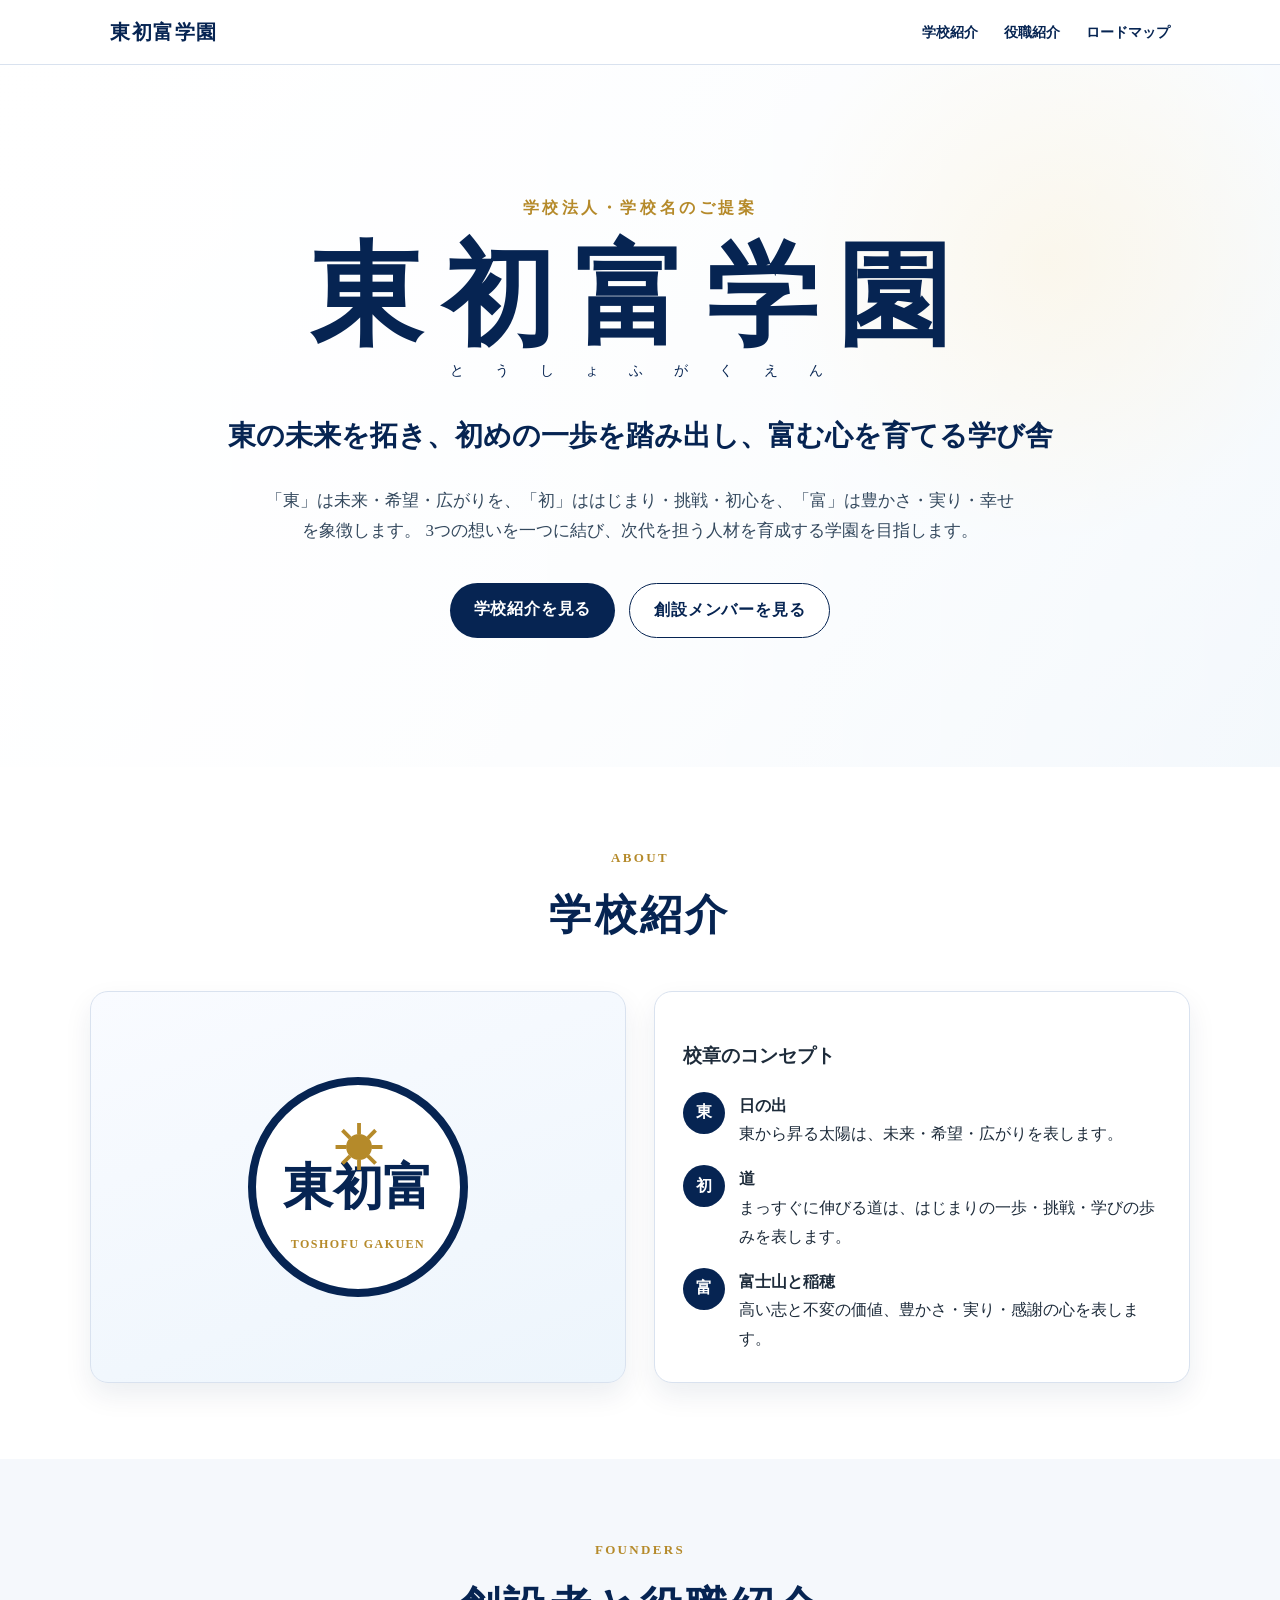
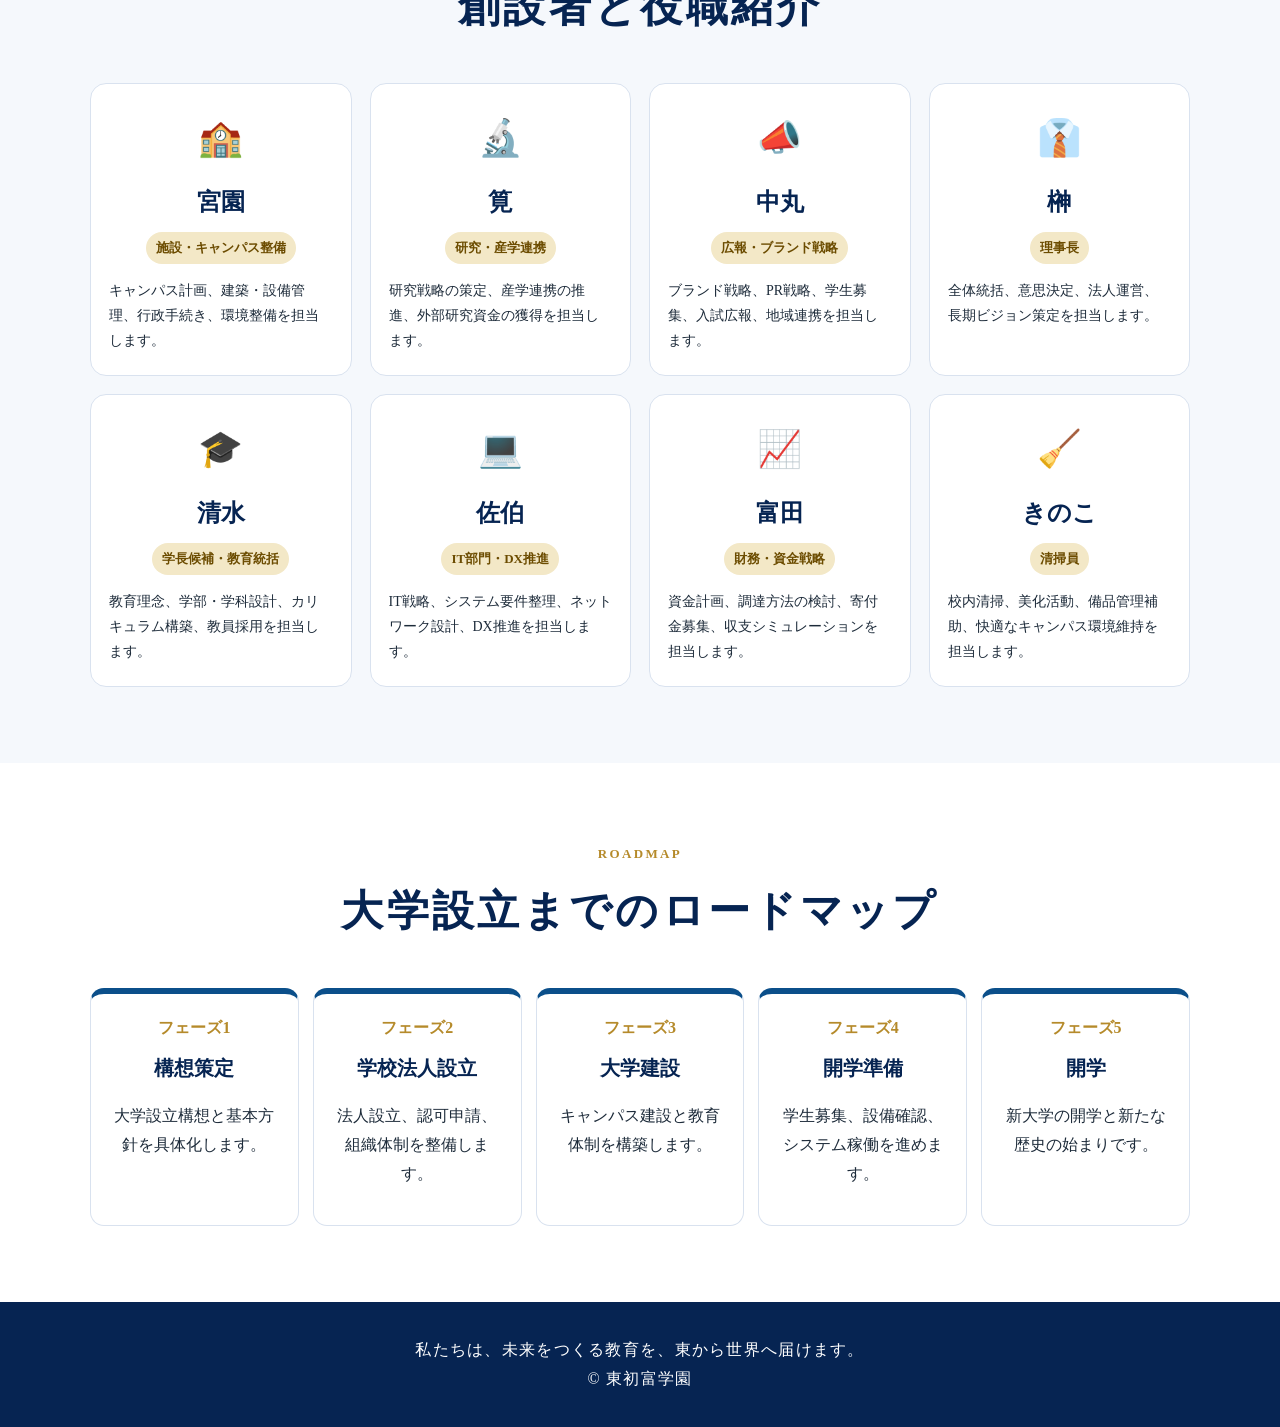
==== index.html @ 6422b6a1 "Add files via upload" ====
<!DOCTYPE html>
<html lang="ja">
<head>
  <meta charset="UTF-8" />
  <meta name="viewport" content="width=device-width, initial-scale=1.0" />
  <title>東初富学園｜公式ホームページ</title>
  <style>
    :root {
      --navy: #062452;
      --blue: #0b4f8a;
      --gold: #b58a2a;
      --light: #f5f8fc;
      --white: #ffffff;
      --text: #1d2b3a;
    }

    * { box-sizing: border-box; }

    body {
      margin: 0;
      font-family: "Hiragino Mincho ProN", "Yu Mincho", "Noto Serif JP", serif;
      color: var(--text);
      background: var(--white);
      line-height: 1.8;
    }

    header {
      position: sticky;
      top: 0;
      z-index: 10;
      background: rgba(255,255,255,.94);
      border-bottom: 1px solid #d9e2ef;
      backdrop-filter: blur(8px);
    }

    .nav {
      max-width: 1100px;
      margin: 0 auto;
      padding: 14px 20px;
      display: flex;
      justify-content: space-between;
      align-items: center;
    }

    .brand {
      font-weight: 700;
      color: var(--navy);
      letter-spacing: .08em;
      font-size: 20px;
    }

    .nav a {
      color: var(--navy);
      text-decoration: none;
      margin-left: 22px;
      font-size: 14px;
      font-weight: 700;
    }

    .hero {
      min-height: 78vh;
      display: grid;
      place-items: center;
      text-align: center;
      padding: 80px 20px;
      background:
        linear-gradient(90deg, rgba(255,255,255,.95), rgba(255,255,255,.68)),
        radial-gradient(circle at 82% 28%, rgba(245,190,67,.35), transparent 24%),
        linear-gradient(135deg, #ffffff 0%, #eef5fb 60%, #dceaf7 100%);
    }

    .hero-inner { max-width: 900px; }

    .eyebrow {
      color: var(--gold);
      font-weight: 700;
      letter-spacing: .22em;
      margin-bottom: 12px;
    }

    h1 {
      margin: 0;
      color: var(--navy);
      font-size: clamp(48px, 9vw, 112px);
      letter-spacing: .18em;
      line-height: 1.1;
    }

    .kana {
      color: var(--navy);
      letter-spacing: 2.2em;
      font-size: 14px;
      margin-left: 1.7em;
    }

    .catch {
      margin-top: 28px;
      color: var(--navy);
      font-size: clamp(18px, 3vw, 28px);
      font-weight: 700;
    }

    .lead {
      margin: 24px auto 0;
      max-width: 760px;
      font-size: 17px;
      color: #34495e;
    }

    .btns {
      margin-top: 36px;
      display: flex;
      gap: 14px;
      justify-content: center;
      flex-wrap: wrap;
    }

    .btn {
      display: inline-block;
      padding: 12px 24px;
      border-radius: 999px;
      text-decoration: none;
      font-weight: 700;
      letter-spacing: .05em;
    }

    .btn.primary { background: var(--navy); color: white; }
    .btn.secondary { border: 1px solid var(--navy); color: var(--navy); background: white; }

    section {
      padding: 76px 20px;
    }

    .container {
      max-width: 1100px;
      margin: 0 auto;
    }

    .section-title {
      text-align: center;
      color: var(--navy);
      margin-bottom: 38px;
    }

    .section-title span {
      color: var(--gold);
      letter-spacing: .18em;
      font-size: 13px;
      font-weight: 700;
    }

    h2 {
      margin: 6px 0 0;
      font-size: clamp(28px, 4vw, 42px);
      letter-spacing: .08em;
    }

    .about-grid {
      display: grid;
      grid-template-columns: 1fr 1fr;
      gap: 28px;
      align-items: stretch;
    }

    .card {
      background: var(--white);
      border: 1px solid #d9e2ef;
      border-radius: 18px;
      padding: 28px;
      box-shadow: 0 12px 28px rgba(6,36,82,.08);
    }

    .symbol {
      display: grid;
      place-items: center;
      min-height: 320px;
      background: linear-gradient(160deg, #f9fbff, #edf5fc);
    }

    .emblem {
      width: 220px;
      height: 220px;
      border: 8px solid var(--navy);
      border-radius: 50%;
      display: grid;
      place-items: center;
      color: var(--navy);
      font-size: 50px;
      font-weight: 700;
      position: relative;
      background: white;
    }

    .emblem::before {
      content: "☀";
      position: absolute;
      top: 22px;
      color: var(--gold);
      font-size: 48px;
    }

    .emblem small {
      position: absolute;
      bottom: 34px;
      font-size: 12px;
      letter-spacing: .12em;
      color: var(--gold);
    }

    .concept-list {
      display: grid;
      gap: 16px;
      margin-top: 18px;
    }

    .concept-item {
      display: flex;
      gap: 14px;
      align-items: flex-start;
    }

    .circle {
      flex: 0 0 42px;
      width: 42px;
      height: 42px;
      border-radius: 50%;
      display: grid;
      place-items: center;
      background: var(--navy);
      color: white;
      font-weight: 700;
    }

    .roles {
      background: var(--light);
    }

    .role-grid {
      display: grid;
      grid-template-columns: repeat(4, 1fr);
      gap: 18px;
    }

    .role-card {
      background: white;
      border: 1px solid #d9e2ef;
      border-radius: 16px;
      padding: 22px 18px;
      text-align: center;
      transition: transform .2s, box-shadow .2s;
    }

    .role-card:hover {
      transform: translateY(-4px);
      box-shadow: 0 12px 24px rgba(6,36,82,.12);
    }

    .icon {
      font-size: 36px;
      color: var(--gold);
      margin-bottom: 10px;
    }

    .name {
      font-size: 24px;
      color: var(--navy);
      font-weight: 700;
    }

    .position {
      display: inline-block;
      margin: 8px 0 14px;
      padding: 4px 10px;
      border-radius: 999px;
      background: #f3e8c7;
      color: #6c4c00;
      font-size: 13px;
      font-weight: 700;
    }

    .role-card p {
      margin: 0;
      text-align: left;
      font-size: 14px;
    }

    .roadmap-grid {
      display: grid;
      grid-template-columns: repeat(5, 1fr);
      gap: 14px;
    }

    .phase {
      background: white;
      border: 1px solid #d9e2ef;
      border-top: 6px solid var(--blue);
      border-radius: 14px;
      padding: 20px;
      text-align: center;
    }

    .phase strong {
      color: var(--navy);
      font-size: 20px;
    }

    .phase span {
      display: block;
      color: var(--gold);
      font-weight: 700;
      margin-bottom: 8px;
    }

    footer {
      background: var(--navy);
      color: white;
      text-align: center;
      padding: 34px 20px;
      letter-spacing: .08em;
    }

    @media (max-width: 900px) {
      .about-grid { grid-template-columns: 1fr; }
      .role-grid { grid-template-columns: repeat(2, 1fr); }
      .roadmap-grid { grid-template-columns: 1fr; }
      .nav { align-items: flex-start; }
      .nav-links { display: none; }
    }

    @media (max-width: 560px) {
      section { padding: 56px 16px; }
      .hero { min-height: 70vh; padding: 64px 16px; }
      .kana { letter-spacing: 1.1em; margin-left: 1em; }
      .role-grid { grid-template-columns: 1fr; }
      .card { padding: 22px; }
      .emblem { width: 180px; height: 180px; font-size: 40px; }
    }
  </style>
</head>
<body>
  <header>
    <div class="nav">
      <div class="brand">東初富学園</div>
      <nav class="nav-links">
        <a href="#about">学校紹介</a>
        <a href="#roles">役職紹介</a>
        <a href="#roadmap">ロードマップ</a>
      </nav>
    </div>
  </header>

  <main>
    <section class="hero">
      <div class="hero-inner">
        <div class="eyebrow">学校法人・学校名のご提案</div>
        <h1>東初富学園</h1>
        <div class="kana">とうしょふがくえん</div>
        <div class="catch">東の未来を拓き、初めの一歩を踏み出し、富む心を育てる学び舎</div>
        <p class="lead">
          「東」は未来・希望・広がりを、「初」ははじまり・挑戦・初心を、「富」は豊かさ・実り・幸せを象徴します。
          3つの想いを一つに結び、次代を担う人材を育成する学園を目指します。
        </p>
        <div class="btns">
          <a class="btn primary" href="#about">学校紹介を見る</a>
          <a class="btn secondary" href="#roles">創設メンバーを見る</a>
        </div>
      </div>
    </section>

    <section id="about">
      <div class="container">
        <div class="section-title">
          <span>ABOUT</span>
          <h2>学校紹介</h2>
        </div>
        <div class="about-grid">
          <div class="card symbol">
            <div class="emblem">東初富<small>TOSHOFU GAKUEN</small></div>
          </div>
          <div class="card">
            <h3>校章のコンセプト</h3>
            <div class="concept-list">
              <div class="concept-item"><div class="circle">東</div><div><strong>日の出</strong><br>東から昇る太陽は、未来・希望・広がりを表します。</div></div>
              <div class="concept-item"><div class="circle">初</div><div><strong>道</strong><br>まっすぐに伸びる道は、はじまりの一歩・挑戦・学びの歩みを表します。</div></div>
              <div class="concept-item"><div class="circle">富</div><div><strong>富士山と稲穂</strong><br>高い志と不変の価値、豊かさ・実り・感謝の心を表します。</div></div>
            </div>
          </div>
        </div>
      </div>
    </section>

    <section id="roles" class="roles">
      <div class="container">
        <div class="section-title">
          <span>FOUNDERS</span>
          <h2>創設者と役職紹介</h2>
        </div>
        <div class="role-grid">
          <div class="role-card"><div class="icon">🏫</div><div class="name">宮園</div><div class="position">施設・キャンパス整備</div><p>キャンパス計画、建築・設備管理、行政手続き、環境整備を担当します。</p></div>
          <div class="role-card"><div class="icon">🔬</div><div class="name">筧</div><div class="position">研究・産学連携</div><p>研究戦略の策定、産学連携の推進、外部研究資金の獲得を担当します。</p></div>
          <div class="role-card"><div class="icon">📣</div><div class="name">中丸</div><div class="position">広報・ブランド戦略</div><p>ブランド戦略、PR戦略、学生募集、入試広報、地域連携を担当します。</p></div>
          <div class="role-card"><div class="icon">👔</div><div class="name">榊</div><div class="position">理事長</div><p>全体統括、意思決定、法人運営、長期ビジョン策定を担当します。</p></div>
          <div class="role-card"><div class="icon">🎓</div><div class="name">清水</div><div class="position">学長候補・教育統括</div><p>教育理念、学部・学科設計、カリキュラム構築、教員採用を担当します。</p></div>
          <div class="role-card"><div class="icon">💻</div><div class="name">佐伯</div><div class="position">IT部門・DX推進</div><p>IT戦略、システム要件整理、ネットワーク設計、DX推進を担当します。</p></div>
          <div class="role-card"><div class="icon">📈</div><div class="name">富田</div><div class="position">財務・資金戦略</div><p>資金計画、調達方法の検討、寄付金募集、収支シミュレーションを担当します。</p></div>
          <div class="role-card"><div class="icon">🧹</div><div class="name">きのこ</div><div class="position">清掃員</div><p>校内清掃、美化活動、備品管理補助、快適なキャンパス環境維持を担当します。</p></div>
        </div>
      </div>
    </section>

    <section id="roadmap">
      <div class="container">
        <div class="section-title">
          <span>ROADMAP</span>
          <h2>大学設立までのロードマップ</h2>
        </div>
        <div class="roadmap-grid">
          <div class="phase"><span>フェーズ1</span><strong>構想策定</strong><p>大学設立構想と基本方針を具体化します。</p></div>
          <div class="phase"><span>フェーズ2</span><strong>学校法人設立</strong><p>法人設立、認可申請、組織体制を整備します。</p></div>
          <div class="phase"><span>フェーズ3</span><strong>大学建設</strong><p>キャンパス建設と教育体制を構築します。</p></div>
          <div class="phase"><span>フェーズ4</span><strong>開学準備</strong><p>学生募集、設備確認、システム稼働を進めます。</p></div>
          <div class="phase"><span>フェーズ5</span><strong>開学</strong><p>新大学の開学と新たな歴史の始まりです。</p></div>
        </div>
      </div>
    </section>
  </main>

  <footer>
    私たちは、未来をつくる教育を、東から世界へ届けます。<br>
    © 東初富学園
  </footer>
</body>
</html>
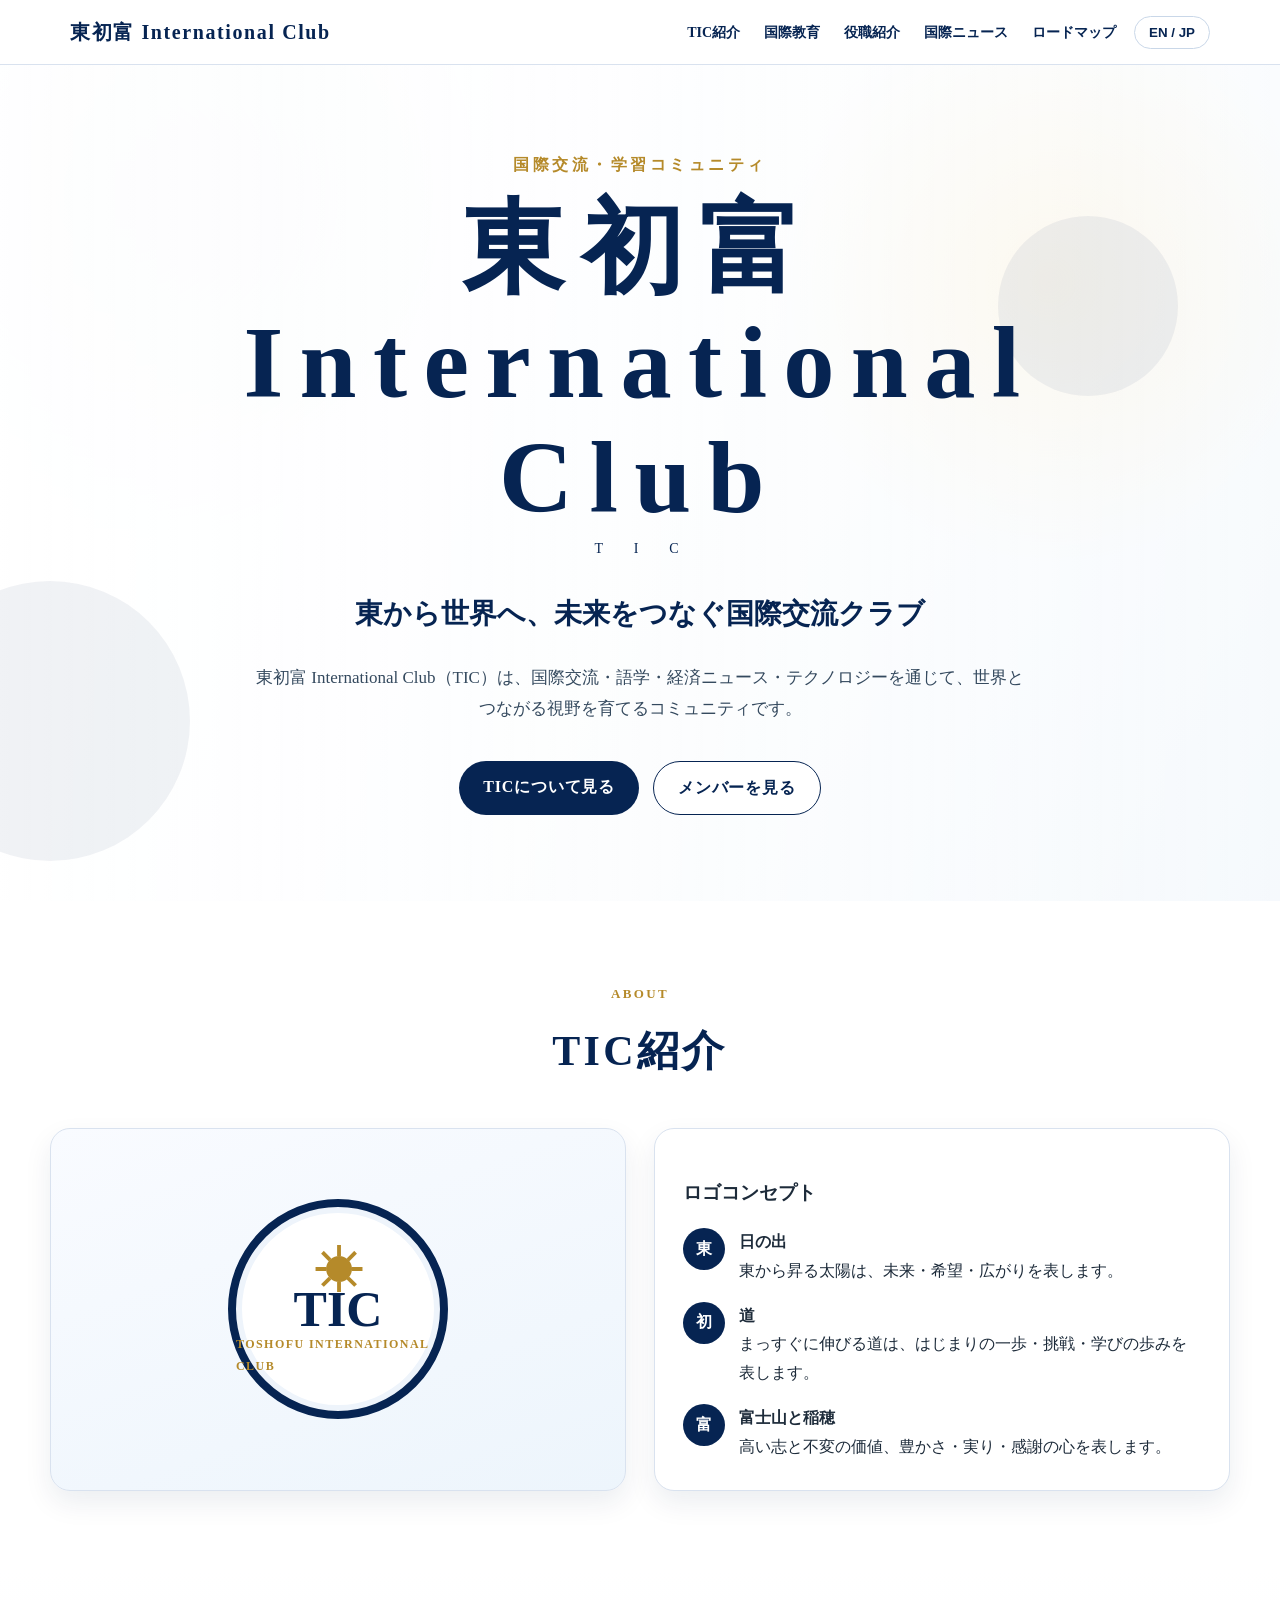
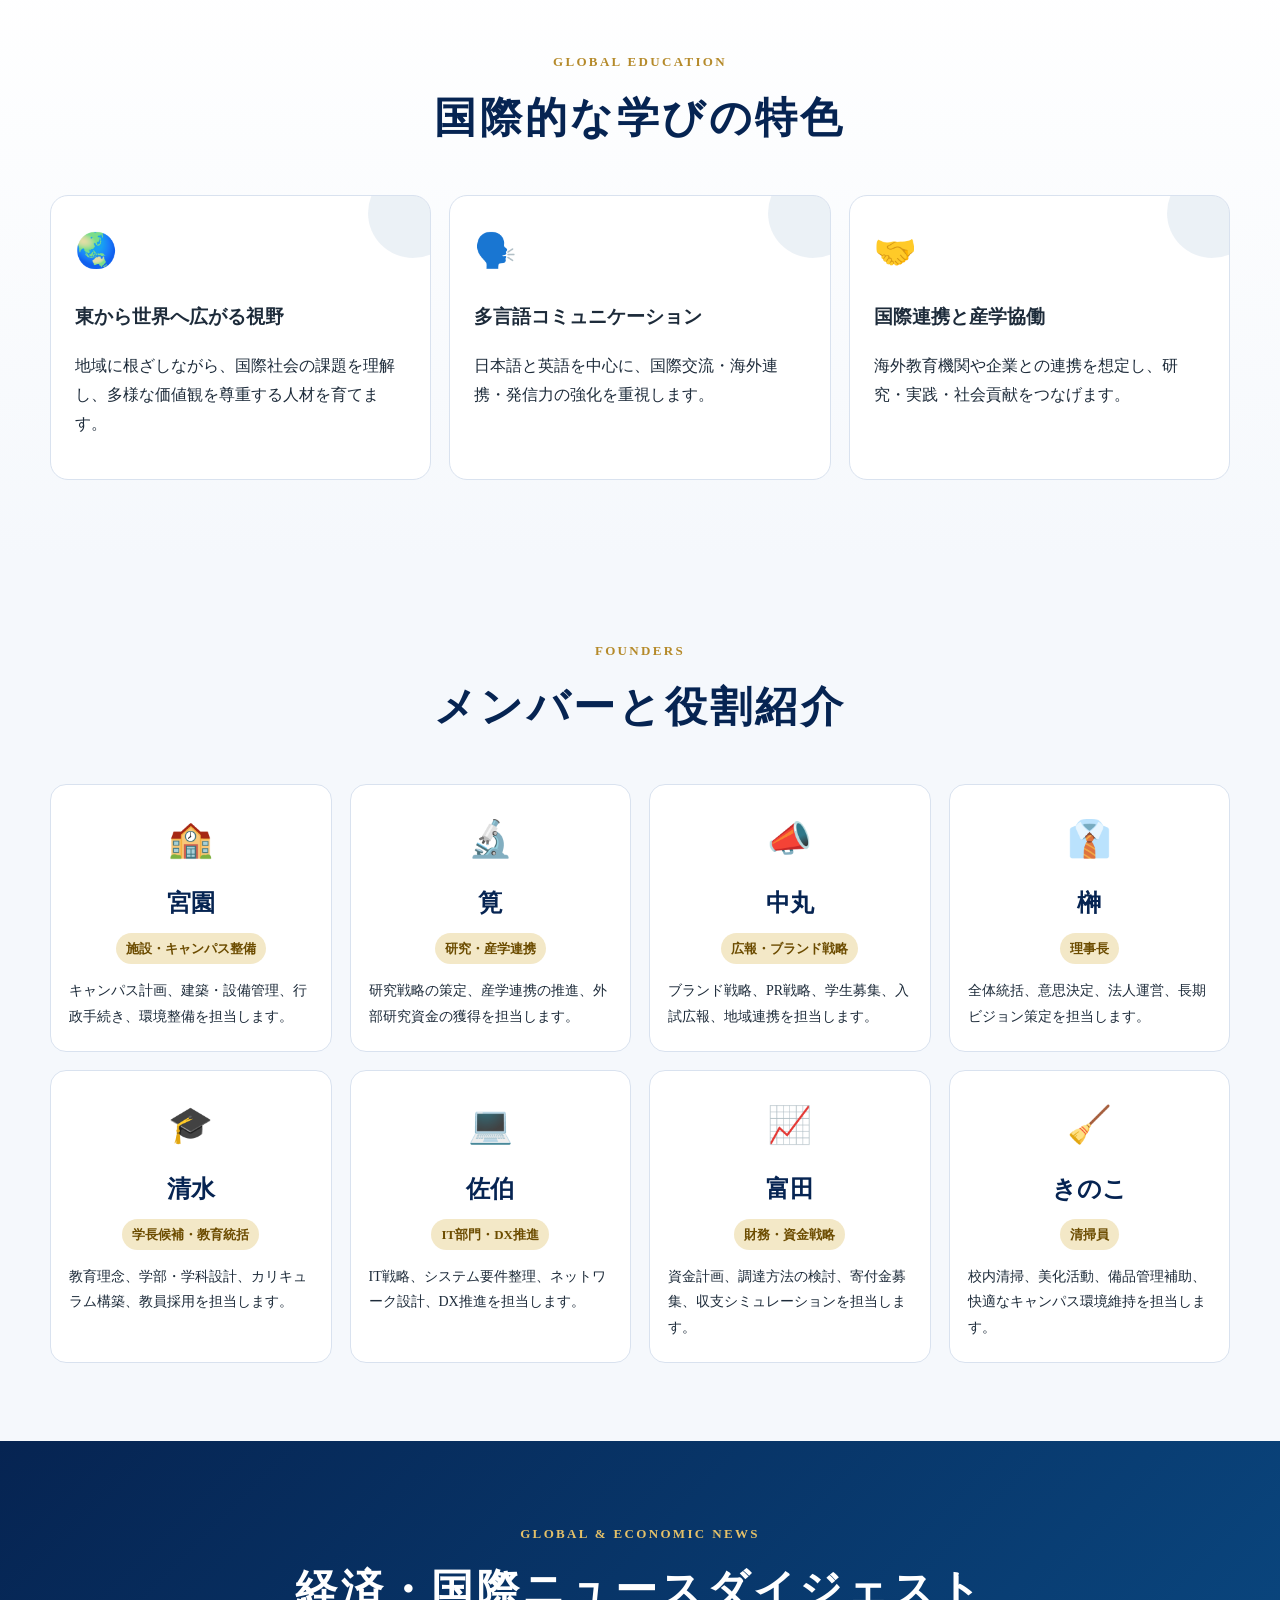
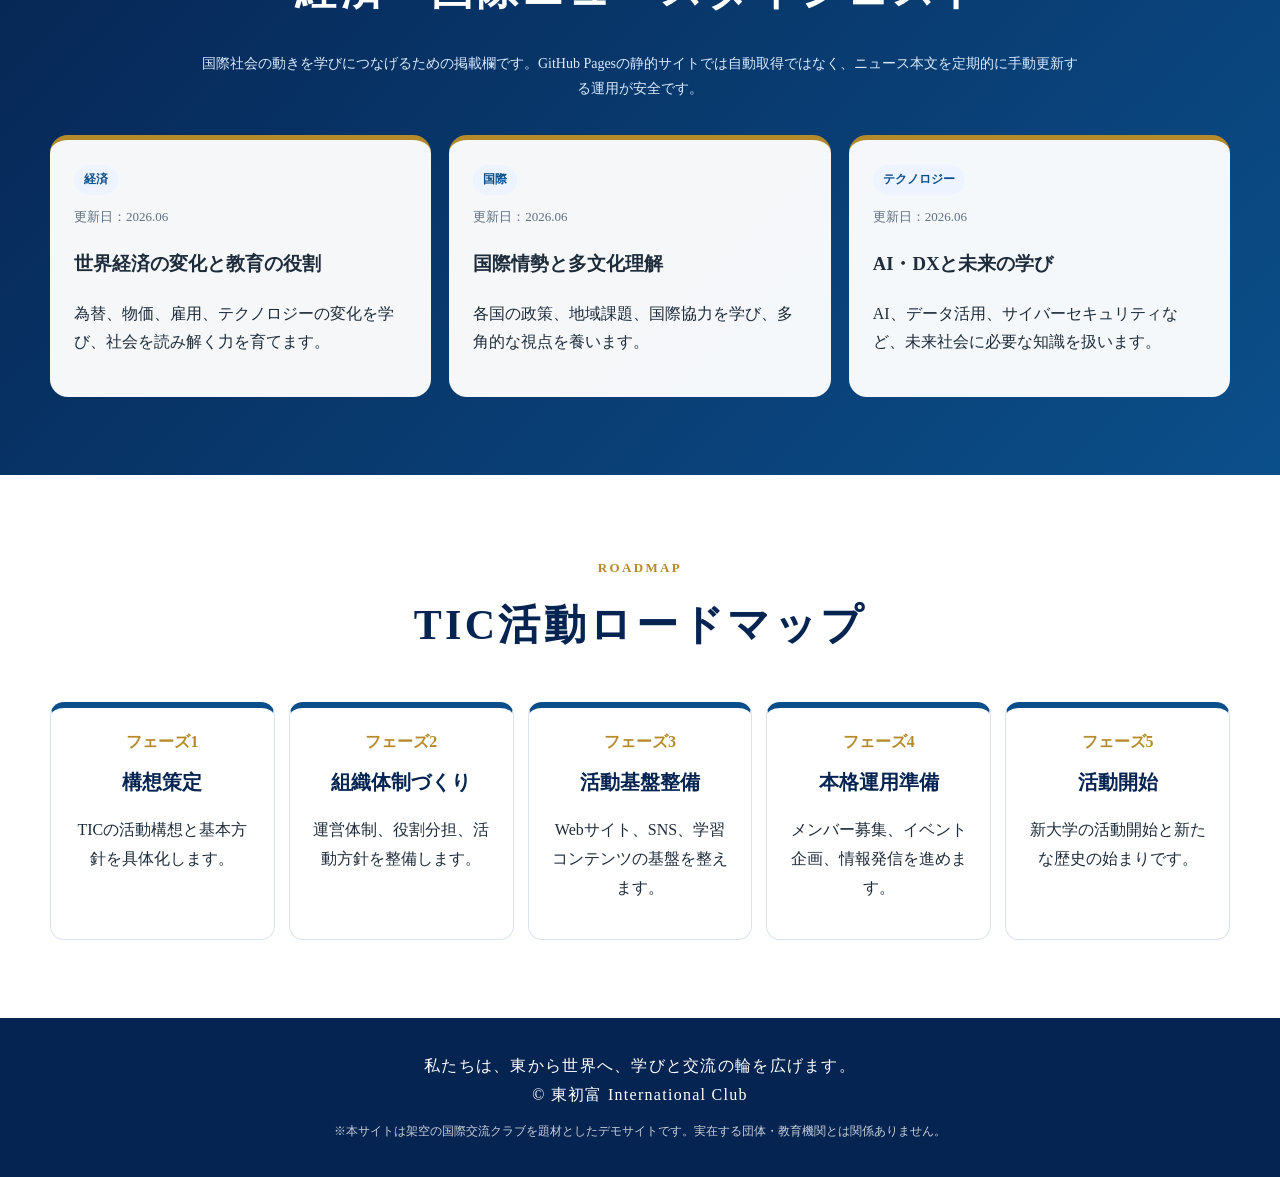
==== commit 08230894: "Update index.html" ====
--- a/index.html
+++ b/index.html
@@ -3,18 +3,22 @@
 <head>
   <meta charset="UTF-8" />
   <meta name="viewport" content="width=device-width, initial-scale=1.0" />
-  <title>東初富学園｜公式ホームページ</title>
+  <title>東初富 International Club（TIC）｜公式ホームページ</title>
   <style>
     :root {
       --navy: #062452;
       --blue: #0b4f8a;
+      --sky: #dcecff;
       --gold: #b58a2a;
       --light: #f5f8fc;
       --white: #ffffff;
       --text: #1d2b3a;
+      --muted: #5f7084;
     }
 
     * { box-sizing: border-box; }
+
+    html { scroll-behavior: smooth; }
 
     body {
       margin: 0;
@@ -22,24 +26,26 @@
       color: var(--text);
       background: var(--white);
       line-height: 1.8;
+      overflow-x: hidden;
     }
 
     header {
       position: sticky;
       top: 0;
       z-index: 10;
-      background: rgba(255,255,255,.94);
+      background: rgba(255,255,255,.92);
       border-bottom: 1px solid #d9e2ef;
-      backdrop-filter: blur(8px);
+      backdrop-filter: blur(10px);
     }
 
     .nav {
-      max-width: 1100px;
+      max-width: 1180px;
       margin: 0 auto;
       padding: 14px 20px;
       display: flex;
       justify-content: space-between;
       align-items: center;
+      gap: 16px;
     }
 
     .brand {
@@ -47,29 +53,107 @@
       color: var(--navy);
       letter-spacing: .08em;
       font-size: 20px;
+      white-space: nowrap;
+    }
+
+    .nav-right {
+      display: flex;
+      align-items: center;
+      gap: 18px;
     }
 
     .nav a {
       color: var(--navy);
       text-decoration: none;
-      margin-left: 22px;
+      margin-left: 20px;
       font-size: 14px;
       font-weight: 700;
+      position: relative;
+    }
+
+    .nav a::after {
+      content: "";
+      position: absolute;
+      left: 0;
+      bottom: -5px;
+      width: 0;
+      height: 2px;
+      background: var(--gold);
+      transition: width .25s ease;
+    }
+
+    .nav a:hover::after { width: 100%; }
+
+    .lang-switch {
+      border: 1px solid #c9d7e8;
+      background: white;
+      color: var(--navy);
+      border-radius: 999px;
+      padding: 8px 14px;
+      font-weight: 700;
+      cursor: pointer;
+      transition: transform .2s ease, box-shadow .2s ease;
+    }
+
+    .lang-switch:hover {
+      transform: translateY(-2px);
+      box-shadow: 0 8px 18px rgba(6,36,82,.12);
     }
 
     .hero {
-      min-height: 78vh;
+      min-height: 82vh;
       display: grid;
       place-items: center;
       text-align: center;
-      padding: 80px 20px;
+      padding: 86px 20px;
       background:
-        linear-gradient(90deg, rgba(255,255,255,.95), rgba(255,255,255,.68)),
-        radial-gradient(circle at 82% 28%, rgba(245,190,67,.35), transparent 24%),
-        linear-gradient(135deg, #ffffff 0%, #eef5fb 60%, #dceaf7 100%);
-    }
-
-    .hero-inner { max-width: 900px; }
+        linear-gradient(90deg, rgba(255,255,255,.97), rgba(255,255,255,.73)),
+        radial-gradient(circle at 82% 26%, rgba(245,190,67,.35), transparent 23%),
+        radial-gradient(circle at 10% 15%, rgba(11,79,138,.16), transparent 26%),
+        linear-gradient(135deg, #ffffff 0%, #eef5fb 58%, #dceaf7 100%);
+      position: relative;
+      overflow: hidden;
+    }
+
+    .hero::before, .hero::after {
+      content: "";
+      position: absolute;
+      border-radius: 50%;
+      background: rgba(6,36,82,.06);
+      animation: float 8s ease-in-out infinite;
+    }
+
+    .hero::before {
+      width: 280px;
+      height: 280px;
+      left: -90px;
+      bottom: 40px;
+    }
+
+    .hero::after {
+      width: 180px;
+      height: 180px;
+      right: 8%;
+      top: 18%;
+      animation-delay: 1.8s;
+    }
+
+    @keyframes float {
+      0%, 100% { transform: translateY(0); }
+      50% { transform: translateY(-18px); }
+    }
+
+    .hero-inner {
+      max-width: 950px;
+      position: relative;
+      z-index: 1;
+      animation: fadeUp .75s ease both;
+    }
+
+    @keyframes fadeUp {
+      from { opacity: 0; transform: translateY(24px); }
+      to { opacity: 1; transform: translateY(0); }
+    }
 
     .eyebrow {
       color: var(--gold);
@@ -81,9 +165,9 @@
     h1 {
       margin: 0;
       color: var(--navy);
-      font-size: clamp(48px, 9vw, 112px);
-      letter-spacing: .18em;
-      line-height: 1.1;
+      font-size: clamp(42px, 8vw, 104px);
+      letter-spacing: .16em;
+      line-height: 1.12;
     }
 
     .kana {
@@ -102,7 +186,7 @@
 
     .lead {
       margin: 24px auto 0;
-      max-width: 760px;
+      max-width: 780px;
       font-size: 17px;
       color: #34495e;
     }
@@ -122,17 +206,21 @@
       text-decoration: none;
       font-weight: 700;
       letter-spacing: .05em;
+      transition: transform .2s ease, box-shadow .2s ease;
+    }
+
+    .btn:hover {
+      transform: translateY(-3px);
+      box-shadow: 0 12px 26px rgba(6,36,82,.16);
     }
 
     .btn.primary { background: var(--navy); color: white; }
     .btn.secondary { border: 1px solid var(--navy); color: var(--navy); background: white; }
 
-    section {
-      padding: 76px 20px;
-    }
+    section { padding: 78px 20px; }
 
     .container {
-      max-width: 1100px;
+      max-width: 1180px;
       margin: 0 auto;
     }
 
@@ -165,7 +253,7 @@
     .card {
       background: var(--white);
       border: 1px solid #d9e2ef;
-      border-radius: 18px;
+      border-radius: 20px;
       padding: 28px;
       box-shadow: 0 12px 28px rgba(6,36,82,.08);
     }
@@ -189,6 +277,7 @@
       font-weight: 700;
       position: relative;
       background: white;
+      box-shadow: inset 0 0 0 6px #eef4fb;
     }
 
     .emblem::before {
@@ -231,9 +320,50 @@
       font-weight: 700;
     }
 
-    .roles {
-      background: var(--light);
-    }
+    .international {
+      background:
+        linear-gradient(180deg, #ffffff, #f5f8fc),
+        radial-gradient(circle at top right, rgba(181,138,42,.18), transparent 22%);
+    }
+
+    .global-grid {
+      display: grid;
+      grid-template-columns: repeat(3, 1fr);
+      gap: 18px;
+    }
+
+    .global-card {
+      background: white;
+      border: 1px solid #d9e2ef;
+      border-radius: 18px;
+      padding: 24px;
+      position: relative;
+      overflow: hidden;
+      transition: transform .22s ease, box-shadow .22s ease;
+    }
+
+    .global-card::before {
+      content: "";
+      position: absolute;
+      width: 90px;
+      height: 90px;
+      right: -28px;
+      top: -28px;
+      border-radius: 50%;
+      background: rgba(11,79,138,.08);
+    }
+
+    .global-card:hover {
+      transform: translateY(-5px);
+      box-shadow: 0 14px 28px rgba(6,36,82,.12);
+    }
+
+    .global-icon {
+      font-size: 34px;
+      color: var(--gold);
+    }
+
+    .roles { background: var(--light); }
 
     .role-grid {
       display: grid;
@@ -284,6 +414,60 @@
       font-size: 14px;
     }
 
+    .news {
+      background: linear-gradient(135deg, #062452, #0b4f8a);
+      color: white;
+    }
+
+    .news .section-title { color: white; }
+    .news .section-title span { color: #e4c169; }
+
+    .news-note {
+      max-width: 880px;
+      margin: -16px auto 34px;
+      color: #dcecff;
+      text-align: center;
+      font-size: 14px;
+    }
+
+    .news-grid {
+      display: grid;
+      grid-template-columns: repeat(3, 1fr);
+      gap: 18px;
+    }
+
+    .news-card {
+      background: rgba(255,255,255,.96);
+      color: var(--text);
+      border-radius: 18px;
+      padding: 24px;
+      min-height: 230px;
+      transition: transform .22s ease, box-shadow .22s ease;
+      border-top: 5px solid var(--gold);
+    }
+
+    .news-card:hover {
+      transform: translateY(-5px);
+      box-shadow: 0 18px 32px rgba(0,0,0,.22);
+    }
+
+    .news-tag {
+      display: inline-block;
+      padding: 4px 10px;
+      border-radius: 999px;
+      background: #edf4ff;
+      color: var(--blue);
+      font-size: 12px;
+      font-weight: 700;
+      margin-bottom: 10px;
+    }
+
+    .news-date {
+      color: var(--muted);
+      font-size: 13px;
+      margin-bottom: 8px;
+    }
+
     .roadmap-grid {
       display: grid;
       grid-template-columns: repeat(5, 1fr);
@@ -297,7 +481,10 @@
       border-radius: 14px;
       padding: 20px;
       text-align: center;
-    }
+      transition: transform .22s ease;
+    }
+
+    .phase:hover { transform: translateY(-5px); }
 
     .phase strong {
       color: var(--navy);
@@ -319,115 +506,216 @@
       letter-spacing: .08em;
     }
 
-    @media (max-width: 900px) {
+    .demo-note {
+      opacity: .78;
+      font-size: 12px;
+      margin-top: 12px;
+      letter-spacing: normal;
+    }
+
+    .reveal {
+      opacity: 0;
+      transform: translateY(18px);
+      transition: opacity .65s ease, transform .65s ease;
+    }
+
+    .reveal.is-visible {
+      opacity: 1;
+      transform: translateY(0);
+    }
+
+    @media (max-width: 980px) {
       .about-grid { grid-template-columns: 1fr; }
       .role-grid { grid-template-columns: repeat(2, 1fr); }
       .roadmap-grid { grid-template-columns: 1fr; }
-      .nav { align-items: flex-start; }
+      .global-grid { grid-template-columns: 1fr; }
+      .news-grid { grid-template-columns: 1fr; }
       .nav-links { display: none; }
     }
 
     @media (max-width: 560px) {
       section { padding: 56px 16px; }
-      .hero { min-height: 70vh; padding: 64px 16px; }
+      .hero { min-height: 72vh; padding: 64px 16px; }
       .kana { letter-spacing: 1.1em; margin-left: 1em; }
       .role-grid { grid-template-columns: 1fr; }
       .card { padding: 22px; }
       .emblem { width: 180px; height: 180px; font-size: 40px; }
+      .nav { padding: 12px 14px; }
+      .brand { font-size: 17px; }
     }
   </style>
 </head>
 <body>
   <header>
     <div class="nav">
-      <div class="brand">東初富学園</div>
-      <nav class="nav-links">
-        <a href="#about">学校紹介</a>
-        <a href="#roles">役職紹介</a>
-        <a href="#roadmap">ロードマップ</a>
-      </nav>
+      <div class="brand" data-ja="東初富 International Club" data-en="Toshofu International Club">東初富 International Club</div>
+      <div class="nav-right">
+        <nav class="nav-links">
+          <a href="#about" data-ja="TIC紹介" data-en="About">TIC紹介</a>
+          <a href="#international" data-ja="国際教育" data-en="Global">国際教育</a>
+          <a href="#roles" data-ja="役職紹介" data-en="Founders">役職紹介</a>
+          <a href="#news" data-ja="国際ニュース" data-en="Global News">国際ニュース</a>
+          <a href="#roadmap" data-ja="ロードマップ" data-en="Roadmap">ロードマップ</a>
+        </nav>
+        <button class="lang-switch" id="langToggle">EN / JP</button>
+      </div>
     </div>
   </header>
 
   <main>
     <section class="hero">
       <div class="hero-inner">
-        <div class="eyebrow">学校法人・学校名のご提案</div>
-        <h1>東初富学園</h1>
-        <div class="kana">とうしょふがくえん</div>
-        <div class="catch">東の未来を拓き、初めの一歩を踏み出し、富む心を育てる学び舎</div>
-        <p class="lead">
-          「東」は未来・希望・広がりを、「初」ははじまり・挑戦・初心を、「富」は豊かさ・実り・幸せを象徴します。
-          3つの想いを一つに結び、次代を担う人材を育成する学園を目指します。
-        </p>
+        <div class="eyebrow" data-ja="国際交流・学習コミュニティ" data-en="International Learning Community">国際交流・学習コミュニティ</div>
+        <h1 data-ja="東初富 International Club" data-en="TOSHOFU INTERNATIONAL CLUB">東初富 International Club</h1>
+        <div class="kana" data-ja="TIC" data-en="Toshofu International Club">TIC</div>
+        <div class="catch" data-ja="東から世界へ、未来をつなぐ国際交流クラブ" data-en="Connecting the future from the East to the world.">東から世界へ、未来をつなぐ国際交流クラブ</div>
+        <p class="lead" data-ja="東初富 International Club（TIC）は、国際交流・語学・経済ニュース・テクノロジーを通じて、世界とつながる視野を育てるコミュニティです。" data-en="Toshofu International Club brings together three values: the East as a symbol of hope, the first step as a spirit of challenge, and abundance as a sign of wisdom and well-being. We aim to develop people who can contribute to the next generation.">東初富 International Club（TIC）は、国際交流・語学・経済ニュース・テクノロジーを通じて、世界とつながる視野を育てるコミュニティです。</p>
         <div class="btns">
-          <a class="btn primary" href="#about">学校紹介を見る</a>
-          <a class="btn secondary" href="#roles">創設メンバーを見る</a>
+          <a class="btn primary" href="#about" data-ja="TICについて見る" data-en="About TIC">TICについて見る</a>
+          <a class="btn secondary" href="#roles" data-ja="メンバーを見る" data-en="View Members">メンバーを見る</a>
         </div>
       </div>
     </section>
 
-    <section id="about">
+    <section id="about" class="reveal">
       <div class="container">
         <div class="section-title">
           <span>ABOUT</span>
-          <h2>学校紹介</h2>
+          <h2 data-ja="TIC紹介" data-en="About TIC">TIC紹介</h2>
         </div>
         <div class="about-grid">
           <div class="card symbol">
-            <div class="emblem">東初富<small>TOSHOFU GAKUEN</small></div>
+            <div class="emblem">TIC<small>TOSHOFU INTERNATIONAL CLUB</small></div>
           </div>
           <div class="card">
-            <h3>校章のコンセプト</h3>
+            <h3 data-ja="ロゴコンセプト" data-en="Logo Concept">ロゴコンセプト</h3>
             <div class="concept-list">
-              <div class="concept-item"><div class="circle">東</div><div><strong>日の出</strong><br>東から昇る太陽は、未来・希望・広がりを表します。</div></div>
-              <div class="concept-item"><div class="circle">初</div><div><strong>道</strong><br>まっすぐに伸びる道は、はじまりの一歩・挑戦・学びの歩みを表します。</div></div>
-              <div class="concept-item"><div class="circle">富</div><div><strong>富士山と稲穂</strong><br>高い志と不変の価値、豊かさ・実り・感謝の心を表します。</div></div>
+              <div class="concept-item"><div class="circle">東</div><div><strong data-ja="日の出" data-en="Sunrise">日の出</strong><br><span data-ja="東から昇る太陽は、未来・希望・広がりを表します。" data-en="The rising sun represents the future, hope, and global expansion.">東から昇る太陽は、未来・希望・広がりを表します。</span></div></div>
+              <div class="concept-item"><div class="circle">初</div><div><strong data-ja="道" data-en="Path">道</strong><br><span data-ja="まっすぐに伸びる道は、はじまりの一歩・挑戦・学びの歩みを表します。" data-en="The straight path represents the first step, challenge, and lifelong learning.">まっすぐに伸びる道は、はじまりの一歩・挑戦・学びの歩みを表します。</span></div></div>
+              <div class="concept-item"><div class="circle">富</div><div><strong data-ja="富士山と稲穂" data-en="Mt. Fuji and Rice Ears">富士山と稲穂</strong><br><span data-ja="高い志と不変の価値、豊かさ・実り・感謝の心を表します。" data-en="Mt. Fuji and rice ears express high aspirations, stability, abundance, and gratitude.">高い志と不変の価値、豊かさ・実り・感謝の心を表します。</span></div></div>
             </div>
           </div>
         </div>
       </div>
     </section>
 
-    <section id="roles" class="roles">
+    <section id="international" class="international reveal">
+      <div class="container">
+        <div class="section-title">
+          <span>GLOBAL EDUCATION</span>
+          <h2 data-ja="国際的な学びの特色" data-en="Global Learning Features">国際的な学びの特色</h2>
+        </div>
+        <div class="global-grid">
+          <div class="global-card">
+            <div class="global-icon">🌏</div>
+            <h3 data-ja="東から世界へ広がる視野" data-en="Global Perspective from the East">東から世界へ広がる視野</h3>
+            <p data-ja="地域に根ざしながら、国際社会の課題を理解し、多様な価値観を尊重する人材を育てます。" data-en="We cultivate people who respect diverse values and understand global issues while staying rooted in their local community.">地域に根ざしながら、国際社会の課題を理解し、多様な価値観を尊重する人材を育てます。</p>
+          </div>
+          <div class="global-card">
+            <div class="global-icon">🗣️</div>
+            <h3 data-ja="多言語コミュニケーション" data-en="Multilingual Communication">多言語コミュニケーション</h3>
+            <p data-ja="日本語と英語を中心に、国際交流・海外連携・発信力の強化を重視します。" data-en="We emphasize Japanese and English communication, international exchange, overseas collaboration, and global presentation skills.">日本語と英語を中心に、国際交流・海外連携・発信力の強化を重視します。</p>
+          </div>
+          <div class="global-card">
+            <div class="global-icon">🤝</div>
+            <h3 data-ja="国際連携と産学協働" data-en="International Collaboration">国際連携と産学協働</h3>
+            <p data-ja="海外教育機関や企業との連携を想定し、研究・実践・社会貢献をつなげます。" data-en="We envision partnerships with overseas institutions and companies to connect research, practice, and social contribution.">海外教育機関や企業との連携を想定し、研究・実践・社会貢献をつなげます。</p>
+          </div>
+        </div>
+      </div>
+    </section>
+
+    <section id="roles" class="roles reveal">
       <div class="container">
         <div class="section-title">
           <span>FOUNDERS</span>
-          <h2>創設者と役職紹介</h2>
+          <h2 data-ja="メンバーと役割紹介" data-en="Members and Roles">メンバーと役割紹介</h2>
         </div>
         <div class="role-grid">
-          <div class="role-card"><div class="icon">🏫</div><div class="name">宮園</div><div class="position">施設・キャンパス整備</div><p>キャンパス計画、建築・設備管理、行政手続き、環境整備を担当します。</p></div>
-          <div class="role-card"><div class="icon">🔬</div><div class="name">筧</div><div class="position">研究・産学連携</div><p>研究戦略の策定、産学連携の推進、外部研究資金の獲得を担当します。</p></div>
-          <div class="role-card"><div class="icon">📣</div><div class="name">中丸</div><div class="position">広報・ブランド戦略</div><p>ブランド戦略、PR戦略、学生募集、入試広報、地域連携を担当します。</p></div>
-          <div class="role-card"><div class="icon">👔</div><div class="name">榊</div><div class="position">理事長</div><p>全体統括、意思決定、法人運営、長期ビジョン策定を担当します。</p></div>
-          <div class="role-card"><div class="icon">🎓</div><div class="name">清水</div><div class="position">学長候補・教育統括</div><p>教育理念、学部・学科設計、カリキュラム構築、教員採用を担当します。</p></div>
-          <div class="role-card"><div class="icon">💻</div><div class="name">佐伯</div><div class="position">IT部門・DX推進</div><p>IT戦略、システム要件整理、ネットワーク設計、DX推進を担当します。</p></div>
-          <div class="role-card"><div class="icon">📈</div><div class="name">富田</div><div class="position">財務・資金戦略</div><p>資金計画、調達方法の検討、寄付金募集、収支シミュレーションを担当します。</p></div>
-          <div class="role-card"><div class="icon">🧹</div><div class="name">きのこ</div><div class="position">清掃員</div><p>校内清掃、美化活動、備品管理補助、快適なキャンパス環境維持を担当します。</p></div>
+          <div class="role-card"><div class="icon">🏫</div><div class="name">宮園</div><div class="position" data-ja="施設・キャンパス整備" data-en="Facilities & Campus">施設・キャンパス整備</div><p data-ja="キャンパス計画、建築・設備管理、行政手続き、環境整備を担当します。" data-en="Responsible for campus planning, facilities, administrative procedures, and environmental development.">キャンパス計画、建築・設備管理、行政手続き、環境整備を担当します。</p></div>
+          <div class="role-card"><div class="icon">🔬</div><div class="name">筧</div><div class="position" data-ja="研究・産学連携" data-en="Research & Industry">研究・産学連携</div><p data-ja="研究戦略の策定、産学連携の推進、外部研究資金の獲得を担当します。" data-en="Responsible for research strategy, industry collaboration, and external research funding.">研究戦略の策定、産学連携の推進、外部研究資金の獲得を担当します。</p></div>
+          <div class="role-card"><div class="icon">📣</div><div class="name">中丸</div><div class="position" data-ja="広報・ブランド戦略" data-en="PR & Branding">広報・ブランド戦略</div><p data-ja="ブランド戦略、PR戦略、学生募集、入試広報、地域連携を担当します。" data-en="Responsible for branding, PR, student recruitment, admissions communication, and regional relations.">ブランド戦略、PR戦略、学生募集、入試広報、地域連携を担当します。</p></div>
+          <div class="role-card"><div class="icon">👔</div><div class="name">榊</div><div class="position" data-ja="理事長" data-en="Chairperson">理事長</div><p data-ja="全体統括、意思決定、法人運営、長期ビジョン策定を担当します。" data-en="Leads overall governance, decision-making, institutional management, and long-term vision.">全体統括、意思決定、法人運営、長期ビジョン策定を担当します。</p></div>
+          <div class="role-card"><div class="icon">🎓</div><div class="name">清水</div><div class="position" data-ja="学長候補・教育統括" data-en="President Candidate">学長候補・教育統括</div><p data-ja="教育理念、学部・学科設計、カリキュラム構築、教員採用を担当します。" data-en="Responsible for educational philosophy, faculty planning, curriculum design, and faculty recruitment.">教育理念、学部・学科設計、カリキュラム構築、教員採用を担当します。</p></div>
+          <div class="role-card"><div class="icon">💻</div><div class="name">佐伯</div><div class="position" data-ja="IT部門・DX推進" data-en="IT & DX">IT部門・DX推進</div><p data-ja="IT戦略、システム要件整理、ネットワーク設計、DX推進を担当します。" data-en="Responsible for IT strategy, system requirements, network design, and digital transformation.">IT戦略、システム要件整理、ネットワーク設計、DX推進を担当します。</p></div>
+          <div class="role-card"><div class="icon">📈</div><div class="name">富田</div><div class="position" data-ja="財務・資金戦略" data-en="Finance">財務・資金戦略</div><p data-ja="資金計画、調達方法の検討、寄付金募集、収支シミュレーションを担当します。" data-en="Responsible for financial planning, fundraising strategy, donations, and budget simulation.">資金計画、調達方法の検討、寄付金募集、収支シミュレーションを担当します。</p></div>
+          <div class="role-card"><div class="icon">🧹</div><div class="name">きのこ</div><div class="position" data-ja="清掃員" data-en="Campus Care">清掃員</div><p data-ja="校内清掃、美化活動、備品管理補助、快適なキャンパス環境維持を担当します。" data-en="Supports campus cleaning, beautification, equipment management, and comfortable learning environments.">校内清掃、美化活動、備品管理補助、快適なキャンパス環境維持を担当します。</p></div>
         </div>
       </div>
     </section>
 
-    <section id="roadmap">
+    <section id="news" class="news reveal">
+      <div class="container">
+        <div class="section-title">
+          <span>GLOBAL & ECONOMIC NEWS</span>
+          <h2 data-ja="経済・国際ニュースダイジェスト" data-en="Economic & Global News Digest">経済・国際ニュースダイジェスト</h2>
+        </div>
+        <p class="news-note" data-ja="国際社会の動きを学びにつなげるための掲載欄です。GitHub Pagesの静的サイトでは自動取得ではなく、ニュース本文を定期的に手動更新する運用が安全です。" data-en="This section connects global events with learning. On a static GitHub Pages site, manually updating the news text is the safest and simplest approach.">国際社会の動きを学びにつなげるための掲載欄です。GitHub Pagesの静的サイトでは自動取得ではなく、ニュース本文を定期的に手動更新する運用が安全です。</p>
+        <div class="news-grid">
+          <article class="news-card">
+            <div class="news-tag" data-ja="経済" data-en="Economy">経済</div>
+            <div class="news-date" data-ja="更新日：2026.06" data-en="Updated: 2026.06">更新日：2026.06</div>
+            <h3 data-ja="世界経済の変化と教育の役割" data-en="Global Economic Change and Education">世界経済の変化と教育の役割</h3>
+            <p data-ja="為替、物価、雇用、テクノロジーの変化を学び、社会を読み解く力を育てます。" data-en="Students learn about exchange rates, prices, employment, and technology to understand society.">為替、物価、雇用、テクノロジーの変化を学び、社会を読み解く力を育てます。</p>
+          </article>
+          <article class="news-card">
+            <div class="news-tag" data-ja="国際" data-en="Global">国際</div>
+            <div class="news-date" data-ja="更新日：2026.06" data-en="Updated: 2026.06">更新日：2026.06</div>
+            <h3 data-ja="国際情勢と多文化理解" data-en="Global Affairs and Cultural Understanding">国際情勢と多文化理解</h3>
+            <p data-ja="各国の政策、地域課題、国際協力を学び、多角的な視点を養います。" data-en="Students explore policies, regional issues, and international cooperation from multiple perspectives.">各国の政策、地域課題、国際協力を学び、多角的な視点を養います。</p>
+          </article>
+          <article class="news-card">
+            <div class="news-tag" data-ja="テクノロジー" data-en="Technology">テクノロジー</div>
+            <div class="news-date" data-ja="更新日：2026.06" data-en="Updated: 2026.06">更新日：2026.06</div>
+            <h3 data-ja="AI・DXと未来の学び" data-en="AI, DX, and Future Learning">AI・DXと未来の学び</h3>
+            <p data-ja="AI、データ活用、サイバーセキュリティなど、未来社会に必要な知識を扱います。" data-en="The curriculum covers AI, data use, cybersecurity, and the knowledge needed for the future.">AI、データ活用、サイバーセキュリティなど、未来社会に必要な知識を扱います。</p>
+          </article>
+        </div>
+      </div>
+    </section>
+
+    <section id="roadmap" class="reveal">
       <div class="container">
         <div class="section-title">
           <span>ROADMAP</span>
-          <h2>大学設立までのロードマップ</h2>
+          <h2 data-ja="TIC活動ロードマップ" data-en="TIC Activity Roadmap">TIC活動ロードマップ</h2>
         </div>
         <div class="roadmap-grid">
-          <div class="phase"><span>フェーズ1</span><strong>構想策定</strong><p>大学設立構想と基本方針を具体化します。</p></div>
-          <div class="phase"><span>フェーズ2</span><strong>学校法人設立</strong><p>法人設立、認可申請、組織体制を整備します。</p></div>
-          <div class="phase"><span>フェーズ3</span><strong>大学建設</strong><p>キャンパス建設と教育体制を構築します。</p></div>
-          <div class="phase"><span>フェーズ4</span><strong>開学準備</strong><p>学生募集、設備確認、システム稼働を進めます。</p></div>
-          <div class="phase"><span>フェーズ5</span><strong>開学</strong><p>新大学の開学と新たな歴史の始まりです。</p></div>
+          <div class="phase"><span data-ja="フェーズ1" data-en="Phase 1">フェーズ1</span><strong data-ja="構想策定" data-en="Concept">構想策定</strong><p data-ja="TICの活動構想と基本方針を具体化します。" data-en="Clarify TIC’s concept and activity policy.">TICの活動構想と基本方針を具体化します。</p></div>
+          <div class="phase"><span data-ja="フェーズ2" data-en="Phase 2">フェーズ2</span><strong data-ja="組織体制づくり" data-en="Foundation">組織体制づくり</strong><p data-ja="運営体制、役割分担、活動方針を整備します。" data-en="Prepare the management structure, roles, and activity policy.">運営体制、役割分担、活動方針を整備します。</p></div>
+          <div class="phase"><span data-ja="フェーズ3" data-en="Phase 3">フェーズ3</span><strong data-ja="活動基盤整備" data-en="Campus">活動基盤整備</strong><p data-ja="Webサイト、SNS、学習コンテンツの基盤を整えます。" data-en="Prepare the website, SNS, and learning content foundation.">Webサイト、SNS、学習コンテンツの基盤を整えます。</p></div>
+          <div class="phase"><span data-ja="フェーズ4" data-en="Phase 4">フェーズ4</span><strong data-ja="本格運用準備" data-en="Preparation">本格運用準備</strong><p data-ja="メンバー募集、イベント企画、情報発信を進めます。" data-en="Prepare member recruitment, events, and communications.">メンバー募集、イベント企画、情報発信を進めます。</p></div>
+          <div class="phase"><span data-ja="フェーズ5" data-en="Phase 5">フェーズ5</span><strong data-ja="活動開始" data-en="Opening">活動開始</strong><p data-ja="新大学の活動開始と新たな歴史の始まりです。" data-en="Launch TIC’s international exchange and learning activities.">新大学の活動開始と新たな歴史の始まりです。</p></div>
         </div>
       </div>
     </section>
   </main>
 
   <footer>
-    私たちは、未来をつくる教育を、東から世界へ届けます。<br>
-    © 東初富学園
+    <span data-ja="私たちは、東から世界へ、学びと交流の輪を広げます。" data-en="We expand learning and exchange from the East to the world.">私たちは、東から世界へ、学びと交流の輪を広げます。</span><br>
+    © 東初富 International Club
+    <div class="demo-note" data-ja="※本サイトは架空の国際交流クラブを題材としたデモサイトです。実在する団体・教育機関とは関係ありません。" data-en="This is a demo website for a fictional international club and is not affiliated with any real organization or educational institution.">※本サイトは架空の国際交流クラブを題材としたデモサイトです。実在する団体・教育機関とは関係ありません。</div>
   </footer>
+
+  <script>
+    const toggle = document.getElementById("langToggle");
+    let currentLang = "ja";
+
+    toggle.addEventListener("click", () => {
+      currentLang = currentLang === "ja" ? "en" : "ja";
+      document.documentElement.lang = currentLang;
+      document.querySelectorAll("[data-ja][data-en]").forEach(el => {
+        el.textContent = el.dataset[currentLang];
+      });
+    });
+
+    const observer = new IntersectionObserver((entries) => {
+      entries.forEach(entry => {
+        if (entry.isIntersecting) entry.target.classList.add("is-visible");
+      });
+    }, { threshold: 0.14 });
+
+    document.querySelectorAll(".reveal").forEach(el => observer.observe(el));
+  </script>
 </body>
 </html>
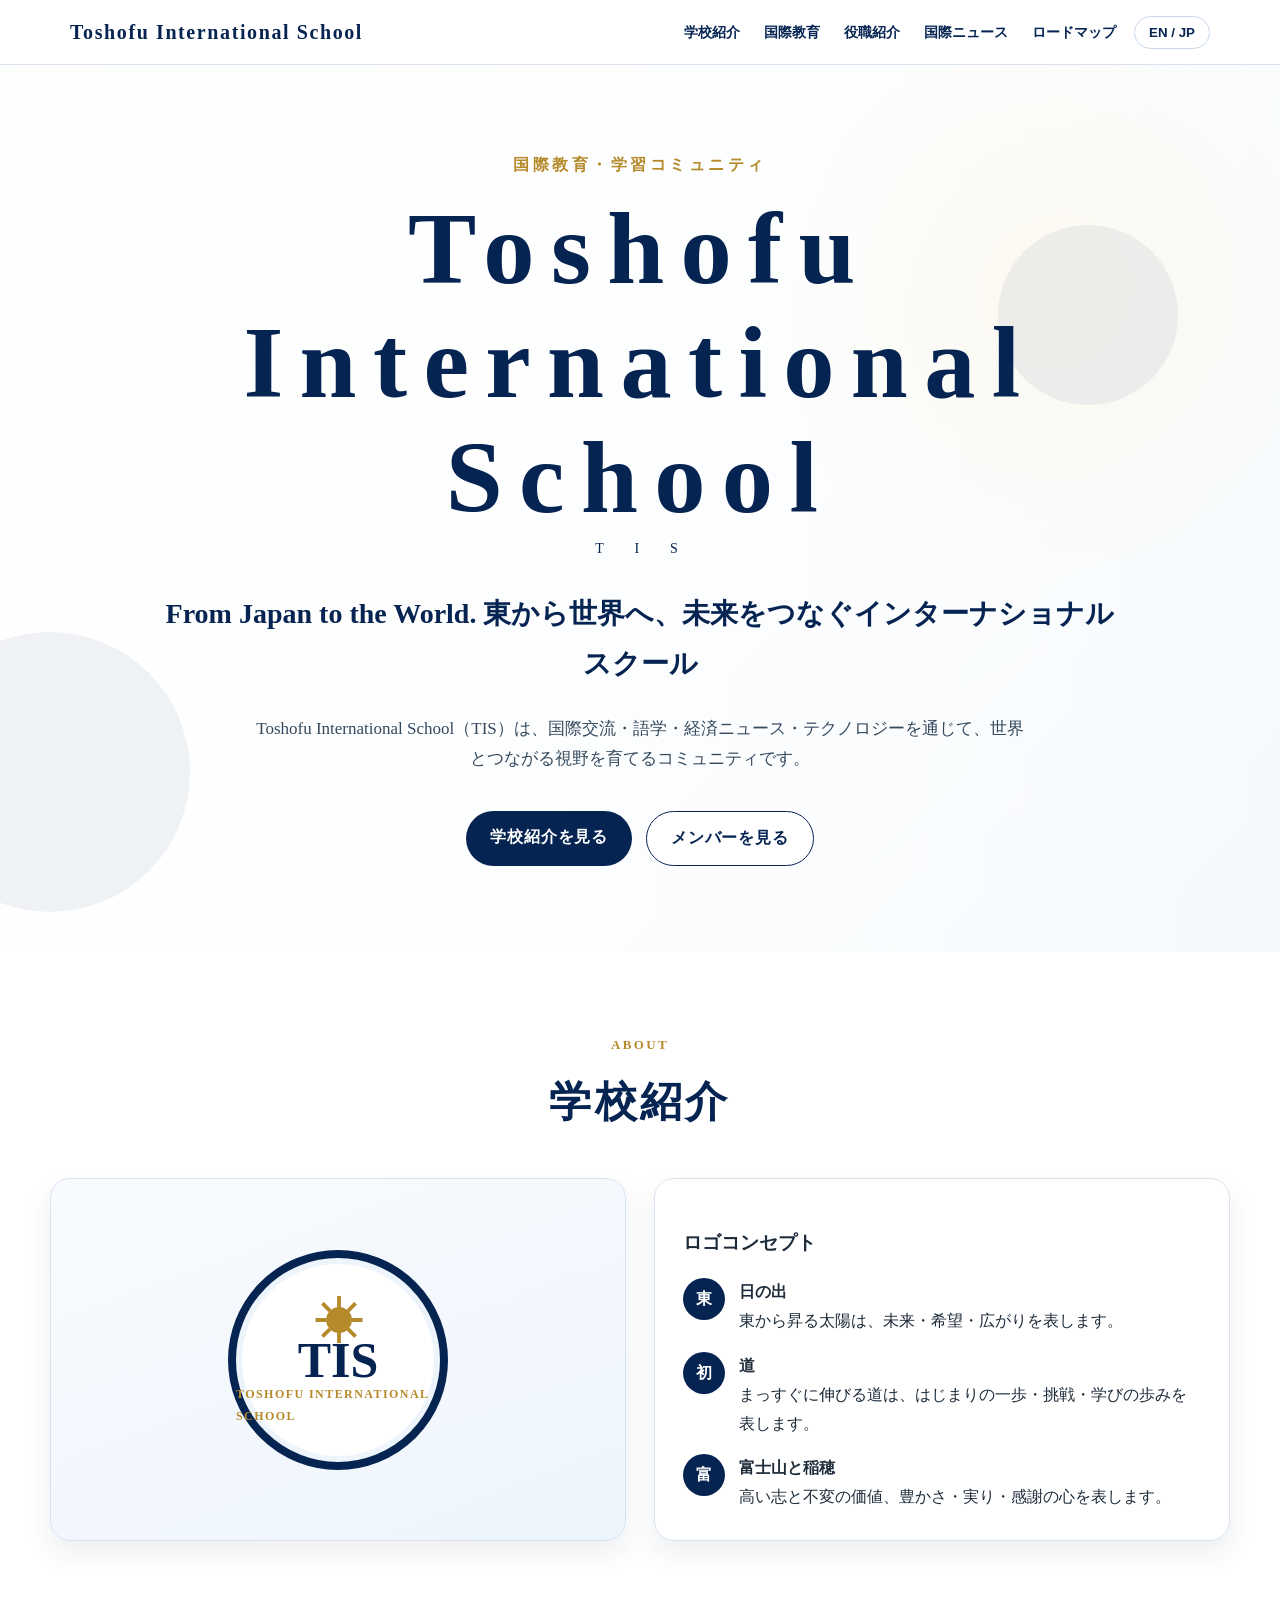
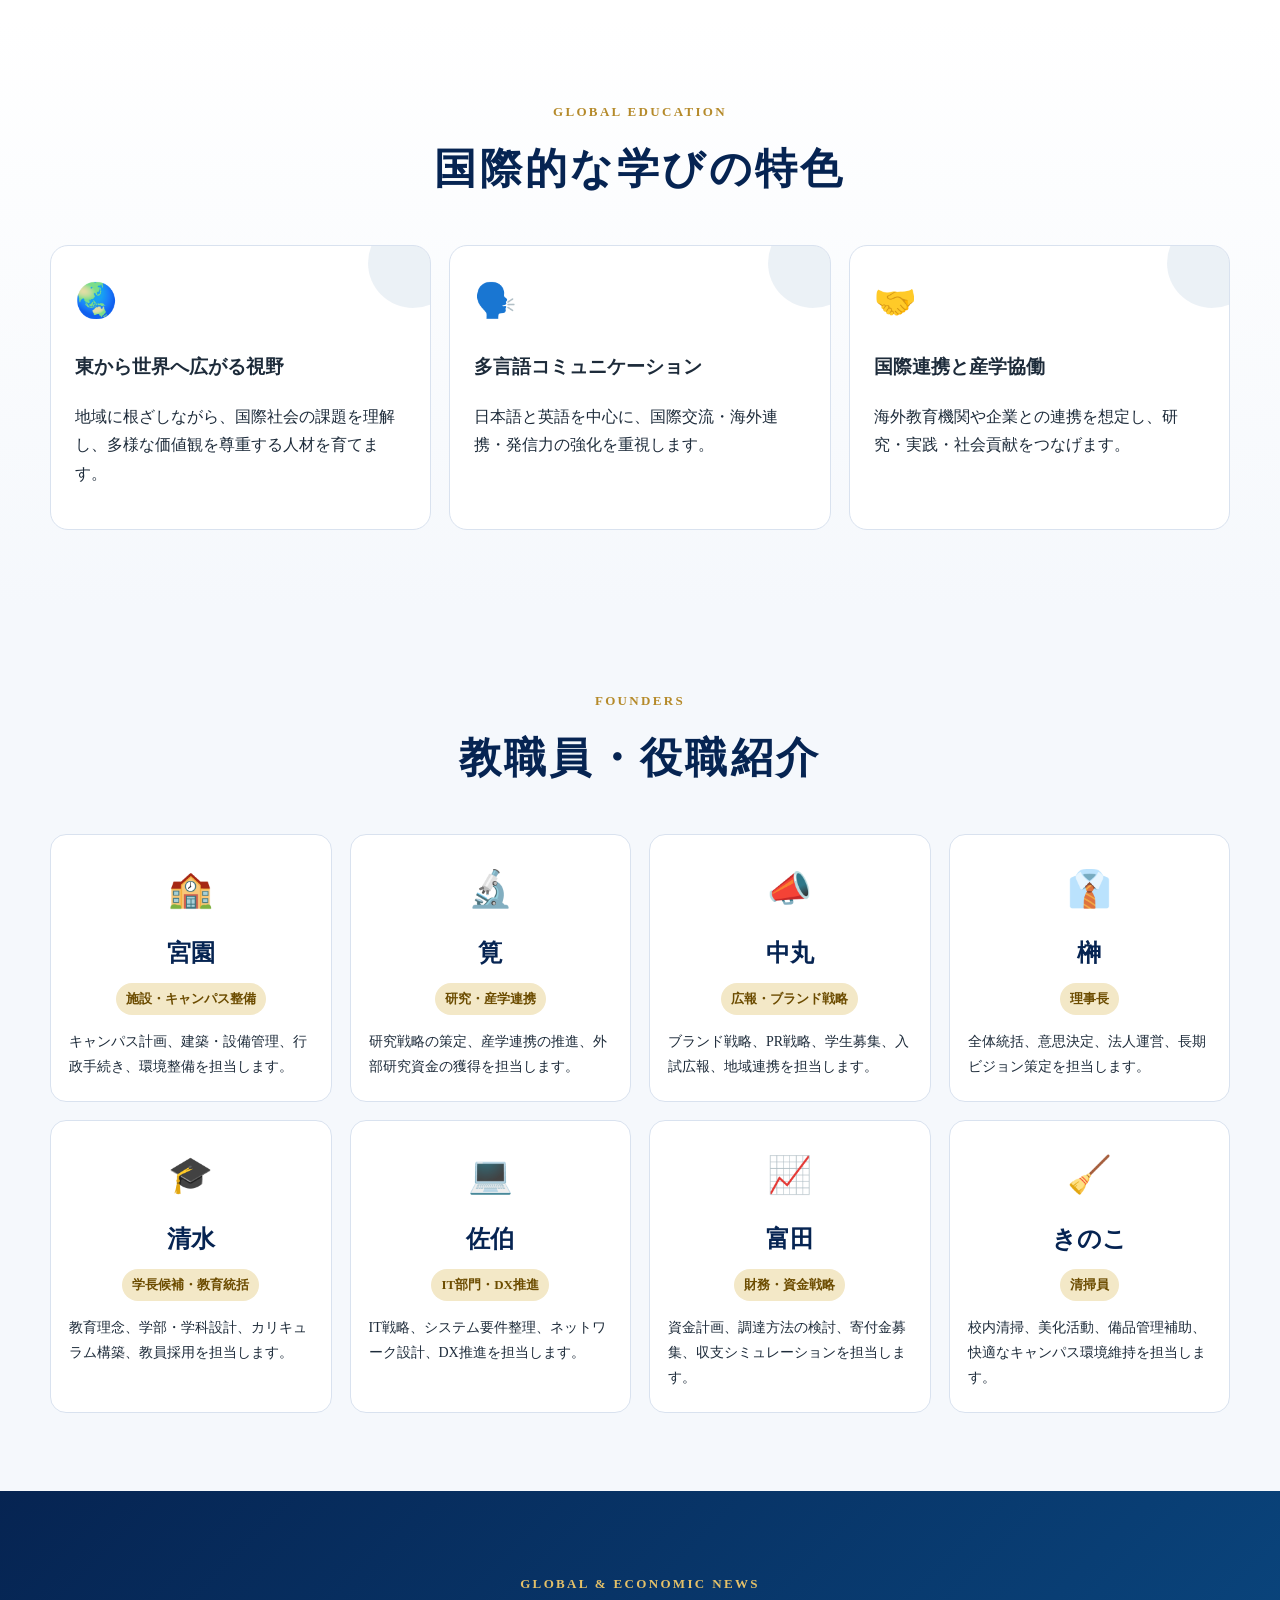
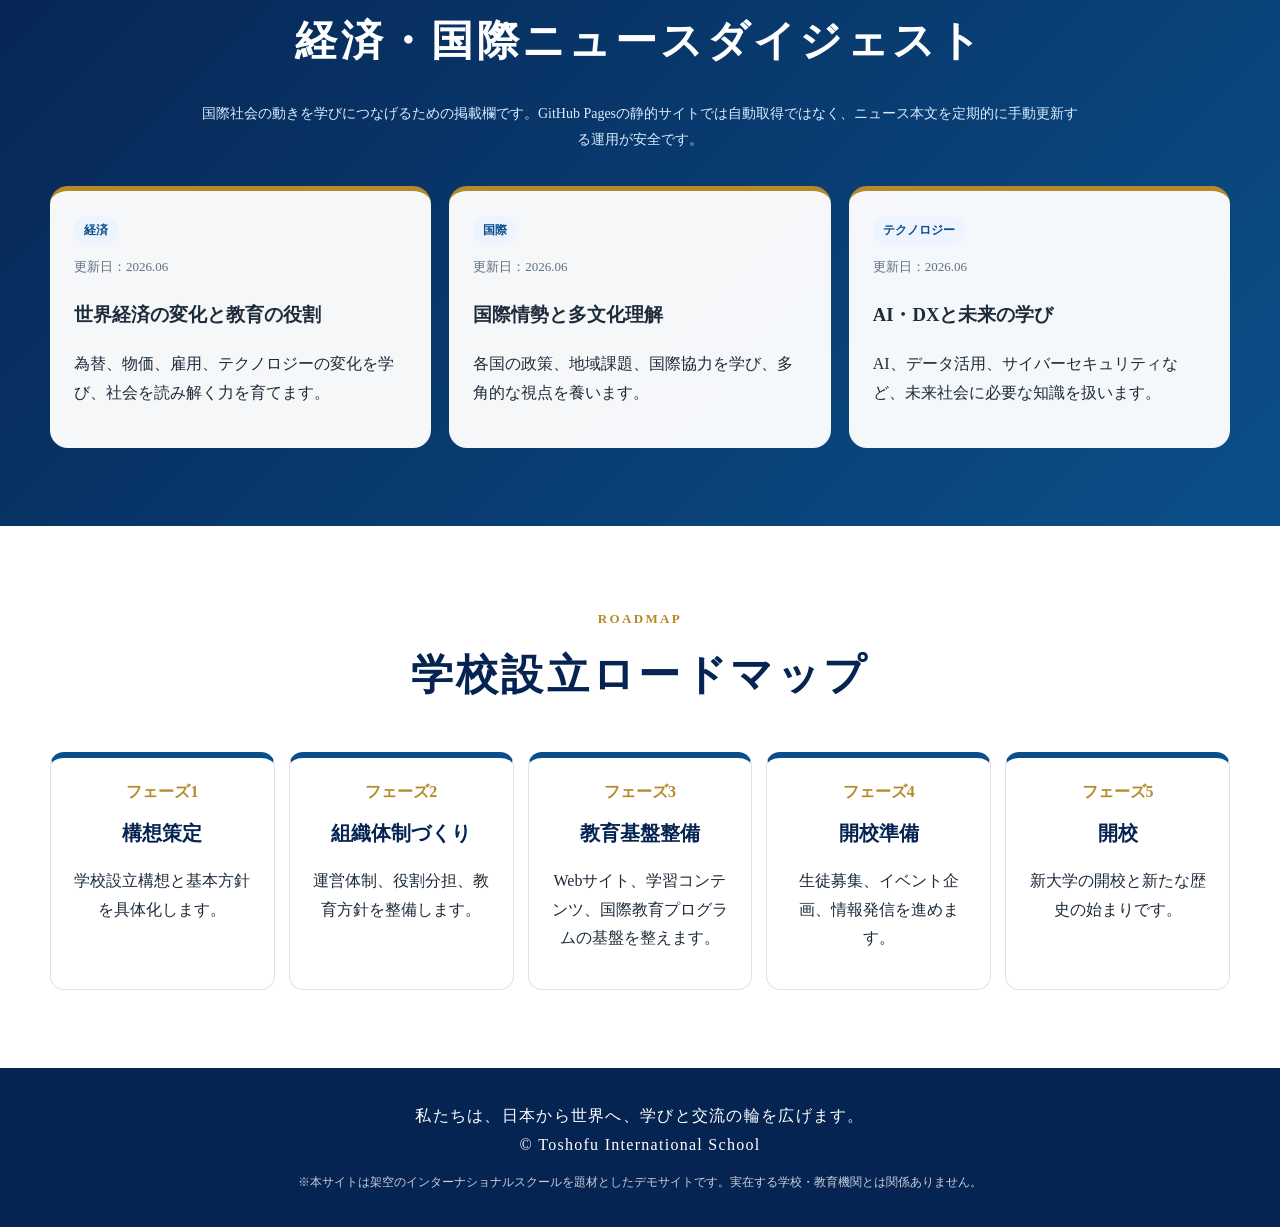
==== commit 2cd86b15: "Update index.html" ====
--- a/index.html
+++ b/index.html
@@ -3,7 +3,7 @@
 <head>
   <meta charset="UTF-8" />
   <meta name="viewport" content="width=device-width, initial-scale=1.0" />
-  <title>東初富 International Club（TIC）｜公式ホームページ</title>
+  <title>Toshofu International School｜Official Website</title>
   <style>
     :root {
       --navy: #062452;
@@ -548,10 +548,10 @@
 <body>
   <header>
     <div class="nav">
-      <div class="brand" data-ja="東初富 International Club" data-en="Toshofu International Club">東初富 International Club</div>
+      <div class="brand" data-ja="Toshofu International School" data-en="Toshofu International School">Toshofu International School</div>
       <div class="nav-right">
         <nav class="nav-links">
-          <a href="#about" data-ja="TIC紹介" data-en="About">TIC紹介</a>
+          <a href="#about" data-ja="学校紹介" data-en="About">学校紹介</a>
           <a href="#international" data-ja="国際教育" data-en="Global">国際教育</a>
           <a href="#roles" data-ja="役職紹介" data-en="Founders">役職紹介</a>
           <a href="#news" data-ja="国際ニュース" data-en="Global News">国際ニュース</a>
@@ -565,13 +565,13 @@
   <main>
     <section class="hero">
       <div class="hero-inner">
-        <div class="eyebrow" data-ja="国際交流・学習コミュニティ" data-en="International Learning Community">国際交流・学習コミュニティ</div>
-        <h1 data-ja="東初富 International Club" data-en="TOSHOFU INTERNATIONAL CLUB">東初富 International Club</h1>
-        <div class="kana" data-ja="TIC" data-en="Toshofu International Club">TIC</div>
-        <div class="catch" data-ja="東から世界へ、未来をつなぐ国際交流クラブ" data-en="Connecting the future from the East to the world.">東から世界へ、未来をつなぐ国際交流クラブ</div>
-        <p class="lead" data-ja="東初富 International Club（TIC）は、国際交流・語学・経済ニュース・テクノロジーを通じて、世界とつながる視野を育てるコミュニティです。" data-en="Toshofu International Club brings together three values: the East as a symbol of hope, the first step as a spirit of challenge, and abundance as a sign of wisdom and well-being. We aim to develop people who can contribute to the next generation.">東初富 International Club（TIC）は、国際交流・語学・経済ニュース・テクノロジーを通じて、世界とつながる視野を育てるコミュニティです。</p>
+        <div class="eyebrow" data-ja="国際教育・学習コミュニティ" data-en="International School Community">国際教育・学習コミュニティ</div>
+        <h1 data-ja="Toshofu International School" data-en="TOSHOFU INTERNATIONAL SCHOOL">Toshofu International School</h1>
+        <div class="kana" data-ja="TIS" data-en="Toshofu International School">TIS</div>
+        <div class="catch" data-ja="From Japan to the World. 東から世界へ、未来をつなぐインターナショナルスクール" data-en="Connecting learning from Japan to the world.">From Japan to the World. 東から世界へ、未来をつなぐインターナショナルスクール</div>
+        <p class="lead" data-ja="Toshofu International School（TIS）は、国際交流・語学・経済ニュース・テクノロジーを通じて、世界とつながる視野を育てるコミュニティです。" data-en="Toshofu International School brings together three values: the East as a symbol of hope, the first step as a spirit of challenge, and abundance as a sign of wisdom and well-being. We aim to develop people who can contribute to the next generation.">Toshofu International School（TIS）は、国際交流・語学・経済ニュース・テクノロジーを通じて、世界とつながる視野を育てるコミュニティです。</p>
         <div class="btns">
-          <a class="btn primary" href="#about" data-ja="TICについて見る" data-en="About TIC">TICについて見る</a>
+          <a class="btn primary" href="#about" data-ja="学校紹介を見る" data-en="About School">学校紹介を見る</a>
           <a class="btn secondary" href="#roles" data-ja="メンバーを見る" data-en="View Members">メンバーを見る</a>
         </div>
       </div>
@@ -581,11 +581,11 @@
       <div class="container">
         <div class="section-title">
           <span>ABOUT</span>
-          <h2 data-ja="TIC紹介" data-en="About TIC">TIC紹介</h2>
+          <h2 data-ja="学校紹介" data-en="About School">学校紹介</h2>
         </div>
         <div class="about-grid">
           <div class="card symbol">
-            <div class="emblem">TIC<small>TOSHOFU INTERNATIONAL CLUB</small></div>
+            <div class="emblem">TIS<small>TOSHOFU INTERNATIONAL SCHOOL</small></div>
           </div>
           <div class="card">
             <h3 data-ja="ロゴコンセプト" data-en="Logo Concept">ロゴコンセプト</h3>
@@ -629,7 +629,7 @@
       <div class="container">
         <div class="section-title">
           <span>FOUNDERS</span>
-          <h2 data-ja="メンバーと役割紹介" data-en="Members and Roles">メンバーと役割紹介</h2>
+          <h2 data-ja="教職員・役職紹介" data-en="Faculty and Roles">教職員・役職紹介</h2>
         </div>
         <div class="role-grid">
           <div class="role-card"><div class="icon">🏫</div><div class="name">宮園</div><div class="position" data-ja="施設・キャンパス整備" data-en="Facilities & Campus">施設・キャンパス整備</div><p data-ja="キャンパス計画、建築・設備管理、行政手続き、環境整備を担当します。" data-en="Responsible for campus planning, facilities, administrative procedures, and environmental development.">キャンパス計画、建築・設備管理、行政手続き、環境整備を担当します。</p></div>
@@ -678,23 +678,23 @@
       <div class="container">
         <div class="section-title">
           <span>ROADMAP</span>
-          <h2 data-ja="TIC活動ロードマップ" data-en="TIC Activity Roadmap">TIC活動ロードマップ</h2>
+          <h2 data-ja="学校設立ロードマップ" data-en="School Roadmap">学校設立ロードマップ</h2>
         </div>
         <div class="roadmap-grid">
-          <div class="phase"><span data-ja="フェーズ1" data-en="Phase 1">フェーズ1</span><strong data-ja="構想策定" data-en="Concept">構想策定</strong><p data-ja="TICの活動構想と基本方針を具体化します。" data-en="Clarify TIC’s concept and activity policy.">TICの活動構想と基本方針を具体化します。</p></div>
-          <div class="phase"><span data-ja="フェーズ2" data-en="Phase 2">フェーズ2</span><strong data-ja="組織体制づくり" data-en="Foundation">組織体制づくり</strong><p data-ja="運営体制、役割分担、活動方針を整備します。" data-en="Prepare the management structure, roles, and activity policy.">運営体制、役割分担、活動方針を整備します。</p></div>
-          <div class="phase"><span data-ja="フェーズ3" data-en="Phase 3">フェーズ3</span><strong data-ja="活動基盤整備" data-en="Campus">活動基盤整備</strong><p data-ja="Webサイト、SNS、学習コンテンツの基盤を整えます。" data-en="Prepare the website, SNS, and learning content foundation.">Webサイト、SNS、学習コンテンツの基盤を整えます。</p></div>
-          <div class="phase"><span data-ja="フェーズ4" data-en="Phase 4">フェーズ4</span><strong data-ja="本格運用準備" data-en="Preparation">本格運用準備</strong><p data-ja="メンバー募集、イベント企画、情報発信を進めます。" data-en="Prepare member recruitment, events, and communications.">メンバー募集、イベント企画、情報発信を進めます。</p></div>
-          <div class="phase"><span data-ja="フェーズ5" data-en="Phase 5">フェーズ5</span><strong data-ja="活動開始" data-en="Opening">活動開始</strong><p data-ja="新大学の活動開始と新たな歴史の始まりです。" data-en="Launch TIC’s international exchange and learning activities.">新大学の活動開始と新たな歴史の始まりです。</p></div>
+          <div class="phase"><span data-ja="フェーズ1" data-en="Phase 1">フェーズ1</span><strong data-ja="構想策定" data-en="Concept">構想策定</strong><p data-ja="学校設立構想と基本方針を具体化します。" data-en="Clarify the school concept and basic policy.">学校設立構想と基本方針を具体化します。</p></div>
+          <div class="phase"><span data-ja="フェーズ2" data-en="Phase 2">フェーズ2</span><strong data-ja="組織体制づくり" data-en="Foundation">組織体制づくり</strong><p data-ja="運営体制、役割分担、教育方針を整備します。" data-en="Prepare the management structure, roles, and educational policy.">運営体制、役割分担、教育方針を整備します。</p></div>
+          <div class="phase"><span data-ja="フェーズ3" data-en="Phase 3">フェーズ3</span><strong data-ja="教育基盤整備" data-en="Campus">教育基盤整備</strong><p data-ja="Webサイト、学習コンテンツ、国際教育プログラムの基盤を整えます。" data-en="Prepare the website, learning content, and global education programs.">Webサイト、学習コンテンツ、国際教育プログラムの基盤を整えます。</p></div>
+          <div class="phase"><span data-ja="フェーズ4" data-en="Phase 4">フェーズ4</span><strong data-ja="開校準備" data-en="Preparation">開校準備</strong><p data-ja="生徒募集、イベント企画、情報発信を進めます。" data-en="Prepare student recruitment, events, and communications.">生徒募集、イベント企画、情報発信を進めます。</p></div>
+          <div class="phase"><span data-ja="フェーズ5" data-en="Phase 5">フェーズ5</span><strong data-ja="開校" data-en="Opening">開校</strong><p data-ja="新大学の開校と新たな歴史の始まりです。" data-en="Launch international education as Toshofu International School.">新大学の開校と新たな歴史の始まりです。</p></div>
         </div>
       </div>
     </section>
   </main>
 
   <footer>
-    <span data-ja="私たちは、東から世界へ、学びと交流の輪を広げます。" data-en="We expand learning and exchange from the East to the world.">私たちは、東から世界へ、学びと交流の輪を広げます。</span><br>
-    © 東初富 International Club
-    <div class="demo-note" data-ja="※本サイトは架空の国際交流クラブを題材としたデモサイトです。実在する団体・教育機関とは関係ありません。" data-en="This is a demo website for a fictional international club and is not affiliated with any real organization or educational institution.">※本サイトは架空の国際交流クラブを題材としたデモサイトです。実在する団体・教育機関とは関係ありません。</div>
+    <span data-ja="私たちは、日本から世界へ、学びと交流の輪を広げます。" data-en="We expand learning and exchange from the East to the world.">私たちは、日本から世界へ、学びと交流の輪を広げます。</span><br>
+    © Toshofu International School
+    <div class="demo-note" data-ja="※本サイトは架空のインターナショナルスクールを題材としたデモサイトです。実在する学校・教育機関とは関係ありません。" data-en="This is a demo website for a fictional international school and is not affiliated with any real school or educational institution.">※本サイトは架空のインターナショナルスクールを題材としたデモサイトです。実在する学校・教育機関とは関係ありません。</div>
   </footer>
 
   <script>
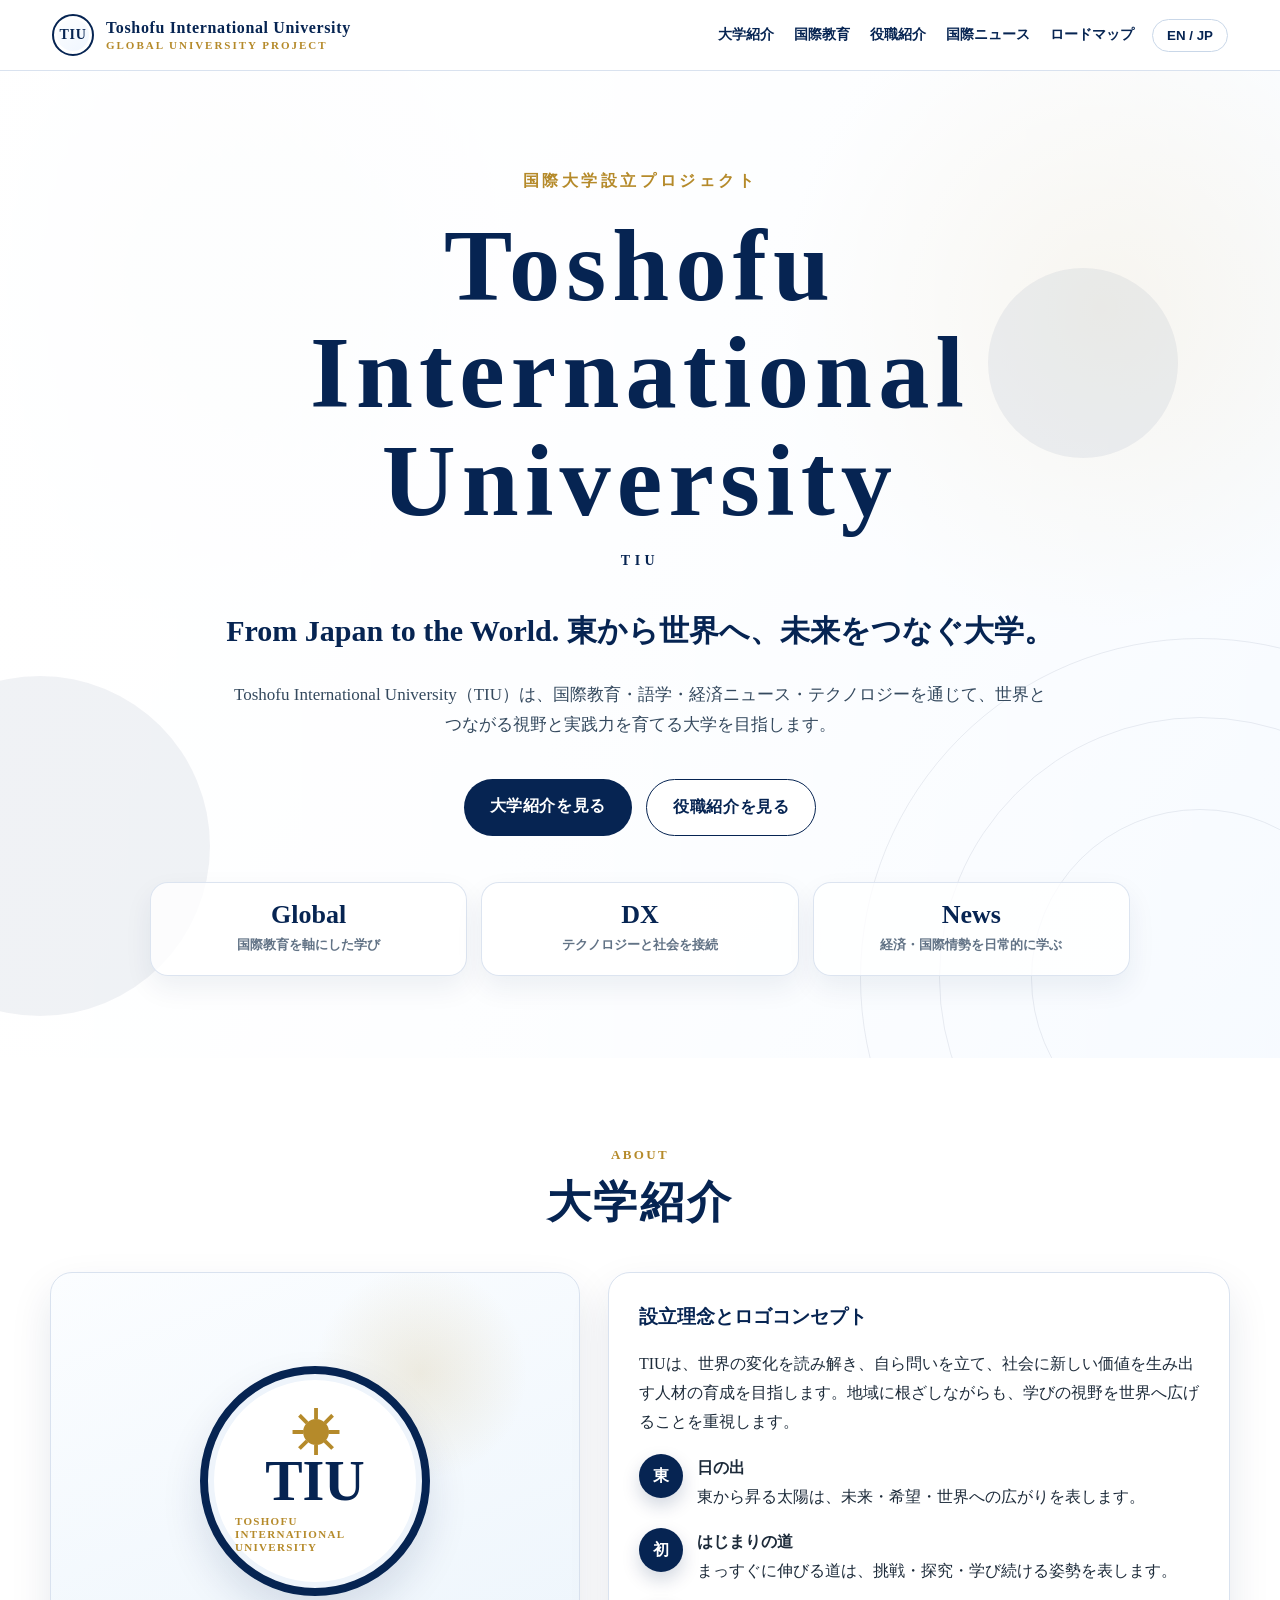
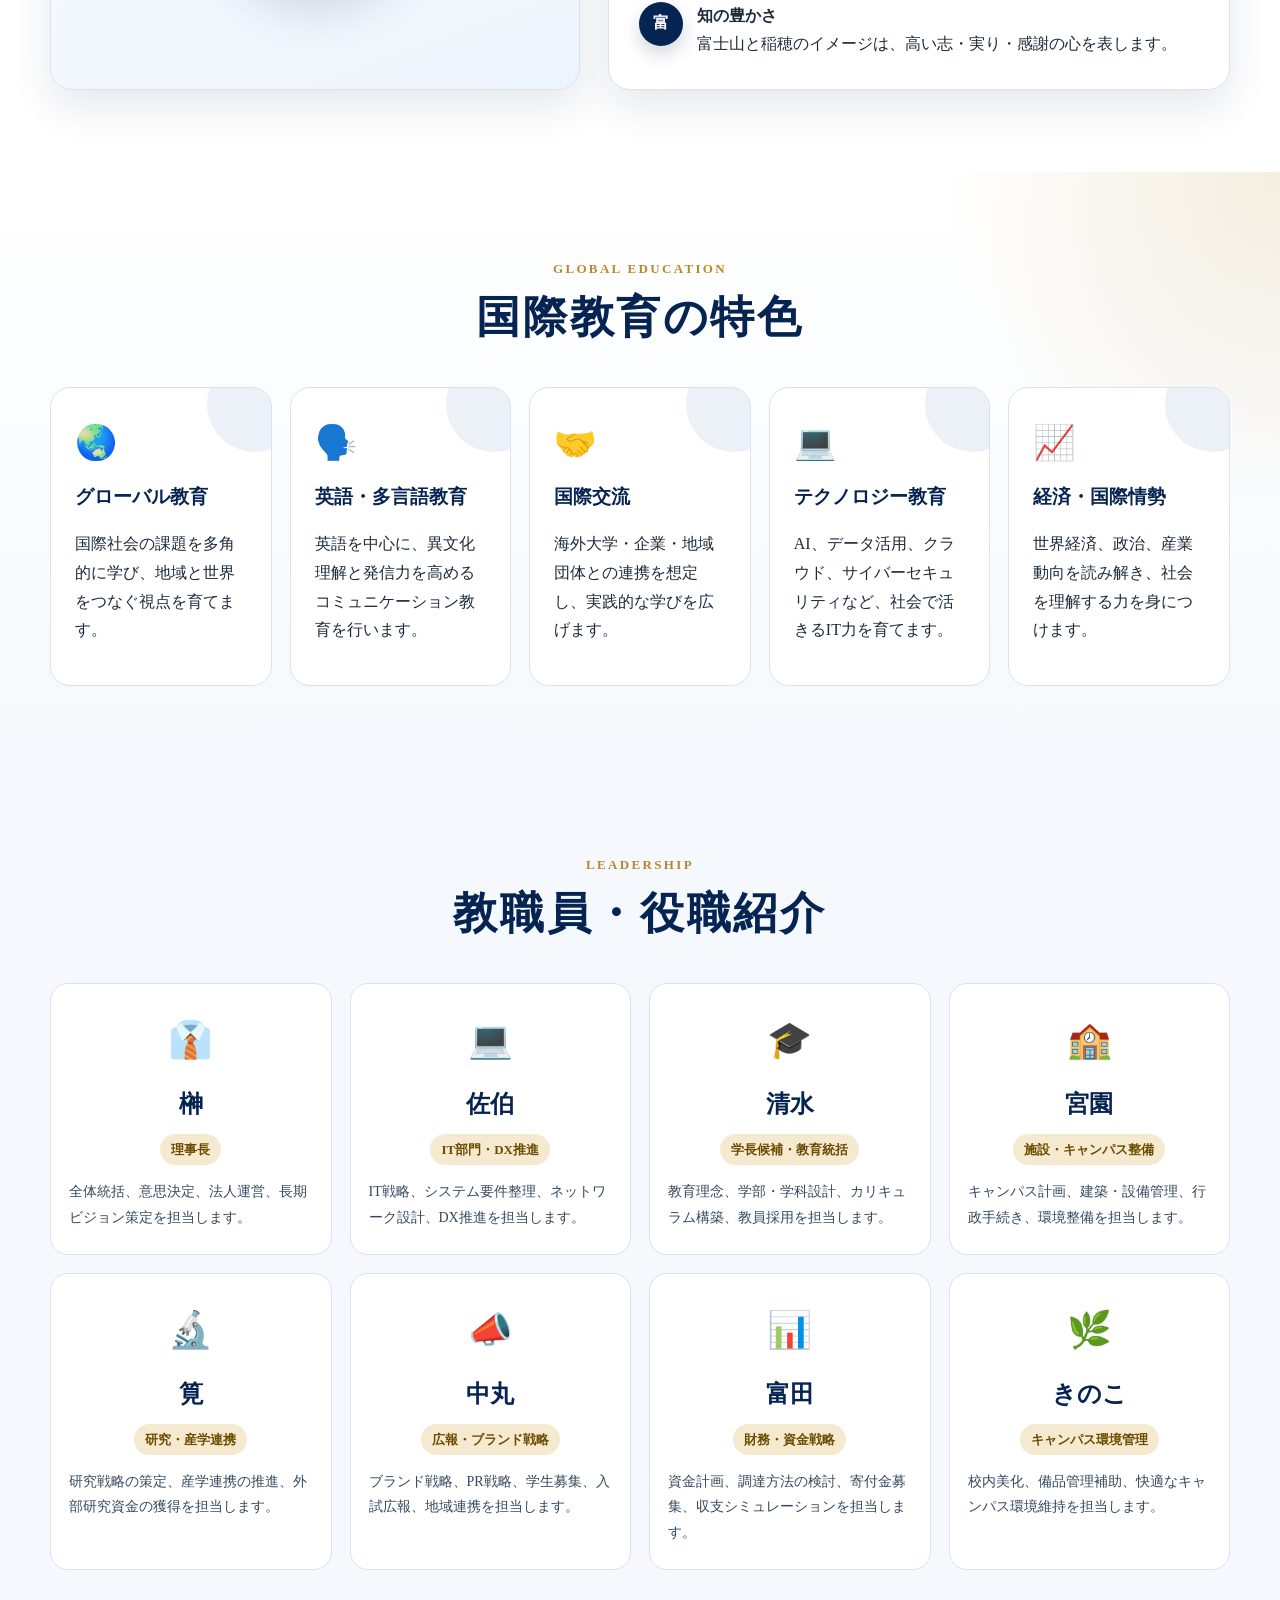
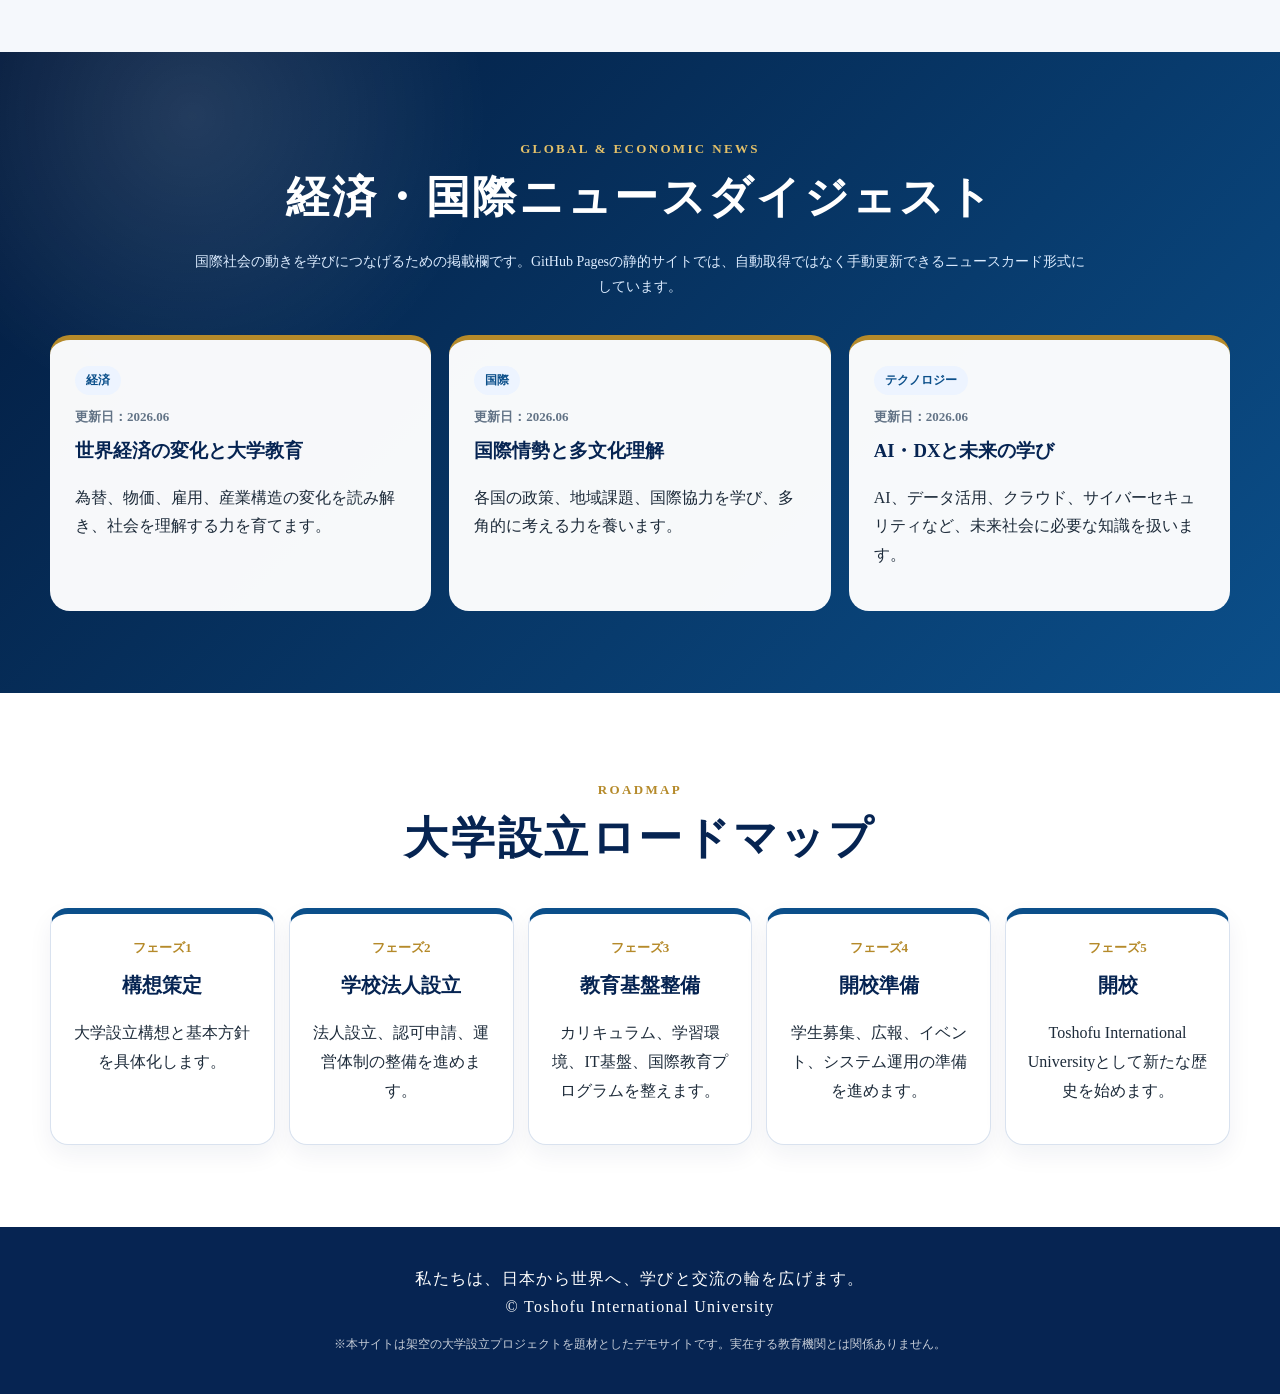
==== commit 970a5ab9: "Update index.html" ====
--- a/index.html
+++ b/index.html
@@ -3,17 +3,22 @@
 <head>
   <meta charset="UTF-8" />
   <meta name="viewport" content="width=device-width, initial-scale=1.0" />
-  <title>Toshofu International School｜Official Website</title>
+  <title>Toshofu International University｜Official Website</title>
+  <meta name="description" content="Toshofu International University（TIU）の公式デモサイト。国際教育、テクノロジー、経済・国際情勢を学び、世界とつながる力を育てる大学。" />
   <style>
     :root {
       --navy: #062452;
       --blue: #0b4f8a;
-      --sky: #dcecff;
+      --deep-blue: #031a3d;
+      --sky: #e7f1ff;
       --gold: #b58a2a;
+      --light-gold: #f5ead0;
       --light: #f5f8fc;
       --white: #ffffff;
       --text: #1d2b3a;
-      --muted: #5f7084;
+      --muted: #627386;
+      --border: #d9e2ef;
+      --shadow: 0 18px 42px rgba(6, 36, 82, .10);
     }
 
     * { box-sizing: border-box; }
@@ -22,38 +27,65 @@
 
     body {
       margin: 0;
-      font-family: "Hiragino Mincho ProN", "Yu Mincho", "Noto Serif JP", serif;
       color: var(--text);
       background: var(--white);
+      font-family: "Hiragino Mincho ProN", "Yu Mincho", "Noto Serif JP", Georgia, serif;
       line-height: 1.8;
       overflow-x: hidden;
     }
+
+    a { color: inherit; }
 
     header {
       position: sticky;
       top: 0;
-      z-index: 10;
-      background: rgba(255,255,255,.92);
-      border-bottom: 1px solid #d9e2ef;
-      backdrop-filter: blur(10px);
+      z-index: 50;
+      background: rgba(255, 255, 255, .92);
+      border-bottom: 1px solid var(--border);
+      backdrop-filter: blur(12px);
     }
 
     .nav {
-      max-width: 1180px;
+      max-width: 1220px;
       margin: 0 auto;
-      padding: 14px 20px;
+      padding: 14px 22px;
       display: flex;
+      align-items: center;
       justify-content: space-between;
+      gap: 18px;
+    }
+
+    .brand {
+      display: flex;
       align-items: center;
-      gap: 16px;
-    }
-
-    .brand {
-      font-weight: 700;
-      color: var(--navy);
-      letter-spacing: .08em;
-      font-size: 20px;
+      gap: 12px;
+      color: var(--navy);
+      font-weight: 800;
+      letter-spacing: .04em;
+      line-height: 1.2;
       white-space: nowrap;
+    }
+
+    .brand-mark {
+      width: 42px;
+      height: 42px;
+      border: 2px solid var(--navy);
+      border-radius: 50%;
+      display: grid;
+      place-items: center;
+      color: var(--navy);
+      background: linear-gradient(145deg, #fff, #eef5ff);
+      font-size: 14px;
+      font-weight: 900;
+      box-shadow: inset 0 0 0 3px #fff;
+    }
+
+    .brand small {
+      display: block;
+      color: var(--gold);
+      font-size: 11px;
+      letter-spacing: .18em;
+      margin-top: 2px;
     }
 
     .nav-right {
@@ -62,60 +94,67 @@
       gap: 18px;
     }
 
-    .nav a {
-      color: var(--navy);
+    .nav-links {
+      display: flex;
+      align-items: center;
+      gap: 20px;
+    }
+
+    .nav-links a {
       text-decoration: none;
-      margin-left: 20px;
+      color: var(--navy);
       font-size: 14px;
-      font-weight: 700;
+      font-weight: 800;
       position: relative;
     }
 
-    .nav a::after {
+    .nav-links a::after {
       content: "";
       position: absolute;
       left: 0;
-      bottom: -5px;
+      bottom: -7px;
       width: 0;
       height: 2px;
       background: var(--gold);
       transition: width .25s ease;
     }
 
-    .nav a:hover::after { width: 100%; }
+    .nav-links a:hover::after { width: 100%; }
 
     .lang-switch {
       border: 1px solid #c9d7e8;
-      background: white;
+      background: var(--white);
       color: var(--navy);
       border-radius: 999px;
       padding: 8px 14px;
-      font-weight: 700;
+      font-weight: 800;
       cursor: pointer;
-      transition: transform .2s ease, box-shadow .2s ease;
+      transition: transform .22s ease, box-shadow .22s ease;
+      white-space: nowrap;
     }
 
     .lang-switch:hover {
       transform: translateY(-2px);
-      box-shadow: 0 8px 18px rgba(6,36,82,.12);
+      box-shadow: 0 10px 22px rgba(6, 36, 82, .13);
     }
 
     .hero {
-      min-height: 82vh;
+      min-height: 88vh;
+      position: relative;
       display: grid;
       place-items: center;
+      padding: 96px 22px 82px;
       text-align: center;
-      padding: 86px 20px;
+      overflow: hidden;
       background:
-        linear-gradient(90deg, rgba(255,255,255,.97), rgba(255,255,255,.73)),
-        radial-gradient(circle at 82% 26%, rgba(245,190,67,.35), transparent 23%),
-        radial-gradient(circle at 10% 15%, rgba(11,79,138,.16), transparent 26%),
-        linear-gradient(135deg, #ffffff 0%, #eef5fb 58%, #dceaf7 100%);
-      position: relative;
-      overflow: hidden;
-    }
-
-    .hero::before, .hero::after {
+        linear-gradient(90deg, rgba(255,255,255,.98), rgba(255,255,255,.76)),
+        radial-gradient(circle at 86% 24%, rgba(181,138,42,.34), transparent 24%),
+        radial-gradient(circle at 12% 20%, rgba(11,79,138,.15), transparent 26%),
+        linear-gradient(135deg, #ffffff 0%, #eef6ff 54%, #dcecff 100%);
+    }
+
+    .hero::before,
+    .hero::after {
       content: "";
       position: absolute;
       border-radius: 50%;
@@ -124,19 +163,40 @@
     }
 
     .hero::before {
-      width: 280px;
-      height: 280px;
-      left: -90px;
-      bottom: 40px;
+      width: 340px;
+      height: 340px;
+      left: -130px;
+      bottom: 42px;
     }
 
     .hero::after {
-      width: 180px;
-      height: 180px;
+      width: 190px;
+      height: 190px;
       right: 8%;
-      top: 18%;
+      top: 20%;
       animation-delay: 1.8s;
     }
+
+    .globe-line {
+      position: absolute;
+      width: 680px;
+      height: 680px;
+      border: 1px solid rgba(6,36,82,.08);
+      border-radius: 50%;
+      right: -260px;
+      bottom: -260px;
+    }
+
+    .globe-line::before,
+    .globe-line::after {
+      content: "";
+      position: absolute;
+      inset: 78px;
+      border: 1px solid rgba(6,36,82,.08);
+      border-radius: 50%;
+    }
+
+    .globe-line::after { inset: 170px; }
 
     @keyframes float {
       0%, 100% { transform: translateY(0); }
@@ -144,80 +204,105 @@
     }
 
     .hero-inner {
-      max-width: 950px;
+      max-width: 1040px;
       position: relative;
       z-index: 1;
       animation: fadeUp .75s ease both;
     }
 
-    @keyframes fadeUp {
-      from { opacity: 0; transform: translateY(24px); }
-      to { opacity: 1; transform: translateY(0); }
-    }
-
     .eyebrow {
       color: var(--gold);
-      font-weight: 700;
+      font-weight: 900;
       letter-spacing: .22em;
-      margin-bottom: 12px;
+      margin-bottom: 16px;
     }
 
     h1 {
       margin: 0;
       color: var(--navy);
-      font-size: clamp(42px, 8vw, 104px);
-      letter-spacing: .16em;
-      line-height: 1.12;
-    }
-
-    .kana {
-      color: var(--navy);
-      letter-spacing: 2.2em;
+      font-size: clamp(44px, 8vw, 104px);
+      letter-spacing: .06em;
+      line-height: 1.05;
+    }
+
+    .abbr {
+      margin-top: 14px;
+      color: var(--navy);
+      font-weight: 900;
+      letter-spacing: .32em;
       font-size: 14px;
-      margin-left: 1.7em;
     }
 
     .catch {
-      margin-top: 28px;
-      color: var(--navy);
-      font-size: clamp(18px, 3vw, 28px);
-      font-weight: 700;
+      margin-top: 30px;
+      color: var(--navy);
+      font-size: clamp(19px, 3vw, 30px);
+      font-weight: 900;
     }
 
     .lead {
-      margin: 24px auto 0;
-      max-width: 780px;
+      max-width: 820px;
+      margin: 22px auto 0;
+      color: #34495e;
       font-size: 17px;
-      color: #34495e;
     }
 
     .btns {
-      margin-top: 36px;
       display: flex;
-      gap: 14px;
       justify-content: center;
       flex-wrap: wrap;
+      gap: 14px;
+      margin-top: 38px;
     }
 
     .btn {
       display: inline-block;
-      padding: 12px 24px;
+      padding: 13px 26px;
       border-radius: 999px;
       text-decoration: none;
-      font-weight: 700;
-      letter-spacing: .05em;
-      transition: transform .2s ease, box-shadow .2s ease;
+      font-weight: 900;
+      letter-spacing: .04em;
+      transition: transform .22s ease, box-shadow .22s ease;
     }
 
     .btn:hover {
       transform: translateY(-3px);
-      box-shadow: 0 12px 26px rgba(6,36,82,.16);
+      box-shadow: 0 14px 30px rgba(6,36,82,.16);
     }
 
     .btn.primary { background: var(--navy); color: white; }
     .btn.secondary { border: 1px solid var(--navy); color: var(--navy); background: white; }
 
-    section { padding: 78px 20px; }
+    .stats {
+      max-width: 980px;
+      margin: 46px auto 0;
+      display: grid;
+      grid-template-columns: repeat(3, 1fr);
+      gap: 14px;
+    }
+
+    .stat {
+      background: rgba(255,255,255,.78);
+      border: 1px solid rgba(217,226,239,.9);
+      border-radius: 18px;
+      padding: 16px;
+      box-shadow: 0 12px 28px rgba(6,36,82,.07);
+    }
+
+    .stat strong {
+      display: block;
+      color: var(--navy);
+      font-size: 26px;
+      line-height: 1.2;
+    }
+
+    .stat span {
+      color: var(--muted);
+      font-size: 13px;
+      font-weight: 700;
+    }
+
+    section { padding: 82px 22px; }
 
     .container {
       max-width: 1180px;
@@ -227,63 +312,72 @@
     .section-title {
       text-align: center;
       color: var(--navy);
-      margin-bottom: 38px;
+      margin-bottom: 42px;
     }
 
     .section-title span {
       color: var(--gold);
       letter-spacing: .18em;
       font-size: 13px;
-      font-weight: 700;
+      font-weight: 900;
     }
 
     h2 {
-      margin: 6px 0 0;
-      font-size: clamp(28px, 4vw, 42px);
-      letter-spacing: .08em;
+      margin: 7px 0 0;
+      font-size: clamp(29px, 4vw, 44px);
+      letter-spacing: .06em;
+      line-height: 1.25;
+    }
+
+    h3 {
+      color: var(--navy);
+      margin-top: 0;
+      line-height: 1.5;
     }
 
     .about-grid {
       display: grid;
-      grid-template-columns: 1fr 1fr;
+      grid-template-columns: .92fr 1.08fr;
       gap: 28px;
       align-items: stretch;
     }
 
     .card {
       background: var(--white);
-      border: 1px solid #d9e2ef;
-      border-radius: 20px;
-      padding: 28px;
-      box-shadow: 0 12px 28px rgba(6,36,82,.08);
+      border: 1px solid var(--border);
+      border-radius: 22px;
+      padding: 30px;
+      box-shadow: var(--shadow);
     }
 
     .symbol {
       display: grid;
       place-items: center;
-      min-height: 320px;
-      background: linear-gradient(160deg, #f9fbff, #edf5fc);
+      min-height: 360px;
+      background:
+        radial-gradient(circle at 70% 24%, rgba(181,138,42,.14), transparent 22%),
+        linear-gradient(160deg, #fbfdff, #edf5fc);
     }
 
     .emblem {
-      width: 220px;
-      height: 220px;
+      width: 230px;
+      height: 230px;
       border: 8px solid var(--navy);
       border-radius: 50%;
       display: grid;
       place-items: center;
       color: var(--navy);
-      font-size: 50px;
-      font-weight: 700;
+      font-size: 56px;
+      font-weight: 900;
       position: relative;
       background: white;
-      box-shadow: inset 0 0 0 6px #eef4fb;
+      box-shadow: inset 0 0 0 6px #eef4fb, 0 20px 40px rgba(6,36,82,.12);
     }
 
     .emblem::before {
       content: "☀";
       position: absolute;
-      top: 22px;
+      top: 18px;
       color: var(--gold);
       font-size: 48px;
     }
@@ -291,7 +385,9 @@
     .emblem small {
       position: absolute;
       bottom: 34px;
-      font-size: 12px;
+      max-width: 160px;
+      line-height: 1.2;
+      font-size: 11px;
       letter-spacing: .12em;
       color: var(--gold);
     }
@@ -309,58 +405,61 @@
     }
 
     .circle {
-      flex: 0 0 42px;
-      width: 42px;
-      height: 42px;
+      flex: 0 0 44px;
+      width: 44px;
+      height: 44px;
       border-radius: 50%;
       display: grid;
       place-items: center;
       background: var(--navy);
       color: white;
-      font-weight: 700;
+      font-weight: 900;
+      box-shadow: 0 8px 18px rgba(6,36,82,.18);
     }
 
     .international {
       background:
-        linear-gradient(180deg, #ffffff, #f5f8fc),
-        radial-gradient(circle at top right, rgba(181,138,42,.18), transparent 22%);
+        radial-gradient(circle at top right, rgba(181,138,42,.14), transparent 24%),
+        linear-gradient(180deg, #ffffff, #f5f8fc);
     }
 
     .global-grid {
       display: grid;
-      grid-template-columns: repeat(3, 1fr);
+      grid-template-columns: repeat(5, 1fr);
       gap: 18px;
     }
 
     .global-card {
       background: white;
-      border: 1px solid #d9e2ef;
-      border-radius: 18px;
+      border: 1px solid var(--border);
+      border-radius: 20px;
       padding: 24px;
       position: relative;
       overflow: hidden;
-      transition: transform .22s ease, box-shadow .22s ease;
+      transition: transform .24s ease, box-shadow .24s ease;
+      min-height: 280px;
     }
 
     .global-card::before {
       content: "";
       position: absolute;
-      width: 90px;
-      height: 90px;
-      right: -28px;
-      top: -28px;
+      width: 96px;
+      height: 96px;
+      right: -32px;
+      top: -32px;
       border-radius: 50%;
       background: rgba(11,79,138,.08);
     }
 
     .global-card:hover {
-      transform: translateY(-5px);
-      box-shadow: 0 14px 28px rgba(6,36,82,.12);
+      transform: translateY(-6px);
+      box-shadow: var(--shadow);
     }
 
     .global-icon {
       font-size: 34px;
       color: var(--gold);
+      margin-bottom: 10px;
     }
 
     .roles { background: var(--light); }
@@ -373,49 +472,51 @@
 
     .role-card {
       background: white;
-      border: 1px solid #d9e2ef;
-      border-radius: 16px;
-      padding: 22px 18px;
+      border: 1px solid var(--border);
+      border-radius: 18px;
+      padding: 24px 18px;
       text-align: center;
-      transition: transform .2s, box-shadow .2s;
+      transition: transform .22s ease, box-shadow .22s ease;
     }
 
     .role-card:hover {
-      transform: translateY(-4px);
-      box-shadow: 0 12px 24px rgba(6,36,82,.12);
+      transform: translateY(-5px);
+      box-shadow: var(--shadow);
     }
 
     .icon {
       font-size: 36px;
-      color: var(--gold);
       margin-bottom: 10px;
     }
 
     .name {
       font-size: 24px;
       color: var(--navy);
-      font-weight: 700;
+      font-weight: 900;
     }
 
     .position {
       display: inline-block;
       margin: 8px 0 14px;
-      padding: 4px 10px;
+      padding: 4px 11px;
       border-radius: 999px;
-      background: #f3e8c7;
+      background: var(--light-gold);
       color: #6c4c00;
       font-size: 13px;
-      font-weight: 700;
+      font-weight: 900;
     }
 
     .role-card p {
       margin: 0;
       text-align: left;
       font-size: 14px;
+      color: #34495e;
     }
 
     .news {
-      background: linear-gradient(135deg, #062452, #0b4f8a);
+      background:
+        radial-gradient(circle at 15% 10%, rgba(255,255,255,.12), transparent 24%),
+        linear-gradient(135deg, var(--deep-blue), var(--blue));
       color: white;
     }
 
@@ -423,8 +524,8 @@
     .news .section-title span { color: #e4c169; }
 
     .news-note {
-      max-width: 880px;
-      margin: -16px auto 34px;
+      max-width: 900px;
+      margin: -18px auto 36px;
       color: #dcecff;
       text-align: center;
       font-size: 14px;
@@ -437,28 +538,28 @@
     }
 
     .news-card {
-      background: rgba(255,255,255,.96);
+      background: rgba(255,255,255,.97);
       color: var(--text);
-      border-radius: 18px;
-      padding: 24px;
-      min-height: 230px;
-      transition: transform .22s ease, box-shadow .22s ease;
+      border-radius: 20px;
+      padding: 25px;
+      min-height: 250px;
+      transition: transform .24s ease, box-shadow .24s ease;
       border-top: 5px solid var(--gold);
     }
 
     .news-card:hover {
-      transform: translateY(-5px);
-      box-shadow: 0 18px 32px rgba(0,0,0,.22);
+      transform: translateY(-6px);
+      box-shadow: 0 18px 34px rgba(0,0,0,.25);
     }
 
     .news-tag {
       display: inline-block;
-      padding: 4px 10px;
+      padding: 4px 11px;
       border-radius: 999px;
       background: #edf4ff;
       color: var(--blue);
       font-size: 12px;
-      font-weight: 700;
+      font-weight: 900;
       margin-bottom: 10px;
     }
 
@@ -466,43 +567,51 @@
       color: var(--muted);
       font-size: 13px;
       margin-bottom: 8px;
+      font-weight: 700;
     }
 
     .roadmap-grid {
       display: grid;
       grid-template-columns: repeat(5, 1fr);
       gap: 14px;
+      position: relative;
     }
 
     .phase {
       background: white;
-      border: 1px solid #d9e2ef;
+      border: 1px solid var(--border);
       border-top: 6px solid var(--blue);
-      border-radius: 14px;
-      padding: 20px;
+      border-radius: 18px;
+      padding: 22px 18px;
       text-align: center;
-      transition: transform .22s ease;
-    }
-
-    .phase:hover { transform: translateY(-5px); }
-
-    .phase strong {
-      color: var(--navy);
-      font-size: 20px;
+      transition: transform .22s ease, box-shadow .22s ease;
+      box-shadow: 0 10px 24px rgba(6,36,82,.06);
+    }
+
+    .phase:hover {
+      transform: translateY(-5px);
+      box-shadow: var(--shadow);
     }
 
     .phase span {
       display: block;
       color: var(--gold);
-      font-weight: 700;
+      font-weight: 900;
       margin-bottom: 8px;
+      font-size: 13px;
+    }
+
+    .phase strong {
+      display: block;
+      color: var(--navy);
+      font-size: 20px;
     }
 
     footer {
       background: var(--navy);
       color: white;
       text-align: center;
-      padding: 34px 20px;
+      padding: 38px 20px;
       letter-spacing: .08em;
     }
 
@@ -515,8 +624,8 @@
 
     .reveal {
       opacity: 0;
-      transform: translateY(18px);
-      transition: opacity .65s ease, transform .65s ease;
+      transform: translateY(20px);
+      transition: opacity .7s ease, transform .7s ease;
     }
 
     .reveal.is-visible {
@@ -524,55 +633,88 @@
       transform: translateY(0);
     }
 
-    @media (max-width: 980px) {
-      .about-grid { grid-template-columns: 1fr; }
+    @media (prefers-reduced-motion: reduce) {
+      * {
+        animation: none !important;
+        transition: none !important;
+        scroll-behavior: auto !important;
+      }
+      .reveal { opacity: 1; transform: none; }
+    }
+
+    @media (max-width: 1100px) {
+      .global-grid { grid-template-columns: repeat(2, 1fr); }
       .role-grid { grid-template-columns: repeat(2, 1fr); }
       .roadmap-grid { grid-template-columns: 1fr; }
-      .global-grid { grid-template-columns: 1fr; }
+    }
+
+    @media (max-width: 920px) {
+      .about-grid { grid-template-columns: 1fr; }
       .news-grid { grid-template-columns: 1fr; }
       .nav-links { display: none; }
-    }
-
-    @media (max-width: 560px) {
-      section { padding: 56px 16px; }
-      .hero { min-height: 72vh; padding: 64px 16px; }
-      .kana { letter-spacing: 1.1em; margin-left: 1em; }
+      .stats { grid-template-columns: 1fr; }
+    }
+
+    @media (max-width: 600px) {
+      .nav { padding: 12px 14px; }
+      .brand { font-size: 14px; }
+      .brand-mark { width: 36px; height: 36px; font-size: 12px; }
+      .lang-switch { padding: 7px 11px; font-size: 12px; }
+      .hero { min-height: 78vh; padding: 70px 16px 62px; }
+      h1 { letter-spacing: .02em; }
+      .abbr { letter-spacing: .18em; }
+      section { padding: 58px 16px; }
+      .card { padding: 22px; }
+      .global-grid { grid-template-columns: 1fr; }
       .role-grid { grid-template-columns: 1fr; }
-      .card { padding: 22px; }
-      .emblem { width: 180px; height: 180px; font-size: 40px; }
-      .nav { padding: 12px 14px; }
-      .brand { font-size: 17px; }
+      .emblem { width: 184px; height: 184px; font-size: 44px; }
+      .emblem small { bottom: 26px; font-size: 9px; }
+      .emblem::before { top: 14px; font-size: 38px; }
     }
   </style>
 </head>
 <body>
   <header>
     <div class="nav">
-      <div class="brand" data-ja="Toshofu International School" data-en="Toshofu International School">Toshofu International School</div>
+      <div class="brand">
+        <div class="brand-mark">TIU</div>
+        <div>
+          <span data-ja="Toshofu International University" data-en="Toshofu International University">Toshofu International University</span>
+          <small data-ja="GLOBAL UNIVERSITY PROJECT" data-en="GLOBAL UNIVERSITY PROJECT">GLOBAL UNIVERSITY PROJECT</small>
+        </div>
+      </div>
+
       <div class="nav-right">
-        <nav class="nav-links">
-          <a href="#about" data-ja="学校紹介" data-en="About">学校紹介</a>
-          <a href="#international" data-ja="国際教育" data-en="Global">国際教育</a>
-          <a href="#roles" data-ja="役職紹介" data-en="Founders">役職紹介</a>
+        <nav class="nav-links" aria-label="Main navigation">
+          <a href="#about" data-ja="大学紹介" data-en="About">大学紹介</a>
+          <a href="#international" data-ja="国際教育" data-en="Global Education">国際教育</a>
+          <a href="#roles" data-ja="役職紹介" data-en="Leadership">役職紹介</a>
           <a href="#news" data-ja="国際ニュース" data-en="Global News">国際ニュース</a>
           <a href="#roadmap" data-ja="ロードマップ" data-en="Roadmap">ロードマップ</a>
         </nav>
-        <button class="lang-switch" id="langToggle">EN / JP</button>
+        <button class="lang-switch" id="langToggle" type="button" aria-label="Switch language">EN / JP</button>
       </div>
     </div>
   </header>
 
   <main>
     <section class="hero">
+      <div class="globe-line" aria-hidden="true"></div>
       <div class="hero-inner">
-        <div class="eyebrow" data-ja="国際教育・学習コミュニティ" data-en="International School Community">国際教育・学習コミュニティ</div>
-        <h1 data-ja="Toshofu International School" data-en="TOSHOFU INTERNATIONAL SCHOOL">Toshofu International School</h1>
-        <div class="kana" data-ja="TIS" data-en="Toshofu International School">TIS</div>
-        <div class="catch" data-ja="From Japan to the World. 東から世界へ、未来をつなぐインターナショナルスクール" data-en="Connecting learning from Japan to the world.">From Japan to the World. 東から世界へ、未来をつなぐインターナショナルスクール</div>
-        <p class="lead" data-ja="Toshofu International School（TIS）は、国際交流・語学・経済ニュース・テクノロジーを通じて、世界とつながる視野を育てるコミュニティです。" data-en="Toshofu International School brings together three values: the East as a symbol of hope, the first step as a spirit of challenge, and abundance as a sign of wisdom and well-being. We aim to develop people who can contribute to the next generation.">Toshofu International School（TIS）は、国際交流・語学・経済ニュース・テクノロジーを通じて、世界とつながる視野を育てるコミュニティです。</p>
+        <div class="eyebrow" data-ja="国際大学設立プロジェクト" data-en="International University Project">国際大学設立プロジェクト</div>
+        <h1 data-ja="Toshofu International University" data-en="Toshofu International University">Toshofu International University</h1>
+        <div class="abbr" data-ja="TIU" data-en="TIU">TIU</div>
+        <div class="catch" data-ja="From Japan to the World. 東から世界へ、未来をつなぐ大学。" data-en="From Japan to the World. A university connecting learning to the future.">From Japan to the World. 東から世界へ、未来をつなぐ大学。</div>
+        <p class="lead" data-ja="Toshofu International University（TIU）は、国際教育・語学・経済ニュース・テクノロジーを通じて、世界とつながる視野と実践力を育てる大学を目指します。" data-en="Toshofu International University (TIU) aims to cultivate global perspectives and practical skills through international education, languages, economic news, and technology.">Toshofu International University（TIU）は、国際教育・語学・経済ニュース・テクノロジーを通じて、世界とつながる視野と実践力を育てる大学を目指します。</p>
         <div class="btns">
-          <a class="btn primary" href="#about" data-ja="学校紹介を見る" data-en="About School">学校紹介を見る</a>
-          <a class="btn secondary" href="#roles" data-ja="メンバーを見る" data-en="View Members">メンバーを見る</a>
+          <a class="btn primary" href="#about" data-ja="大学紹介を見る" data-en="View About">大学紹介を見る</a>
+          <a class="btn secondary" href="#roles" data-ja="役職紹介を見る" data-en="View Leadership">役職紹介を見る</a>
+        </div>
+
+        <div class="stats" aria-label="University highlights">
+          <div class="stat"><strong>Global</strong><span data-ja="国際教育を軸にした学び" data-en="Learning centered on global education">国際教育を軸にした学び</span></div>
+          <div class="stat"><strong>DX</strong><span data-ja="テクノロジーと社会を接続" data-en="Connecting technology and society">テクノロジーと社会を接続</span></div>
+          <div class="stat"><strong>News</strong><span data-ja="経済・国際情勢を日常的に学ぶ" data-en="Daily learning from economy and world affairs">経済・国際情勢を日常的に学ぶ</span></div>
         </div>
       </div>
     </section>
@@ -581,18 +723,19 @@
       <div class="container">
         <div class="section-title">
           <span>ABOUT</span>
-          <h2 data-ja="学校紹介" data-en="About School">学校紹介</h2>
+          <h2 data-ja="大学紹介" data-en="About the University">大学紹介</h2>
         </div>
         <div class="about-grid">
           <div class="card symbol">
-            <div class="emblem">TIS<small>TOSHOFU INTERNATIONAL SCHOOL</small></div>
+            <div class="emblem">TIU<small>TOSHOFU INTERNATIONAL UNIVERSITY</small></div>
           </div>
           <div class="card">
-            <h3 data-ja="ロゴコンセプト" data-en="Logo Concept">ロゴコンセプト</h3>
+            <h3 data-ja="設立理念とロゴコンセプト" data-en="Founding Philosophy and Logo Concept">設立理念とロゴコンセプト</h3>
+            <p data-ja="TIUは、世界の変化を読み解き、自ら問いを立て、社会に新しい価値を生み出す人材の育成を目指します。地域に根ざしながらも、学びの視野を世界へ広げることを重視します。" data-en="TIU aims to develop people who can understand global change, ask meaningful questions, and create new value for society. We value learning that is rooted locally while expanding globally.">TIUは、世界の変化を読み解き、自ら問いを立て、社会に新しい価値を生み出す人材の育成を目指します。地域に根ざしながらも、学びの視野を世界へ広げることを重視します。</p>
             <div class="concept-list">
-              <div class="concept-item"><div class="circle">東</div><div><strong data-ja="日の出" data-en="Sunrise">日の出</strong><br><span data-ja="東から昇る太陽は、未来・希望・広がりを表します。" data-en="The rising sun represents the future, hope, and global expansion.">東から昇る太陽は、未来・希望・広がりを表します。</span></div></div>
-              <div class="concept-item"><div class="circle">初</div><div><strong data-ja="道" data-en="Path">道</strong><br><span data-ja="まっすぐに伸びる道は、はじまりの一歩・挑戦・学びの歩みを表します。" data-en="The straight path represents the first step, challenge, and lifelong learning.">まっすぐに伸びる道は、はじまりの一歩・挑戦・学びの歩みを表します。</span></div></div>
-              <div class="concept-item"><div class="circle">富</div><div><strong data-ja="富士山と稲穂" data-en="Mt. Fuji and Rice Ears">富士山と稲穂</strong><br><span data-ja="高い志と不変の価値、豊かさ・実り・感謝の心を表します。" data-en="Mt. Fuji and rice ears express high aspirations, stability, abundance, and gratitude.">高い志と不変の価値、豊かさ・実り・感謝の心を表します。</span></div></div>
+              <div class="concept-item"><div class="circle">東</div><div><strong data-ja="日の出" data-en="Sunrise">日の出</strong><br><span data-ja="東から昇る太陽は、未来・希望・世界への広がりを表します。" data-en="The rising sun represents the future, hope, and global expansion.">東から昇る太陽は、未来・希望・世界への広がりを表します。</span></div></div>
+              <div class="concept-item"><div class="circle">初</div><div><strong data-ja="はじまりの道" data-en="The First Path">はじまりの道</strong><br><span data-ja="まっすぐに伸びる道は、挑戦・探究・学び続ける姿勢を表します。" data-en="The straight path represents challenge, inquiry, and lifelong learning.">まっすぐに伸びる道は、挑戦・探究・学び続ける姿勢を表します。</span></div></div>
+              <div class="concept-item"><div class="circle">富</div><div><strong data-ja="知の豊かさ" data-en="Intellectual Abundance">知の豊かさ</strong><br><span data-ja="富士山と稲穂のイメージは、高い志・実り・感謝の心を表します。" data-en="Mt. Fuji and rice ears express aspiration, harvest, and gratitude.">富士山と稲穂のイメージは、高い志・実り・感謝の心を表します。</span></div></div>
             </div>
           </div>
         </div>
@@ -603,23 +746,33 @@
       <div class="container">
         <div class="section-title">
           <span>GLOBAL EDUCATION</span>
-          <h2 data-ja="国際的な学びの特色" data-en="Global Learning Features">国際的な学びの特色</h2>
+          <h2 data-ja="国際教育の特色" data-en="Features of Global Education">国際教育の特色</h2>
         </div>
         <div class="global-grid">
           <div class="global-card">
             <div class="global-icon">🌏</div>
-            <h3 data-ja="東から世界へ広がる視野" data-en="Global Perspective from the East">東から世界へ広がる視野</h3>
-            <p data-ja="地域に根ざしながら、国際社会の課題を理解し、多様な価値観を尊重する人材を育てます。" data-en="We cultivate people who respect diverse values and understand global issues while staying rooted in their local community.">地域に根ざしながら、国際社会の課題を理解し、多様な価値観を尊重する人材を育てます。</p>
+            <h3 data-ja="グローバル教育" data-en="Global Education">グローバル教育</h3>
+            <p data-ja="国際社会の課題を多角的に学び、地域と世界をつなぐ視点を育てます。" data-en="Students learn global issues from multiple perspectives and connect local communities with the world.">国際社会の課題を多角的に学び、地域と世界をつなぐ視点を育てます。</p>
           </div>
           <div class="global-card">
             <div class="global-icon">🗣️</div>
-            <h3 data-ja="多言語コミュニケーション" data-en="Multilingual Communication">多言語コミュニケーション</h3>
-            <p data-ja="日本語と英語を中心に、国際交流・海外連携・発信力の強化を重視します。" data-en="We emphasize Japanese and English communication, international exchange, overseas collaboration, and global presentation skills.">日本語と英語を中心に、国際交流・海外連携・発信力の強化を重視します。</p>
+            <h3 data-ja="英語・多言語教育" data-en="English and Multilingual Learning">英語・多言語教育</h3>
+            <p data-ja="英語を中心に、異文化理解と発信力を高めるコミュニケーション教育を行います。" data-en="We provide communication education that develops English ability, intercultural understanding, and presentation skills.">英語を中心に、異文化理解と発信力を高めるコミュニケーション教育を行います。</p>
           </div>
           <div class="global-card">
             <div class="global-icon">🤝</div>
-            <h3 data-ja="国際連携と産学協働" data-en="International Collaboration">国際連携と産学協働</h3>
-            <p data-ja="海外教育機関や企業との連携を想定し、研究・実践・社会貢献をつなげます。" data-en="We envision partnerships with overseas institutions and companies to connect research, practice, and social contribution.">海外教育機関や企業との連携を想定し、研究・実践・社会貢献をつなげます。</p>
+            <h3 data-ja="国際交流" data-en="International Exchange">国際交流</h3>
+            <p data-ja="海外大学・企業・地域団体との連携を想定し、実践的な学びを広げます。" data-en="We envision practical learning through partnerships with overseas universities, companies, and communities.">海外大学・企業・地域団体との連携を想定し、実践的な学びを広げます。</p>
+          </div>
+          <div class="global-card">
+            <div class="global-icon">💻</div>
+            <h3 data-ja="テクノロジー教育" data-en="Technology Education">テクノロジー教育</h3>
+            <p data-ja="AI、データ活用、クラウド、サイバーセキュリティなど、社会で活きるIT力を育てます。" data-en="Students build practical IT skills in AI, data, cloud, and cybersecurity.">AI、データ活用、クラウド、サイバーセキュリティなど、社会で活きるIT力を育てます。</p>
+          </div>
+          <div class="global-card">
+            <div class="global-icon">📈</div>
+            <h3 data-ja="経済・国際情勢" data-en="Economy and World Affairs">経済・国際情勢</h3>
+            <p data-ja="世界経済、政治、産業動向を読み解き、社会を理解する力を身につけます。" data-en="Students learn to understand society by reading global economic, political, and industrial trends.">世界経済、政治、産業動向を読み解き、社会を理解する力を身につけます。</p>
           </div>
         </div>
       </div>
@@ -628,18 +781,18 @@
     <section id="roles" class="roles reveal">
       <div class="container">
         <div class="section-title">
-          <span>FOUNDERS</span>
-          <h2 data-ja="教職員・役職紹介" data-en="Faculty and Roles">教職員・役職紹介</h2>
+          <span>LEADERSHIP</span>
+          <h2 data-ja="教職員・役職紹介" data-en="Faculty and Leadership">教職員・役職紹介</h2>
         </div>
         <div class="role-grid">
-          <div class="role-card"><div class="icon">🏫</div><div class="name">宮園</div><div class="position" data-ja="施設・キャンパス整備" data-en="Facilities & Campus">施設・キャンパス整備</div><p data-ja="キャンパス計画、建築・設備管理、行政手続き、環境整備を担当します。" data-en="Responsible for campus planning, facilities, administrative procedures, and environmental development.">キャンパス計画、建築・設備管理、行政手続き、環境整備を担当します。</p></div>
-          <div class="role-card"><div class="icon">🔬</div><div class="name">筧</div><div class="position" data-ja="研究・産学連携" data-en="Research & Industry">研究・産学連携</div><p data-ja="研究戦略の策定、産学連携の推進、外部研究資金の獲得を担当します。" data-en="Responsible for research strategy, industry collaboration, and external research funding.">研究戦略の策定、産学連携の推進、外部研究資金の獲得を担当します。</p></div>
-          <div class="role-card"><div class="icon">📣</div><div class="name">中丸</div><div class="position" data-ja="広報・ブランド戦略" data-en="PR & Branding">広報・ブランド戦略</div><p data-ja="ブランド戦略、PR戦略、学生募集、入試広報、地域連携を担当します。" data-en="Responsible for branding, PR, student recruitment, admissions communication, and regional relations.">ブランド戦略、PR戦略、学生募集、入試広報、地域連携を担当します。</p></div>
-          <div class="role-card"><div class="icon">👔</div><div class="name">榊</div><div class="position" data-ja="理事長" data-en="Chairperson">理事長</div><p data-ja="全体統括、意思決定、法人運営、長期ビジョン策定を担当します。" data-en="Leads overall governance, decision-making, institutional management, and long-term vision.">全体統括、意思決定、法人運営、長期ビジョン策定を担当します。</p></div>
+          <div class="role-card"><div class="icon">👔</div><div class="name">榊</div><div class="position" data-ja="理事長" data-en="Chairperson">理事長</div><p data-ja="全体統括、意思決定、法人運営、長期ビジョン策定を担当します。" data-en="Leads governance, decision-making, institutional management, and long-term vision.">全体統括、意思決定、法人運営、長期ビジョン策定を担当します。</p></div>
+          <div class="role-card"><div class="icon">💻</div><div class="name">佐伯</div><div class="position" data-ja="IT部門・DX推進" data-en="IT and DX">IT部門・DX推進</div><p data-ja="IT戦略、システム要件整理、ネットワーク設計、DX推進を担当します。" data-en="Responsible for IT strategy, system requirements, network design, and digital transformation.">IT戦略、システム要件整理、ネットワーク設計、DX推進を担当します。</p></div>
           <div class="role-card"><div class="icon">🎓</div><div class="name">清水</div><div class="position" data-ja="学長候補・教育統括" data-en="President Candidate">学長候補・教育統括</div><p data-ja="教育理念、学部・学科設計、カリキュラム構築、教員採用を担当します。" data-en="Responsible for educational philosophy, faculty planning, curriculum design, and faculty recruitment.">教育理念、学部・学科設計、カリキュラム構築、教員採用を担当します。</p></div>
-          <div class="role-card"><div class="icon">💻</div><div class="name">佐伯</div><div class="position" data-ja="IT部門・DX推進" data-en="IT & DX">IT部門・DX推進</div><p data-ja="IT戦略、システム要件整理、ネットワーク設計、DX推進を担当します。" data-en="Responsible for IT strategy, system requirements, network design, and digital transformation.">IT戦略、システム要件整理、ネットワーク設計、DX推進を担当します。</p></div>
-          <div class="role-card"><div class="icon">📈</div><div class="name">富田</div><div class="position" data-ja="財務・資金戦略" data-en="Finance">財務・資金戦略</div><p data-ja="資金計画、調達方法の検討、寄付金募集、収支シミュレーションを担当します。" data-en="Responsible for financial planning, fundraising strategy, donations, and budget simulation.">資金計画、調達方法の検討、寄付金募集、収支シミュレーションを担当します。</p></div>
-          <div class="role-card"><div class="icon">🧹</div><div class="name">きのこ</div><div class="position" data-ja="清掃員" data-en="Campus Care">清掃員</div><p data-ja="校内清掃、美化活動、備品管理補助、快適なキャンパス環境維持を担当します。" data-en="Supports campus cleaning, beautification, equipment management, and comfortable learning environments.">校内清掃、美化活動、備品管理補助、快適なキャンパス環境維持を担当します。</p></div>
+          <div class="role-card"><div class="icon">🏫</div><div class="name">宮園</div><div class="position" data-ja="施設・キャンパス整備" data-en="Facilities and Campus">施設・キャンパス整備</div><p data-ja="キャンパス計画、建築・設備管理、行政手続き、環境整備を担当します。" data-en="Responsible for campus planning, facilities, administrative procedures, and environmental development.">キャンパス計画、建築・設備管理、行政手続き、環境整備を担当します。</p></div>
+          <div class="role-card"><div class="icon">🔬</div><div class="name">筧</div><div class="position" data-ja="研究・産学連携" data-en="Research and Industry">研究・産学連携</div><p data-ja="研究戦略の策定、産学連携の推進、外部研究資金の獲得を担当します。" data-en="Responsible for research strategy, industry collaboration, and external research funding.">研究戦略の策定、産学連携の推進、外部研究資金の獲得を担当します。</p></div>
+          <div class="role-card"><div class="icon">📣</div><div class="name">中丸</div><div class="position" data-ja="広報・ブランド戦略" data-en="PR and Branding">広報・ブランド戦略</div><p data-ja="ブランド戦略、PR戦略、学生募集、入試広報、地域連携を担当します。" data-en="Responsible for branding, PR, student recruitment, admissions communication, and regional relations.">ブランド戦略、PR戦略、学生募集、入試広報、地域連携を担当します。</p></div>
+          <div class="role-card"><div class="icon">📊</div><div class="name">富田</div><div class="position" data-ja="財務・資金戦略" data-en="Finance">財務・資金戦略</div><p data-ja="資金計画、調達方法の検討、寄付金募集、収支シミュレーションを担当します。" data-en="Responsible for financial planning, fundraising strategy, donations, and budget simulation.">資金計画、調達方法の検討、寄付金募集、収支シミュレーションを担当します。</p></div>
+          <div class="role-card"><div class="icon">🌿</div><div class="name">きのこ</div><div class="position" data-ja="キャンパス環境管理" data-en="Campus Environment">キャンパス環境管理</div><p data-ja="校内美化、備品管理補助、快適なキャンパス環境維持を担当します。" data-en="Supports campus beautification, equipment management, and comfortable learning environments.">校内美化、備品管理補助、快適なキャンパス環境維持を担当します。</p></div>
         </div>
       </div>
     </section>
@@ -648,27 +801,27 @@
       <div class="container">
         <div class="section-title">
           <span>GLOBAL & ECONOMIC NEWS</span>
-          <h2 data-ja="経済・国際ニュースダイジェスト" data-en="Economic & Global News Digest">経済・国際ニュースダイジェスト</h2>
-        </div>
-        <p class="news-note" data-ja="国際社会の動きを学びにつなげるための掲載欄です。GitHub Pagesの静的サイトでは自動取得ではなく、ニュース本文を定期的に手動更新する運用が安全です。" data-en="This section connects global events with learning. On a static GitHub Pages site, manually updating the news text is the safest and simplest approach.">国際社会の動きを学びにつなげるための掲載欄です。GitHub Pagesの静的サイトでは自動取得ではなく、ニュース本文を定期的に手動更新する運用が安全です。</p>
+          <h2 data-ja="経済・国際ニュースダイジェスト" data-en="Economic and Global News Digest">経済・国際ニュースダイジェスト</h2>
+        </div>
+        <p class="news-note" data-ja="国際社会の動きを学びにつなげるための掲載欄です。GitHub Pagesの静的サイトでは、自動取得ではなく手動更新できるニュースカード形式にしています。" data-en="This section connects global events with learning. For a static GitHub Pages site, these cards are designed for safe manual updates rather than automatic fetching.">国際社会の動きを学びにつなげるための掲載欄です。GitHub Pagesの静的サイトでは、自動取得ではなく手動更新できるニュースカード形式にしています。</p>
         <div class="news-grid">
           <article class="news-card">
             <div class="news-tag" data-ja="経済" data-en="Economy">経済</div>
             <div class="news-date" data-ja="更新日：2026.06" data-en="Updated: 2026.06">更新日：2026.06</div>
-            <h3 data-ja="世界経済の変化と教育の役割" data-en="Global Economic Change and Education">世界経済の変化と教育の役割</h3>
-            <p data-ja="為替、物価、雇用、テクノロジーの変化を学び、社会を読み解く力を育てます。" data-en="Students learn about exchange rates, prices, employment, and technology to understand society.">為替、物価、雇用、テクノロジーの変化を学び、社会を読み解く力を育てます。</p>
+            <h3 data-ja="世界経済の変化と大学教育" data-en="Global Economic Change and University Education">世界経済の変化と大学教育</h3>
+            <p data-ja="為替、物価、雇用、産業構造の変化を読み解き、社会を理解する力を育てます。" data-en="Students learn to understand society by analyzing exchange rates, prices, employment, and industrial change.">為替、物価、雇用、産業構造の変化を読み解き、社会を理解する力を育てます。</p>
           </article>
           <article class="news-card">
             <div class="news-tag" data-ja="国際" data-en="Global">国際</div>
             <div class="news-date" data-ja="更新日：2026.06" data-en="Updated: 2026.06">更新日：2026.06</div>
             <h3 data-ja="国際情勢と多文化理解" data-en="Global Affairs and Cultural Understanding">国際情勢と多文化理解</h3>
-            <p data-ja="各国の政策、地域課題、国際協力を学び、多角的な視点を養います。" data-en="Students explore policies, regional issues, and international cooperation from multiple perspectives.">各国の政策、地域課題、国際協力を学び、多角的な視点を養います。</p>
+            <p data-ja="各国の政策、地域課題、国際協力を学び、多角的に考える力を養います。" data-en="Students explore policies, regional issues, and international cooperation from multiple perspectives.">各国の政策、地域課題、国際協力を学び、多角的に考える力を養います。</p>
           </article>
           <article class="news-card">
             <div class="news-tag" data-ja="テクノロジー" data-en="Technology">テクノロジー</div>
             <div class="news-date" data-ja="更新日：2026.06" data-en="Updated: 2026.06">更新日：2026.06</div>
             <h3 data-ja="AI・DXと未来の学び" data-en="AI, DX, and Future Learning">AI・DXと未来の学び</h3>
-            <p data-ja="AI、データ活用、サイバーセキュリティなど、未来社会に必要な知識を扱います。" data-en="The curriculum covers AI, data use, cybersecurity, and the knowledge needed for the future.">AI、データ活用、サイバーセキュリティなど、未来社会に必要な知識を扱います。</p>
+            <p data-ja="AI、データ活用、クラウド、サイバーセキュリティなど、未来社会に必要な知識を扱います。" data-en="The curriculum covers AI, data, cloud, cybersecurity, and knowledge needed for the future.">AI、データ活用、クラウド、サイバーセキュリティなど、未来社会に必要な知識を扱います。</p>
           </article>
         </div>
       </div>
@@ -678,23 +831,23 @@
       <div class="container">
         <div class="section-title">
           <span>ROADMAP</span>
-          <h2 data-ja="学校設立ロードマップ" data-en="School Roadmap">学校設立ロードマップ</h2>
+          <h2 data-ja="大学設立ロードマップ" data-en="University Establishment Roadmap">大学設立ロードマップ</h2>
         </div>
         <div class="roadmap-grid">
-          <div class="phase"><span data-ja="フェーズ1" data-en="Phase 1">フェーズ1</span><strong data-ja="構想策定" data-en="Concept">構想策定</strong><p data-ja="学校設立構想と基本方針を具体化します。" data-en="Clarify the school concept and basic policy.">学校設立構想と基本方針を具体化します。</p></div>
-          <div class="phase"><span data-ja="フェーズ2" data-en="Phase 2">フェーズ2</span><strong data-ja="組織体制づくり" data-en="Foundation">組織体制づくり</strong><p data-ja="運営体制、役割分担、教育方針を整備します。" data-en="Prepare the management structure, roles, and educational policy.">運営体制、役割分担、教育方針を整備します。</p></div>
-          <div class="phase"><span data-ja="フェーズ3" data-en="Phase 3">フェーズ3</span><strong data-ja="教育基盤整備" data-en="Campus">教育基盤整備</strong><p data-ja="Webサイト、学習コンテンツ、国際教育プログラムの基盤を整えます。" data-en="Prepare the website, learning content, and global education programs.">Webサイト、学習コンテンツ、国際教育プログラムの基盤を整えます。</p></div>
-          <div class="phase"><span data-ja="フェーズ4" data-en="Phase 4">フェーズ4</span><strong data-ja="開校準備" data-en="Preparation">開校準備</strong><p data-ja="生徒募集、イベント企画、情報発信を進めます。" data-en="Prepare student recruitment, events, and communications.">生徒募集、イベント企画、情報発信を進めます。</p></div>
-          <div class="phase"><span data-ja="フェーズ5" data-en="Phase 5">フェーズ5</span><strong data-ja="開校" data-en="Opening">開校</strong><p data-ja="新大学の開校と新たな歴史の始まりです。" data-en="Launch international education as Toshofu International School.">新大学の開校と新たな歴史の始まりです。</p></div>
+          <div class="phase"><span data-ja="フェーズ1" data-en="Phase 1">フェーズ1</span><strong data-ja="構想策定" data-en="Concept">構想策定</strong><p data-ja="大学設立構想と基本方針を具体化します。" data-en="Clarify the university concept and basic policy.">大学設立構想と基本方針を具体化します。</p></div>
+          <div class="phase"><span data-ja="フェーズ2" data-en="Phase 2">フェーズ2</span><strong data-ja="学校法人設立" data-en="Foundation">学校法人設立</strong><p data-ja="法人設立、認可申請、運営体制の整備を進めます。" data-en="Prepare the legal foundation, approval process, and management structure.">法人設立、認可申請、運営体制の整備を進めます。</p></div>
+          <div class="phase"><span data-ja="フェーズ3" data-en="Phase 3">フェーズ3</span><strong data-ja="教育基盤整備" data-en="Academic Foundation">教育基盤整備</strong><p data-ja="カリキュラム、学習環境、IT基盤、国際教育プログラムを整えます。" data-en="Prepare the curriculum, learning environment, IT foundation, and global education programs.">カリキュラム、学習環境、IT基盤、国際教育プログラムを整えます。</p></div>
+          <div class="phase"><span data-ja="フェーズ4" data-en="Phase 4">フェーズ4</span><strong data-ja="開校準備" data-en="Preparation">開校準備</strong><p data-ja="学生募集、広報、イベント、システム運用の準備を進めます。" data-en="Prepare student recruitment, PR, events, and system operations.">学生募集、広報、イベント、システム運用の準備を進めます。</p></div>
+          <div class="phase"><span data-ja="フェーズ5" data-en="Phase 5">フェーズ5</span><strong data-ja="開校" data-en="Opening">開校</strong><p data-ja="Toshofu International Universityとして新たな歴史を始めます。" data-en="Begin a new history as Toshofu International University.">Toshofu International Universityとして新たな歴史を始めます。</p></div>
         </div>
       </div>
     </section>
   </main>
 
   <footer>
-    <span data-ja="私たちは、日本から世界へ、学びと交流の輪を広げます。" data-en="We expand learning and exchange from the East to the world.">私たちは、日本から世界へ、学びと交流の輪を広げます。</span><br>
-    © Toshofu International School
-    <div class="demo-note" data-ja="※本サイトは架空のインターナショナルスクールを題材としたデモサイトです。実在する学校・教育機関とは関係ありません。" data-en="This is a demo website for a fictional international school and is not affiliated with any real school or educational institution.">※本サイトは架空のインターナショナルスクールを題材としたデモサイトです。実在する学校・教育機関とは関係ありません。</div>
+    <span data-ja="私たちは、日本から世界へ、学びと交流の輪を広げます。" data-en="We expand learning and exchange from Japan to the world.">私たちは、日本から世界へ、学びと交流の輪を広げます。</span><br>
+    © Toshofu International University
+    <div class="demo-note" data-ja="※本サイトは架空の大学設立プロジェクトを題材としたデモサイトです。実在する教育機関とは関係ありません。" data-en="This is a demo website for a fictional university establishment project and is not affiliated with any real educational institution.">※本サイトは架空の大学設立プロジェクトを題材としたデモサイトです。実在する教育機関とは関係ありません。</div>
   </footer>
 
   <script>
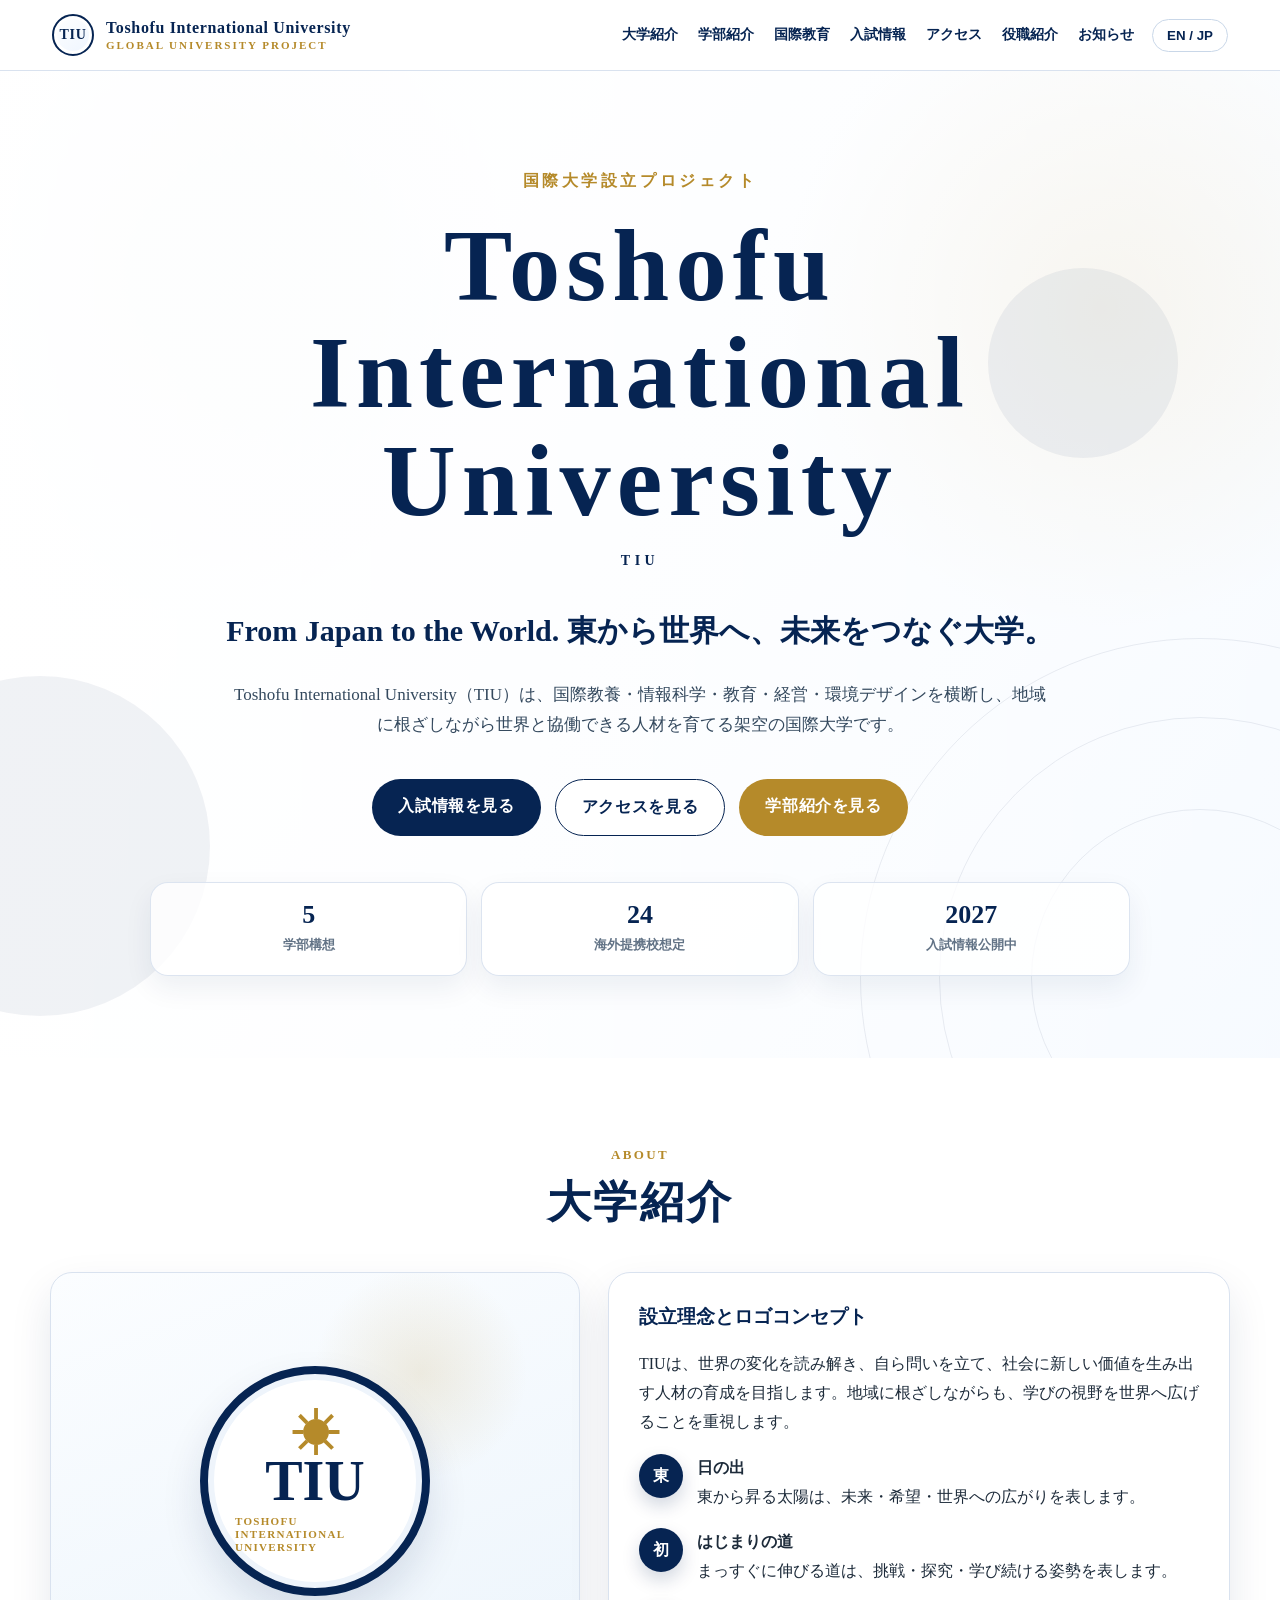
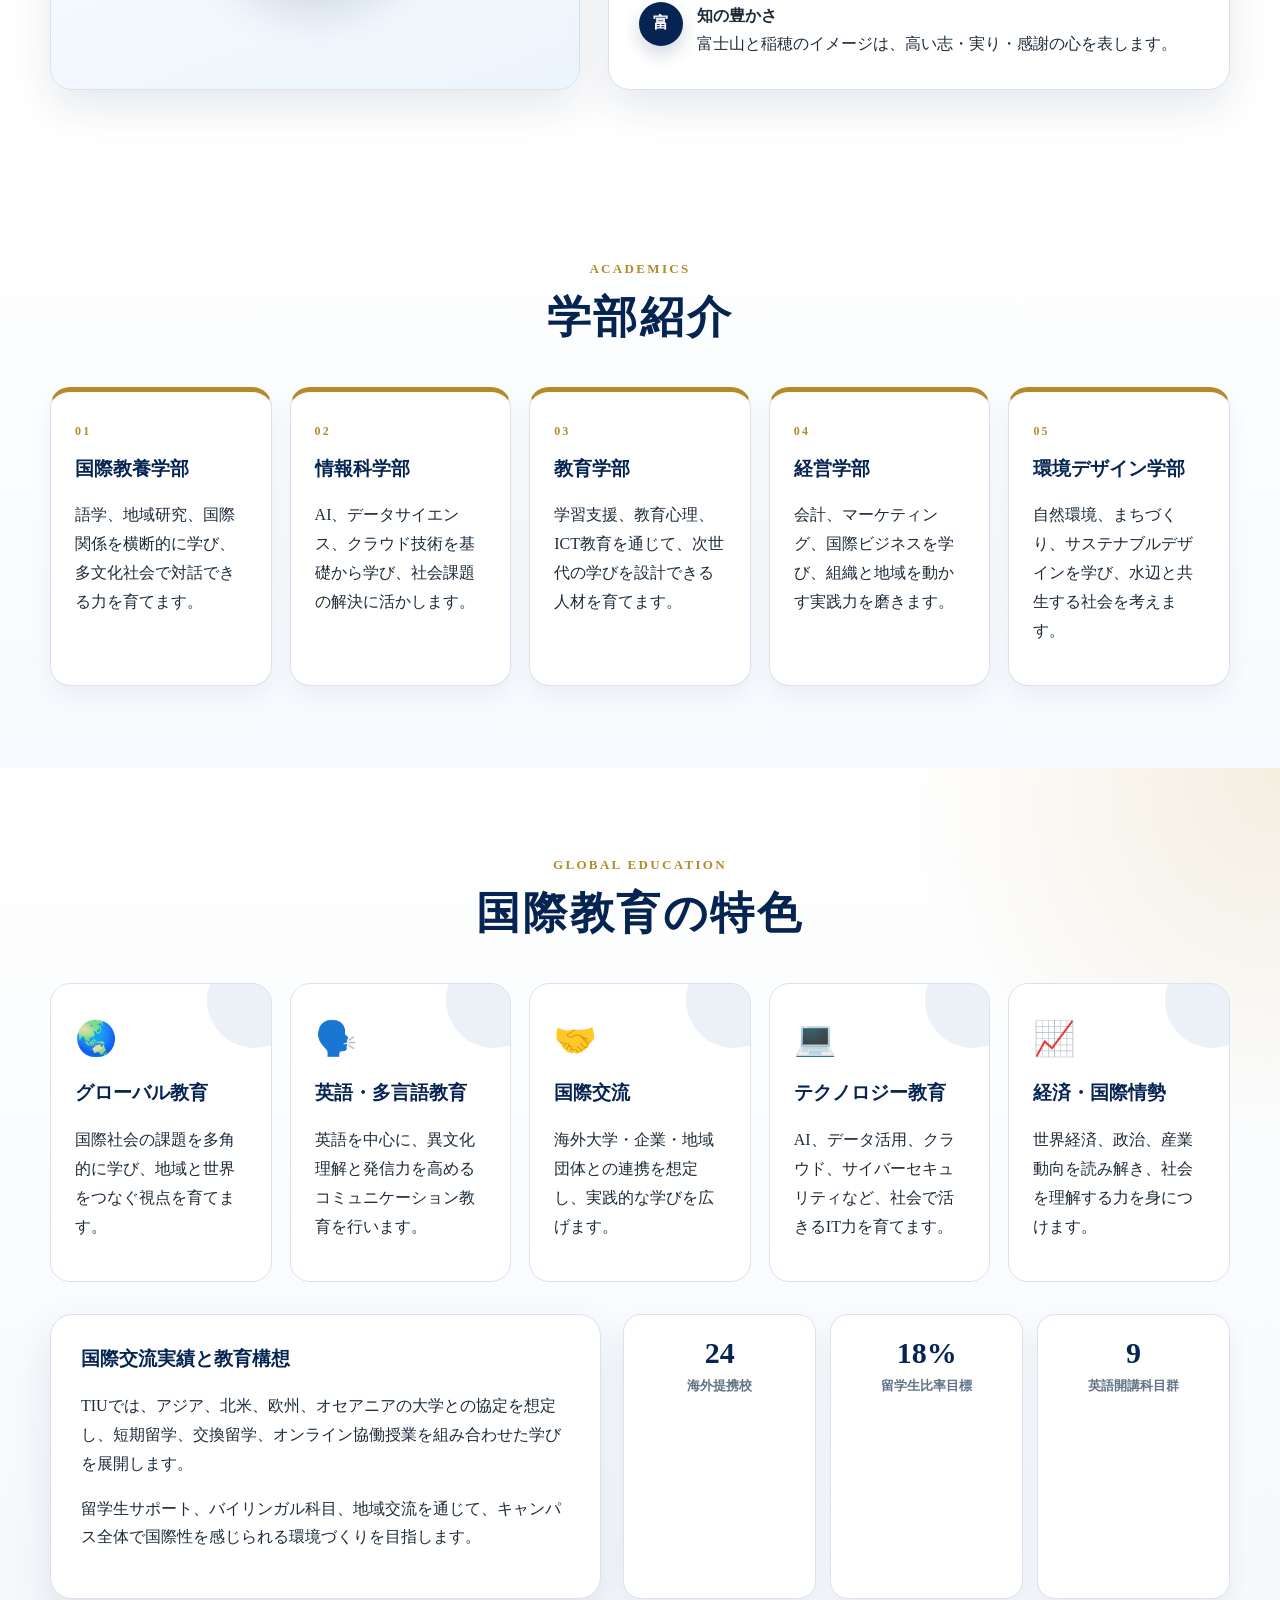
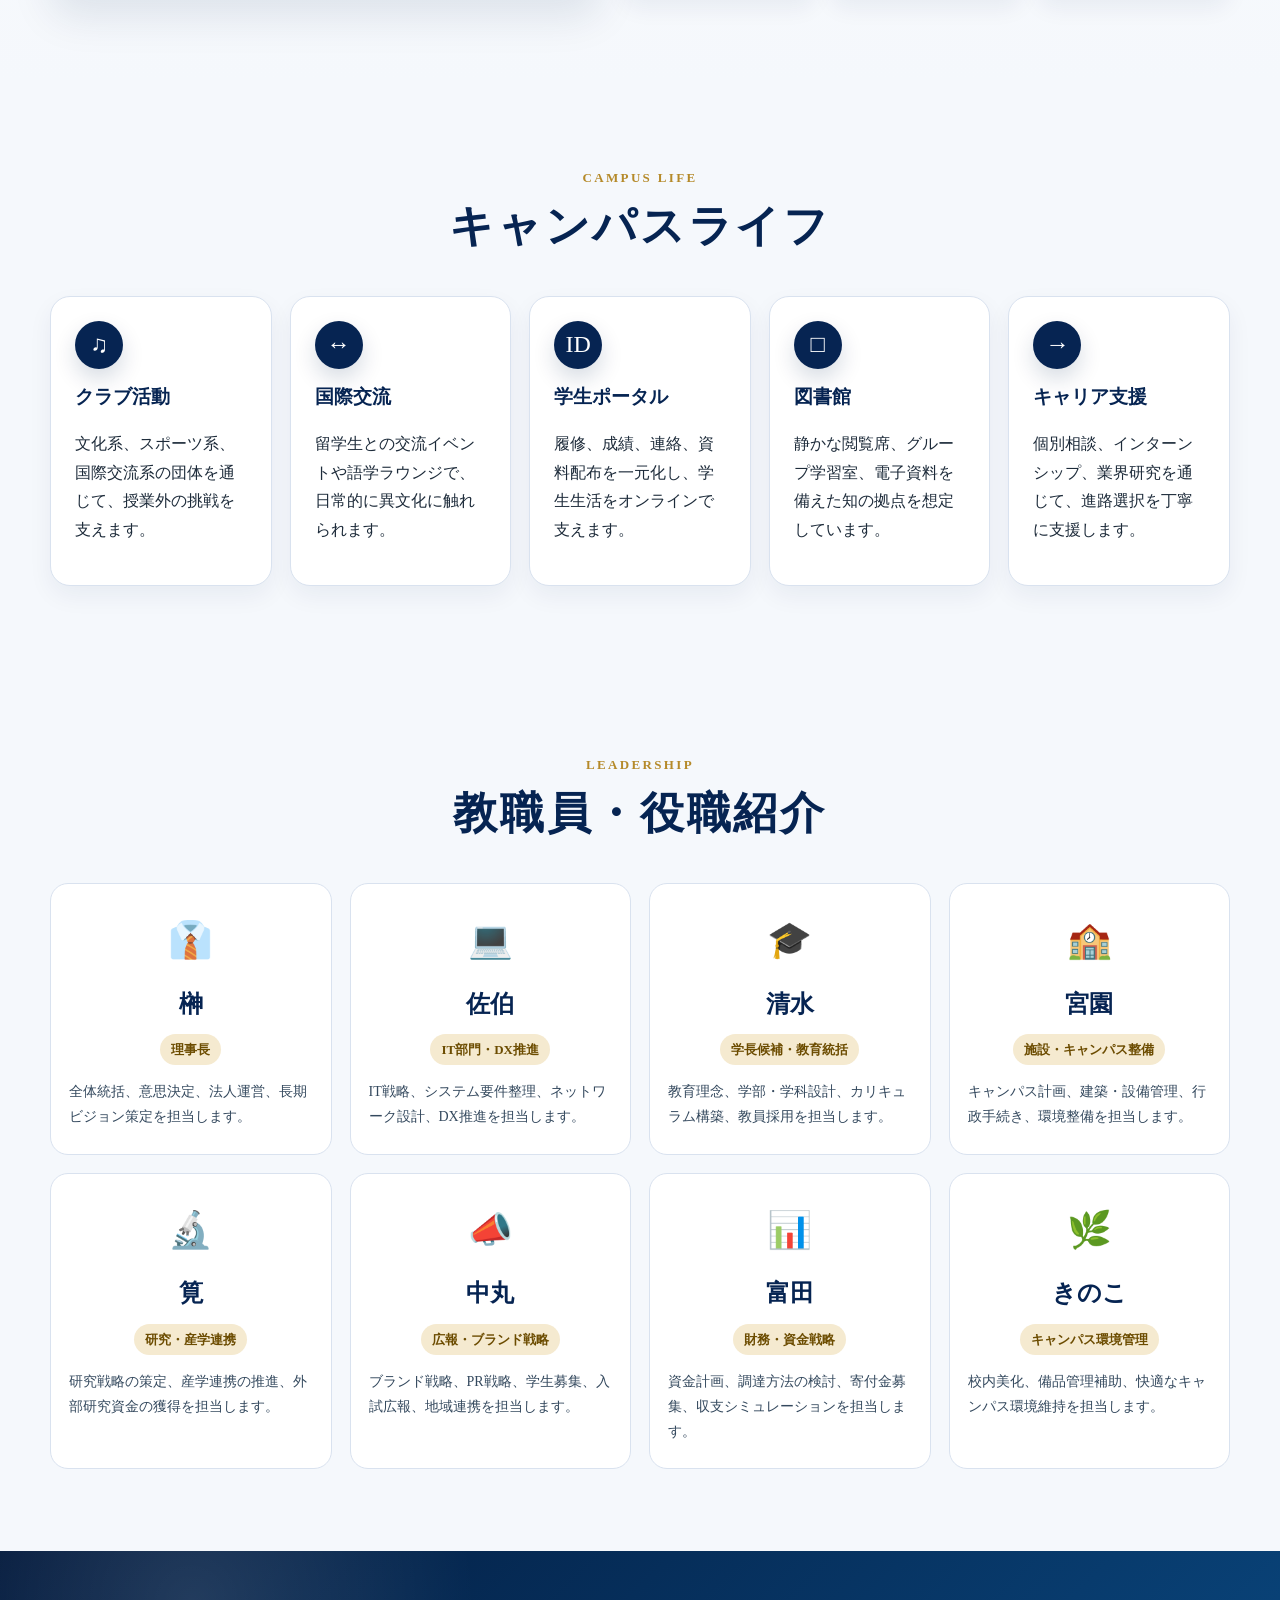
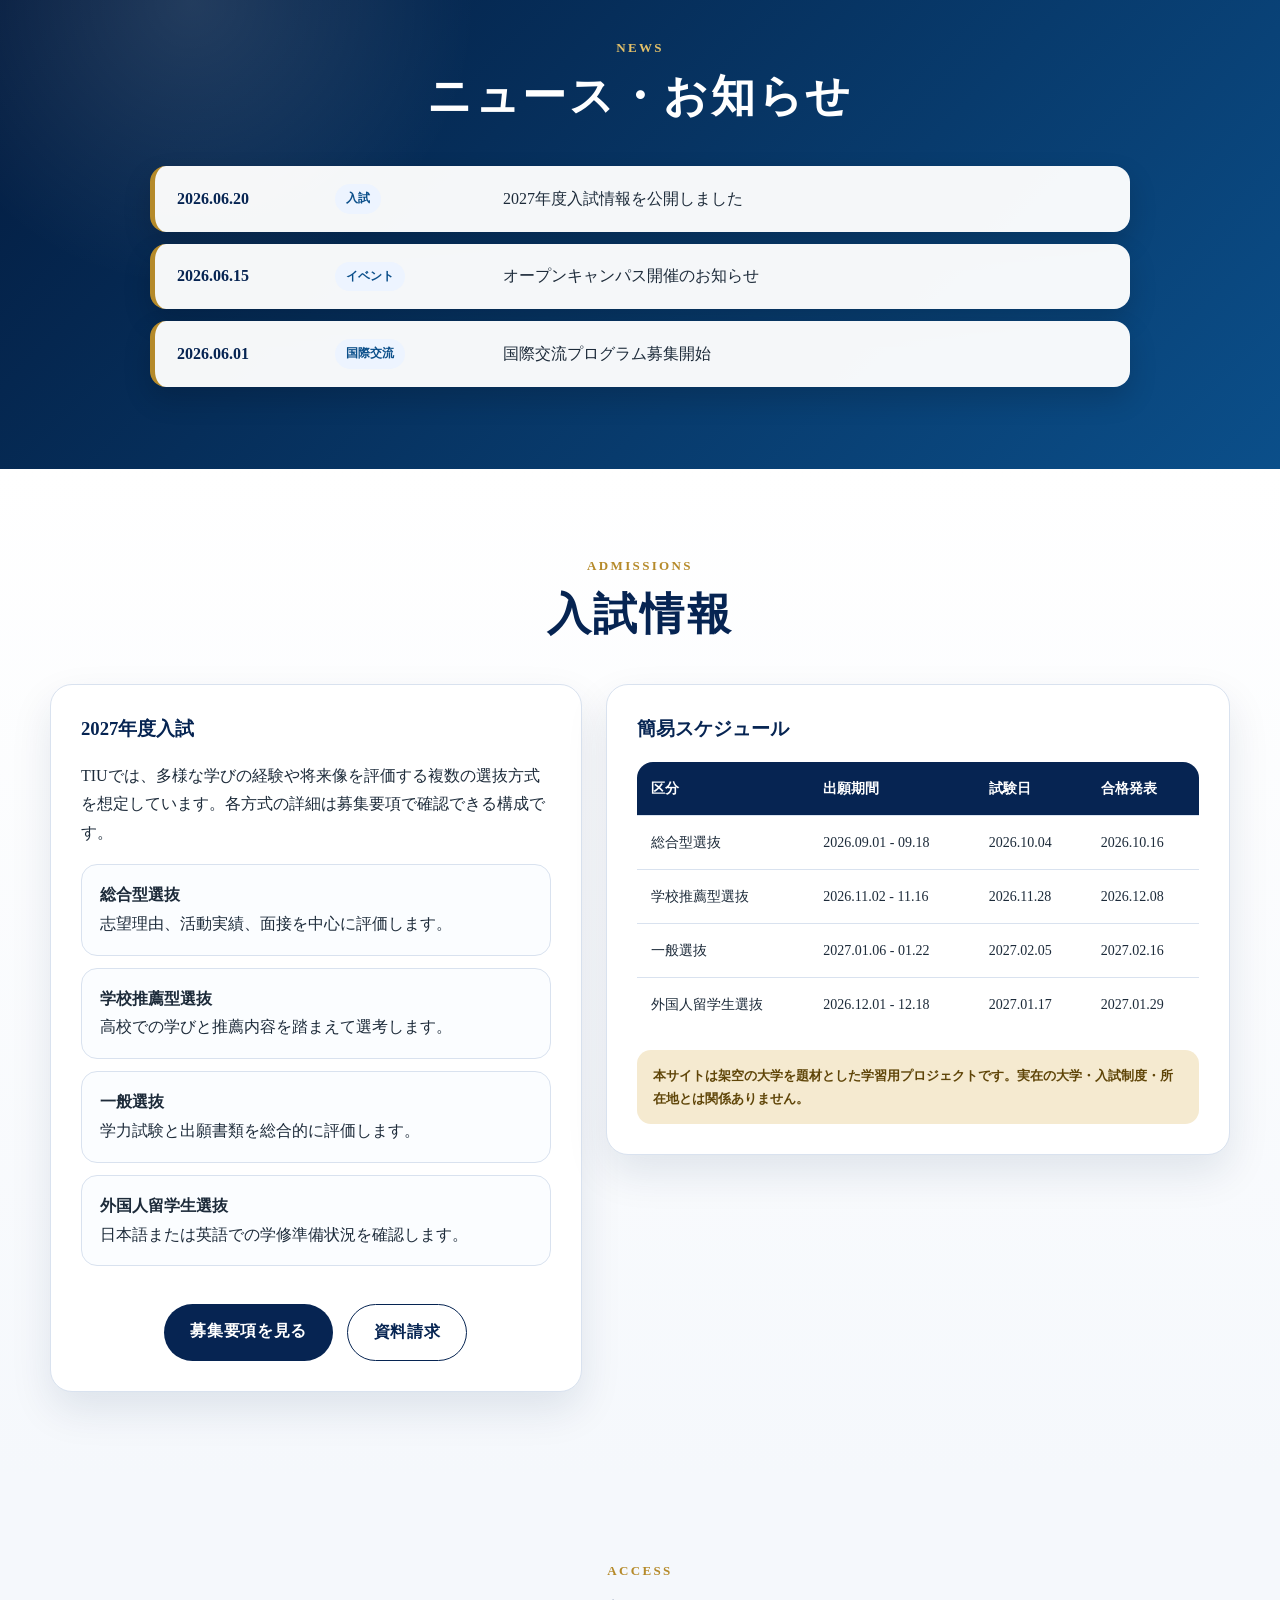
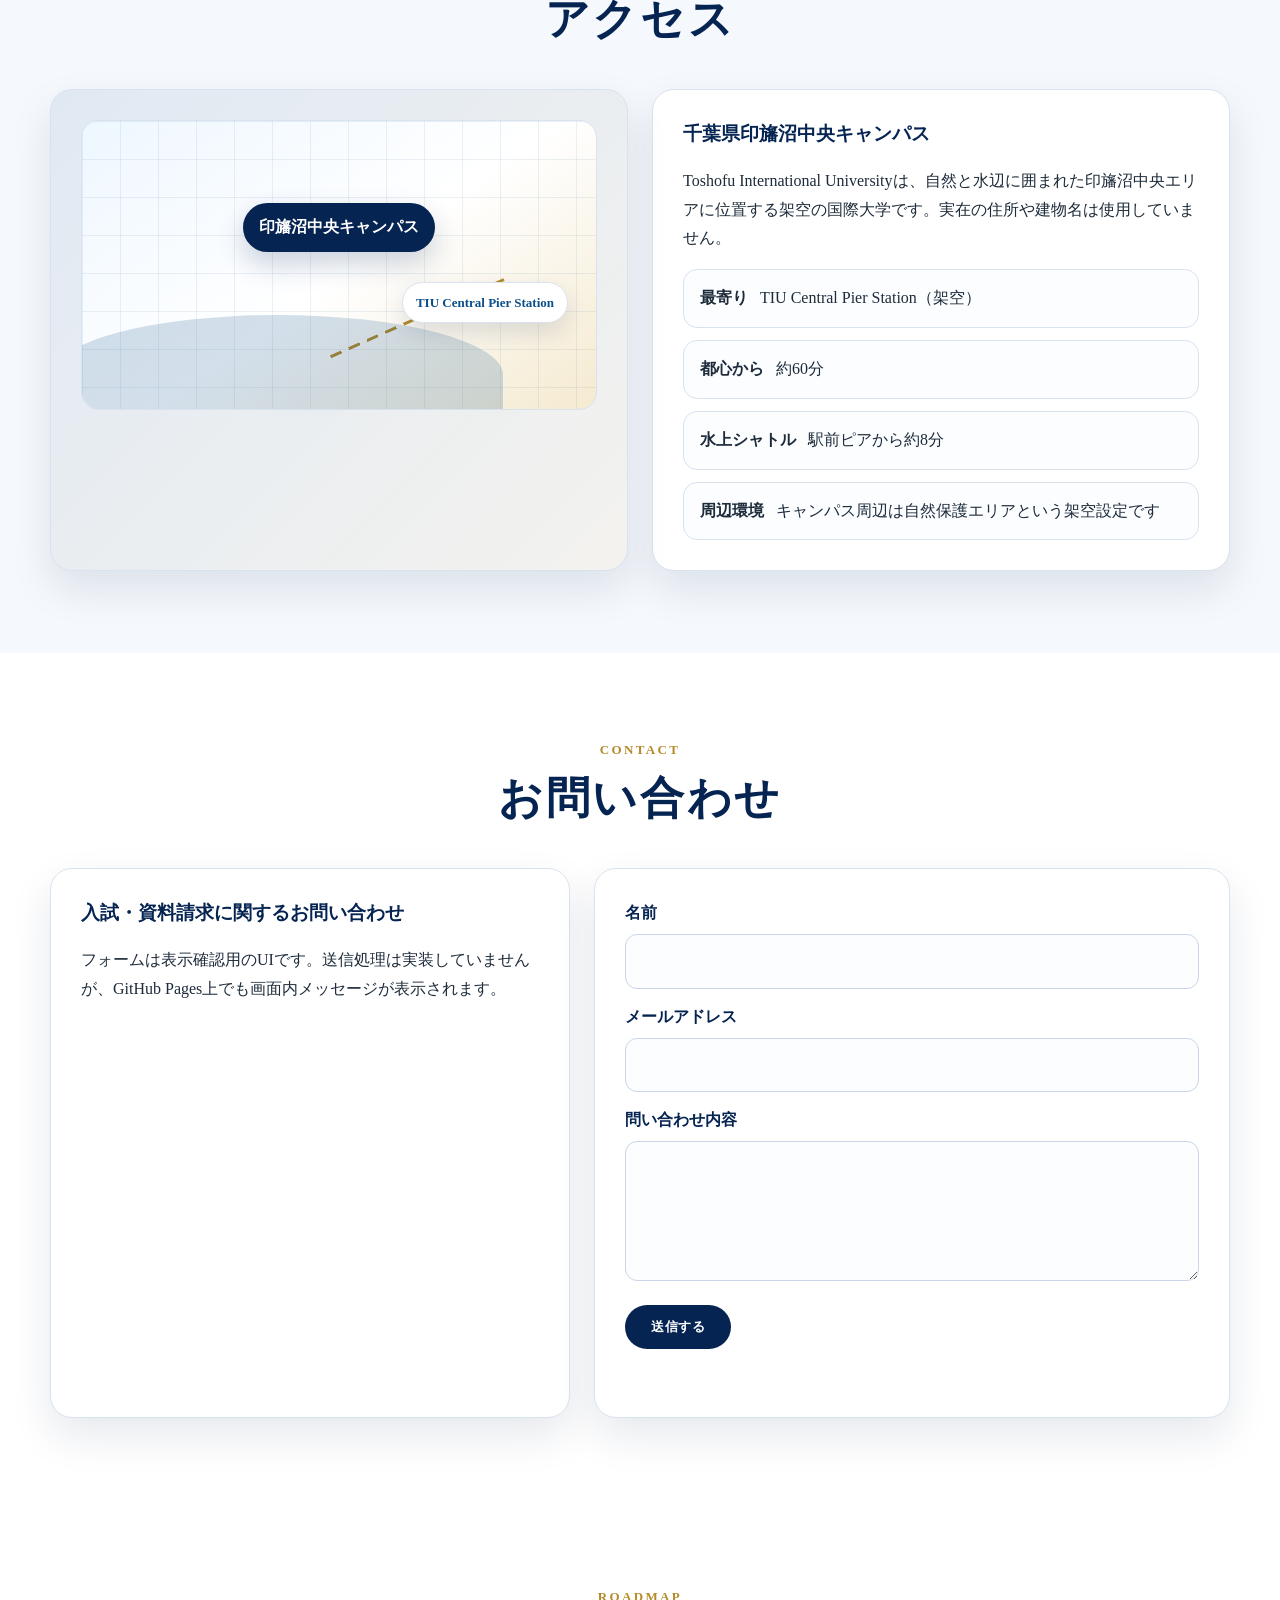
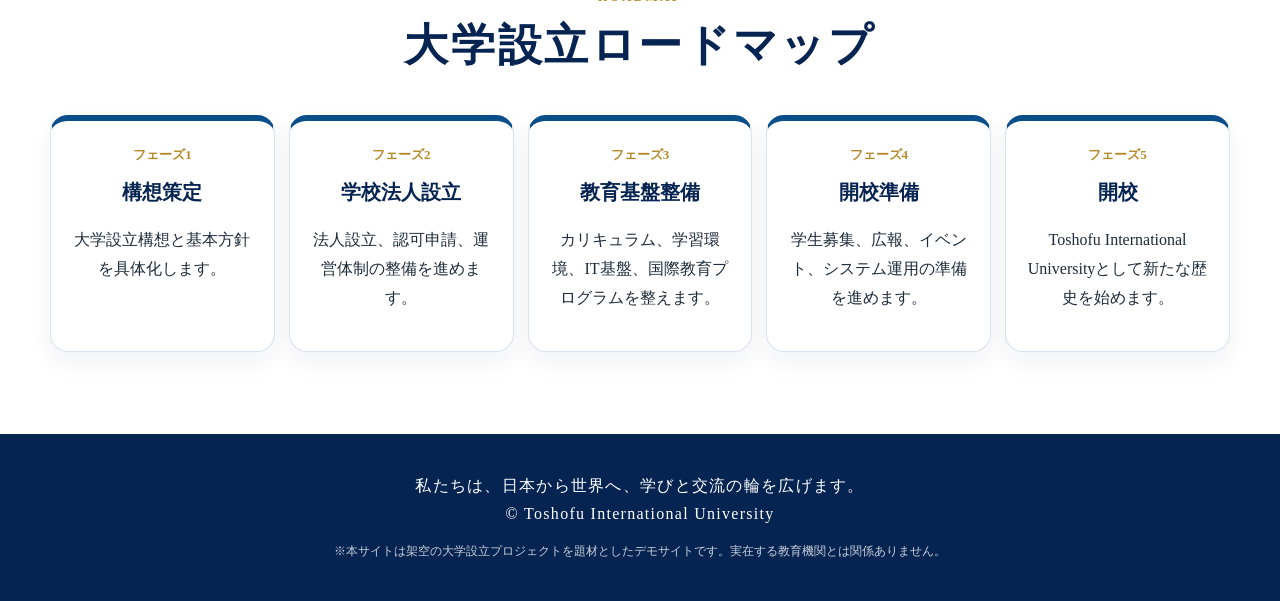
==== commit 40fde7ba: "a" ====
--- a/index.html
+++ b/index.html
@@ -272,6 +272,7 @@
 
     .btn.primary { background: var(--navy); color: white; }
     .btn.secondary { border: 1px solid var(--navy); color: var(--navy); background: white; }
+    .btn.gold { background: var(--gold); color: white; }
 
     .stats {
       max-width: 980px;
@@ -462,6 +463,355 @@
       margin-bottom: 10px;
     }
 
+    .academics {
+      background: linear-gradient(180deg, #ffffff, #f7fafe);
+    }
+
+    .faculty-grid,
+    .life-grid {
+      display: grid;
+      grid-template-columns: repeat(5, 1fr);
+      gap: 18px;
+    }
+
+    .faculty-card,
+    .life-card {
+      background: white;
+      border: 1px solid var(--border);
+      border-radius: 20px;
+      padding: 24px;
+      min-height: 230px;
+      box-shadow: 0 10px 24px rgba(6,36,82,.06);
+      transition: transform .22s ease, box-shadow .22s ease;
+    }
+
+    .faculty-card {
+      border-top: 5px solid var(--gold);
+    }
+
+    .faculty-card:hover,
+    .life-card:hover {
+      transform: translateY(-5px);
+      box-shadow: var(--shadow);
+    }
+
+    .faculty-code {
+      display: inline-block;
+      margin-bottom: 12px;
+      color: var(--gold);
+      font-weight: 900;
+      letter-spacing: .18em;
+      font-size: 12px;
+    }
+
+    .campus-life {
+      background: var(--light);
+    }
+
+    .life-icon {
+      width: 48px;
+      height: 48px;
+      border-radius: 50%;
+      display: grid;
+      place-items: center;
+      margin-bottom: 14px;
+      background: var(--navy);
+      color: white;
+      font-size: 24px;
+      box-shadow: 0 10px 22px rgba(6,36,82,.16);
+    }
+
+    .exchange-panel {
+      margin-top: 32px;
+      display: grid;
+      grid-template-columns: 1fr 1.1fr;
+      gap: 22px;
+      align-items: stretch;
+    }
+
+    .metric-grid {
+      display: grid;
+      grid-template-columns: repeat(3, 1fr);
+      gap: 14px;
+    }
+
+    .metric {
+      background: white;
+      border: 1px solid var(--border);
+      border-radius: 18px;
+      padding: 20px;
+      text-align: center;
+      box-shadow: 0 10px 22px rgba(6,36,82,.06);
+    }
+
+    .metric strong {
+      display: block;
+      color: var(--navy);
+      font-size: 30px;
+      line-height: 1.2;
+    }
+
+    .metric span {
+      color: var(--muted);
+      font-size: 13px;
+      font-weight: 800;
+    }
+
+    .official-news {
+      background:
+        radial-gradient(circle at 15% 10%, rgba(255,255,255,.12), transparent 24%),
+        linear-gradient(135deg, var(--deep-blue), var(--blue));
+      color: white;
+    }
+
+    .official-news .section-title { color: white; }
+    .official-news .section-title span { color: #e4c169; }
+
+    .notice-list {
+      display: grid;
+      gap: 12px;
+      max-width: 980px;
+      margin: 0 auto;
+    }
+
+    .notice-item {
+      display: grid;
+      grid-template-columns: 140px 150px 1fr;
+      gap: 18px;
+      align-items: center;
+      background: rgba(255,255,255,.96);
+      color: var(--text);
+      border-left: 5px solid var(--gold);
+      border-radius: 16px;
+      padding: 18px 22px;
+      box-shadow: 0 12px 28px rgba(0,0,0,.16);
+    }
+
+    .notice-date {
+      color: var(--navy);
+      font-weight: 900;
+    }
+
+    .notice-tag {
+      justify-self: start;
+      border-radius: 999px;
+      padding: 4px 11px;
+      background: #edf4ff;
+      color: var(--blue);
+      font-size: 12px;
+      font-weight: 900;
+    }
+
+    .admissions {
+      background: linear-gradient(180deg, #ffffff, #f5f8fc);
+    }
+
+    .admission-layout {
+      display: grid;
+      grid-template-columns: .92fr 1.08fr;
+      gap: 24px;
+      align-items: start;
+    }
+
+    .admission-layout .card {
+      overflow-x: auto;
+    }
+
+    .admission-types {
+      display: grid;
+      gap: 12px;
+    }
+
+    .admission-type {
+      border: 1px solid var(--border);
+      border-radius: 16px;
+      padding: 16px 18px;
+      background: #fbfdff;
+    }
+
+    .schedule-table {
+      width: 100%;
+      border-collapse: collapse;
+      overflow: hidden;
+      border-radius: 16px;
+      font-size: 14px;
+    }
+
+    .schedule-table th,
+    .schedule-table td {
+      border-bottom: 1px solid var(--border);
+      padding: 14px;
+      text-align: left;
+      vertical-align: top;
+    }
+
+    .schedule-table th {
+      background: var(--navy);
+      color: white;
+      font-weight: 900;
+    }
+
+    .schedule-table tr:last-child td { border-bottom: 0; }
+
+    .project-note {
+      margin-top: 18px;
+      padding: 14px 16px;
+      border-radius: 14px;
+      background: var(--light-gold);
+      color: #5f4508;
+      font-size: 13px;
+      font-weight: 800;
+    }
+
+    .access {
+      background: var(--light);
+    }
+
+    .access-layout {
+      display: grid;
+      grid-template-columns: 1fr 1fr;
+      gap: 24px;
+      align-items: stretch;
+    }
+
+    .map-card {
+      min-height: 360px;
+      position: relative;
+      overflow: hidden;
+      background:
+        linear-gradient(135deg, rgba(11,79,138,.1), rgba(181,138,42,.08)),
+        #f8fbff;
+    }
+
+    .fiction-map {
+      position: relative;
+      min-height: 290px;
+      border: 1px solid var(--border);
+      border-radius: 18px;
+      background:
+        linear-gradient(90deg, rgba(11,79,138,.08) 1px, transparent 1px),
+        linear-gradient(rgba(11,79,138,.08) 1px, transparent 1px),
+        linear-gradient(145deg, #eef7ff, #ffffff 52%, #f5ead0);
+      background-size: 38px 38px, 38px 38px, auto;
+      overflow: hidden;
+    }
+
+    .water {
+      position: absolute;
+      left: -30px;
+      right: 18%;
+      bottom: -26px;
+      height: 120px;
+      border-radius: 50% 50% 0 0;
+      background: rgba(11,79,138,.18);
+    }
+
+    .campus-pin {
+      position: absolute;
+      top: 82px;
+      left: 50%;
+      transform: translateX(-50%);
+      background: var(--navy);
+      color: white;
+      border-radius: 999px;
+      padding: 10px 16px;
+      font-weight: 900;
+      box-shadow: 0 12px 28px rgba(6,36,82,.2);
+      white-space: nowrap;
+    }
+
+    .station-pin {
+      position: absolute;
+      right: 28px;
+      bottom: 86px;
+      background: white;
+      color: var(--blue);
+      border: 1px solid var(--border);
+      border-radius: 999px;
+      padding: 8px 13px;
+      font-size: 13px;
+      font-weight: 900;
+      box-shadow: 0 10px 22px rgba(6,36,82,.12);
+    }
+
+    .route-line {
+      position: absolute;
+      width: 190px;
+      height: 3px;
+      right: 92px;
+      bottom: 128px;
+      background: repeating-linear-gradient(90deg, var(--gold), var(--gold) 12px, transparent 12px, transparent 20px);
+      transform: rotate(-24deg);
+      transform-origin: right center;
+    }
+
+    .access-list {
+      display: grid;
+      gap: 12px;
+      margin-top: 16px;
+    }
+
+    .access-item {
+      display: flex;
+      gap: 12px;
+      align-items: flex-start;
+      padding: 14px 16px;
+      background: #fbfdff;
+      border: 1px solid var(--border);
+      border-radius: 14px;
+    }
+
+    .contact {
+      background: white;
+    }
+
+    .contact-layout {
+      display: grid;
+      grid-template-columns: .9fr 1.1fr;
+      gap: 24px;
+      align-items: stretch;
+    }
+
+    .contact-form {
+      display: grid;
+      gap: 14px;
+    }
+
+    .form-field label {
+      display: block;
+      color: var(--navy);
+      font-weight: 900;
+      margin-bottom: 6px;
+    }
+
+    .form-field input,
+    .form-field textarea {
+      width: 100%;
+      border: 1px solid #c9d7e8;
+      border-radius: 12px;
+      padding: 12px 14px;
+      font: inherit;
+      color: var(--text);
+      background: #fbfdff;
+    }
+
+    .form-field textarea {
+      min-height: 140px;
+      resize: vertical;
+    }
+
+    .form-message {
+      min-height: 24px;
+      color: var(--gold);
+      font-weight: 900;
+    }
+
+    .contact-form .btn {
+      border: 0;
+      cursor: pointer;
+      justify-self: start;
+    }
+
     .roles { background: var(--light); }
 
     .role-grid {
@@ -646,6 +996,12 @@
       .global-grid { grid-template-columns: repeat(2, 1fr); }
       .role-grid { grid-template-columns: repeat(2, 1fr); }
       .roadmap-grid { grid-template-columns: 1fr; }
+      .faculty-grid,
+      .life-grid { grid-template-columns: repeat(2, 1fr); }
+      .exchange-panel,
+      .admission-layout,
+      .access-layout,
+      .contact-layout { grid-template-columns: 1fr; }
     }
 
     @media (max-width: 920px) {
@@ -653,6 +1009,7 @@
       .news-grid { grid-template-columns: 1fr; }
       .nav-links { display: none; }
       .stats { grid-template-columns: 1fr; }
+      .notice-item { grid-template-columns: 1fr; gap: 6px; }
     }
 
     @media (max-width: 600px) {
@@ -667,6 +1024,12 @@
       .card { padding: 22px; }
       .global-grid { grid-template-columns: 1fr; }
       .role-grid { grid-template-columns: 1fr; }
+      .faculty-grid,
+      .life-grid,
+      .metric-grid { grid-template-columns: 1fr; }
+      .schedule-table { font-size: 13px; }
+      .schedule-table th,
+      .schedule-table td { padding: 10px; }
       .emblem { width: 184px; height: 184px; font-size: 44px; }
       .emblem small { bottom: 26px; font-size: 9px; }
       .emblem::before { top: 14px; font-size: 38px; }
@@ -687,10 +1050,12 @@
       <div class="nav-right">
         <nav class="nav-links" aria-label="Main navigation">
           <a href="#about" data-ja="大学紹介" data-en="About">大学紹介</a>
+          <a href="#academics" data-ja="学部紹介" data-en="Academics">学部紹介</a>
           <a href="#international" data-ja="国際教育" data-en="Global Education">国際教育</a>
+          <a href="#admissions" data-ja="入試情報" data-en="Admissions">入試情報</a>
+          <a href="#access" data-ja="アクセス" data-en="Access">アクセス</a>
           <a href="#roles" data-ja="役職紹介" data-en="Leadership">役職紹介</a>
-          <a href="#news" data-ja="国際ニュース" data-en="Global News">国際ニュース</a>
-          <a href="#roadmap" data-ja="ロードマップ" data-en="Roadmap">ロードマップ</a>
+          <a href="#news" data-ja="お知らせ" data-en="News">お知らせ</a>
         </nav>
         <button class="lang-switch" id="langToggle" type="button" aria-label="Switch language">EN / JP</button>
       </div>
@@ -705,16 +1070,17 @@
         <h1 data-ja="Toshofu International University" data-en="Toshofu International University">Toshofu International University</h1>
         <div class="abbr" data-ja="TIU" data-en="TIU">TIU</div>
         <div class="catch" data-ja="From Japan to the World. 東から世界へ、未来をつなぐ大学。" data-en="From Japan to the World. A university connecting learning to the future.">From Japan to the World. 東から世界へ、未来をつなぐ大学。</div>
-        <p class="lead" data-ja="Toshofu International University（TIU）は、国際教育・語学・経済ニュース・テクノロジーを通じて、世界とつながる視野と実践力を育てる大学を目指します。" data-en="Toshofu International University (TIU) aims to cultivate global perspectives and practical skills through international education, languages, economic news, and technology.">Toshofu International University（TIU）は、国際教育・語学・経済ニュース・テクノロジーを通じて、世界とつながる視野と実践力を育てる大学を目指します。</p>
+        <p class="lead" data-ja="Toshofu International University（TIU）は、国際教養・情報科学・教育・経営・環境デザインを横断し、地域に根ざしながら世界と協働できる人材を育てる架空の国際大学です。" data-en="Toshofu International University (TIU) is a fictional international university that connects liberal arts, information science, education, business, and environmental design to cultivate people who can work with the world while staying rooted in the region.">Toshofu International University（TIU）は、国際教養・情報科学・教育・経営・環境デザインを横断し、地域に根ざしながら世界と協働できる人材を育てる架空の国際大学です。</p>
         <div class="btns">
-          <a class="btn primary" href="#about" data-ja="大学紹介を見る" data-en="View About">大学紹介を見る</a>
-          <a class="btn secondary" href="#roles" data-ja="役職紹介を見る" data-en="View Leadership">役職紹介を見る</a>
+          <a class="btn primary" href="#admissions" data-ja="入試情報を見る" data-en="View Admissions">入試情報を見る</a>
+          <a class="btn secondary" href="#access" data-ja="アクセスを見る" data-en="View Access">アクセスを見る</a>
+          <a class="btn gold" href="#academics" data-ja="学部紹介を見る" data-en="Explore Academics">学部紹介を見る</a>
         </div>
 
         <div class="stats" aria-label="University highlights">
-          <div class="stat"><strong>Global</strong><span data-ja="国際教育を軸にした学び" data-en="Learning centered on global education">国際教育を軸にした学び</span></div>
-          <div class="stat"><strong>DX</strong><span data-ja="テクノロジーと社会を接続" data-en="Connecting technology and society">テクノロジーと社会を接続</span></div>
-          <div class="stat"><strong>News</strong><span data-ja="経済・国際情勢を日常的に学ぶ" data-en="Daily learning from economy and world affairs">経済・国際情勢を日常的に学ぶ</span></div>
+          <div class="stat"><strong>5</strong><span data-ja="学部構想" data-en="Academic faculties">学部構想</span></div>
+          <div class="stat"><strong>24</strong><span data-ja="海外提携校想定" data-en="Planned partner institutions">海外提携校想定</span></div>
+          <div class="stat"><strong>2027</strong><span data-ja="入試情報公開中" data-en="Admissions information available">入試情報公開中</span></div>
         </div>
       </div>
     </section>
@@ -738,6 +1104,42 @@
               <div class="concept-item"><div class="circle">富</div><div><strong data-ja="知の豊かさ" data-en="Intellectual Abundance">知の豊かさ</strong><br><span data-ja="富士山と稲穂のイメージは、高い志・実り・感謝の心を表します。" data-en="Mt. Fuji and rice ears express aspiration, harvest, and gratitude.">富士山と稲穂のイメージは、高い志・実り・感謝の心を表します。</span></div></div>
             </div>
           </div>
+        </div>
+      </div>
+    </section>
+
+    <section id="academics" class="academics reveal">
+      <div class="container">
+        <div class="section-title">
+          <span>ACADEMICS</span>
+          <h2 data-ja="学部紹介" data-en="Academic Faculties">学部紹介</h2>
+        </div>
+        <div class="faculty-grid">
+          <article class="faculty-card">
+            <span class="faculty-code">01</span>
+            <h3 data-ja="国際教養学部" data-en="Faculty of International Liberal Arts">国際教養学部</h3>
+            <p data-ja="語学、地域研究、国際関係を横断的に学び、多文化社会で対話できる力を育てます。" data-en="Students study languages, regional studies, and international relations to build dialogue skills for multicultural society.">語学、地域研究、国際関係を横断的に学び、多文化社会で対話できる力を育てます。</p>
+          </article>
+          <article class="faculty-card">
+            <span class="faculty-code">02</span>
+            <h3 data-ja="情報科学部" data-en="Faculty of Information Science">情報科学部</h3>
+            <p data-ja="AI、データサイエンス、クラウド技術を基礎から学び、社会課題の解決に活かします。" data-en="Students learn AI, data science, and cloud technologies from the foundations and apply them to social issues.">AI、データサイエンス、クラウド技術を基礎から学び、社会課題の解決に活かします。</p>
+          </article>
+          <article class="faculty-card">
+            <span class="faculty-code">03</span>
+            <h3 data-ja="教育学部" data-en="Faculty of Education">教育学部</h3>
+            <p data-ja="学習支援、教育心理、ICT教育を通じて、次世代の学びを設計できる人材を育てます。" data-en="Through learning support, educational psychology, and ICT education, students learn to design next-generation learning.">学習支援、教育心理、ICT教育を通じて、次世代の学びを設計できる人材を育てます。</p>
+          </article>
+          <article class="faculty-card">
+            <span class="faculty-code">04</span>
+            <h3 data-ja="経営学部" data-en="Faculty of Business Administration">経営学部</h3>
+            <p data-ja="会計、マーケティング、国際ビジネスを学び、組織と地域を動かす実践力を磨きます。" data-en="Students study accounting, marketing, and international business to build practical organizational leadership.">会計、マーケティング、国際ビジネスを学び、組織と地域を動かす実践力を磨きます。</p>
+          </article>
+          <article class="faculty-card">
+            <span class="faculty-code">05</span>
+            <h3 data-ja="環境デザイン学部" data-en="Faculty of Environmental Design">環境デザイン学部</h3>
+            <p data-ja="自然環境、まちづくり、サステナブルデザインを学び、水辺と共生する社会を考えます。" data-en="Students explore nature, community planning, and sustainable design for societies that coexist with waterside environments.">自然環境、まちづくり、サステナブルデザインを学び、水辺と共生する社会を考えます。</p>
+          </article>
         </div>
       </div>
     </section>
@@ -775,6 +1177,34 @@
             <p data-ja="世界経済、政治、産業動向を読み解き、社会を理解する力を身につけます。" data-en="Students learn to understand society by reading global economic, political, and industrial trends.">世界経済、政治、産業動向を読み解き、社会を理解する力を身につけます。</p>
           </div>
         </div>
+        <div class="exchange-panel">
+          <div class="card">
+            <h3 data-ja="国際交流実績と教育構想" data-en="International Exchange and Global Education">国際交流実績と教育構想</h3>
+            <p data-ja="TIUでは、アジア、北米、欧州、オセアニアの大学との協定を想定し、短期留学、交換留学、オンライン協働授業を組み合わせた学びを展開します。" data-en="TIU envisions agreements with universities in Asia, North America, Europe, and Oceania, combining short-term study abroad, exchange programs, and online collaborative classes.">TIUでは、アジア、北米、欧州、オセアニアの大学との協定を想定し、短期留学、交換留学、オンライン協働授業を組み合わせた学びを展開します。</p>
+            <p data-ja="留学生サポート、バイリンガル科目、地域交流を通じて、キャンパス全体で国際性を感じられる環境づくりを目指します。" data-en="Through international student support, bilingual courses, and community exchange, TIU aims to create a campus where global perspectives are part of everyday life.">留学生サポート、バイリンガル科目、地域交流を通じて、キャンパス全体で国際性を感じられる環境づくりを目指します。</p>
+          </div>
+          <div class="metric-grid" aria-label="International exchange data">
+            <div class="metric"><strong>24</strong><span data-ja="海外提携校" data-en="Partner institutions">海外提携校</span></div>
+            <div class="metric"><strong>18%</strong><span data-ja="留学生比率目標" data-en="International student target">留学生比率目標</span></div>
+            <div class="metric"><strong>9</strong><span data-ja="英語開講科目群" data-en="English-taught course clusters">英語開講科目群</span></div>
+          </div>
+        </div>
+      </div>
+    </section>
+
+    <section id="campus-life" class="campus-life reveal">
+      <div class="container">
+        <div class="section-title">
+          <span>CAMPUS LIFE</span>
+          <h2 data-ja="キャンパスライフ" data-en="Campus Life">キャンパスライフ</h2>
+        </div>
+        <div class="life-grid">
+          <article class="life-card"><div class="life-icon">♫</div><h3 data-ja="クラブ活動" data-en="Clubs and Activities">クラブ活動</h3><p data-ja="文化系、スポーツ系、国際交流系の団体を通じて、授業外の挑戦を支えます。" data-en="Cultural, sports, and international exchange groups support learning beyond the classroom.">文化系、スポーツ系、国際交流系の団体を通じて、授業外の挑戦を支えます。</p></article>
+          <article class="life-card"><div class="life-icon">↔</div><h3 data-ja="国際交流" data-en="International Exchange">国際交流</h3><p data-ja="留学生との交流イベントや語学ラウンジで、日常的に異文化に触れられます。" data-en="Exchange events and language lounges help students encounter different cultures in daily life.">留学生との交流イベントや語学ラウンジで、日常的に異文化に触れられます。</p></article>
+          <article class="life-card"><div class="life-icon">ID</div><h3 data-ja="学生ポータル" data-en="Student Portal">学生ポータル</h3><p data-ja="履修、成績、連絡、資料配布を一元化し、学生生活をオンラインで支えます。" data-en="Course registration, grades, notices, and materials are organized in one online portal.">履修、成績、連絡、資料配布を一元化し、学生生活をオンラインで支えます。</p></article>
+          <article class="life-card"><div class="life-icon">□</div><h3 data-ja="図書館" data-en="Library">図書館</h3><p data-ja="静かな閲覧席、グループ学習室、電子資料を備えた知の拠点を想定しています。" data-en="The library is planned as a learning hub with quiet seats, group rooms, and digital resources.">静かな閲覧席、グループ学習室、電子資料を備えた知の拠点を想定しています。</p></article>
+          <article class="life-card"><div class="life-icon">→</div><h3 data-ja="キャリア支援" data-en="Career Support">キャリア支援</h3><p data-ja="個別相談、インターンシップ、業界研究を通じて、進路選択を丁寧に支援します。" data-en="Individual advising, internships, and industry research support each student's career path.">個別相談、インターンシップ、業界研究を通じて、進路選択を丁寧に支援します。</p></article>
+        </div>
       </div>
     </section>
 
@@ -797,32 +1227,116 @@
       </div>
     </section>
 
-    <section id="news" class="news reveal">
+    <section id="news" class="official-news reveal">
       <div class="container">
         <div class="section-title">
-          <span>GLOBAL & ECONOMIC NEWS</span>
-          <h2 data-ja="経済・国際ニュースダイジェスト" data-en="Economic and Global News Digest">経済・国際ニュースダイジェスト</h2>
-        </div>
-        <p class="news-note" data-ja="国際社会の動きを学びにつなげるための掲載欄です。GitHub Pagesの静的サイトでは、自動取得ではなく手動更新できるニュースカード形式にしています。" data-en="This section connects global events with learning. For a static GitHub Pages site, these cards are designed for safe manual updates rather than automatic fetching.">国際社会の動きを学びにつなげるための掲載欄です。GitHub Pagesの静的サイトでは、自動取得ではなく手動更新できるニュースカード形式にしています。</p>
-        <div class="news-grid">
-          <article class="news-card">
-            <div class="news-tag" data-ja="経済" data-en="Economy">経済</div>
-            <div class="news-date" data-ja="更新日：2026.06" data-en="Updated: 2026.06">更新日：2026.06</div>
-            <h3 data-ja="世界経済の変化と大学教育" data-en="Global Economic Change and University Education">世界経済の変化と大学教育</h3>
-            <p data-ja="為替、物価、雇用、産業構造の変化を読み解き、社会を理解する力を育てます。" data-en="Students learn to understand society by analyzing exchange rates, prices, employment, and industrial change.">為替、物価、雇用、産業構造の変化を読み解き、社会を理解する力を育てます。</p>
-          </article>
-          <article class="news-card">
-            <div class="news-tag" data-ja="国際" data-en="Global">国際</div>
-            <div class="news-date" data-ja="更新日：2026.06" data-en="Updated: 2026.06">更新日：2026.06</div>
-            <h3 data-ja="国際情勢と多文化理解" data-en="Global Affairs and Cultural Understanding">国際情勢と多文化理解</h3>
-            <p data-ja="各国の政策、地域課題、国際協力を学び、多角的に考える力を養います。" data-en="Students explore policies, regional issues, and international cooperation from multiple perspectives.">各国の政策、地域課題、国際協力を学び、多角的に考える力を養います。</p>
-          </article>
-          <article class="news-card">
-            <div class="news-tag" data-ja="テクノロジー" data-en="Technology">テクノロジー</div>
-            <div class="news-date" data-ja="更新日：2026.06" data-en="Updated: 2026.06">更新日：2026.06</div>
-            <h3 data-ja="AI・DXと未来の学び" data-en="AI, DX, and Future Learning">AI・DXと未来の学び</h3>
-            <p data-ja="AI、データ活用、クラウド、サイバーセキュリティなど、未来社会に必要な知識を扱います。" data-en="The curriculum covers AI, data, cloud, cybersecurity, and knowledge needed for the future.">AI、データ活用、クラウド、サイバーセキュリティなど、未来社会に必要な知識を扱います。</p>
-          </article>
+          <span>NEWS</span>
+          <h2 data-ja="ニュース・お知らせ" data-en="News and Announcements">ニュース・お知らせ</h2>
+        </div>
+        <div class="notice-list">
+          <article class="notice-item"><div class="notice-date">2026.06.20</div><div class="notice-tag" data-ja="入試" data-en="Admissions">入試</div><div data-ja="2027年度入試情報を公開しました" data-en="Admissions information for 2027 has been published">2027年度入試情報を公開しました</div></article>
+          <article class="notice-item"><div class="notice-date">2026.06.15</div><div class="notice-tag" data-ja="イベント" data-en="Event">イベント</div><div data-ja="オープンキャンパス開催のお知らせ" data-en="Open campus event announcement">オープンキャンパス開催のお知らせ</div></article>
+          <article class="notice-item"><div class="notice-date">2026.06.01</div><div class="notice-tag" data-ja="国際交流" data-en="Global">国際交流</div><div data-ja="国際交流プログラム募集開始" data-en="Applications open for international exchange programs">国際交流プログラム募集開始</div></article>
+        </div>
+      </div>
+    </section>
+
+    <section id="admissions" class="admissions reveal">
+      <div class="container">
+        <div class="section-title">
+          <span>ADMISSIONS</span>
+          <h2 data-ja="入試情報" data-en="Admissions">入試情報</h2>
+        </div>
+        <div class="admission-layout">
+          <div class="card">
+            <h3 data-ja="2027年度入試" data-en="2027 Admissions">2027年度入試</h3>
+            <p data-ja="TIUでは、多様な学びの経験や将来像を評価する複数の選抜方式を想定しています。各方式の詳細は募集要項で確認できる構成です。" data-en="TIU envisions multiple selection methods to evaluate diverse learning experiences and future goals. Details are provided in the application guidelines.">TIUでは、多様な学びの経験や将来像を評価する複数の選抜方式を想定しています。各方式の詳細は募集要項で確認できる構成です。</p>
+            <div class="admission-types">
+              <div class="admission-type"><strong data-ja="総合型選抜" data-en="Comprehensive Selection">総合型選抜</strong><br><span data-ja="志望理由、活動実績、面接を中心に評価します。" data-en="Evaluates motivation, activities, and interview performance.">志望理由、活動実績、面接を中心に評価します。</span></div>
+              <div class="admission-type"><strong data-ja="学校推薦型選抜" data-en="School Recommendation Selection">学校推薦型選抜</strong><br><span data-ja="高校での学びと推薦内容を踏まえて選考します。" data-en="Reviews high school learning and recommendation materials.">高校での学びと推薦内容を踏まえて選考します。</span></div>
+              <div class="admission-type"><strong data-ja="一般選抜" data-en="General Selection">一般選抜</strong><br><span data-ja="学力試験と出願書類を総合的に評価します。" data-en="Evaluates academic tests and application documents.">学力試験と出願書類を総合的に評価します。</span></div>
+              <div class="admission-type"><strong data-ja="外国人留学生選抜" data-en="International Student Selection">外国人留学生選抜</strong><br><span data-ja="日本語または英語での学修準備状況を確認します。" data-en="Confirms readiness to study in Japanese or English.">日本語または英語での学修準備状況を確認します。</span></div>
+            </div>
+            <div class="btns">
+              <a class="btn primary" href="#admissions" data-ja="募集要項を見る" data-en="View Guidelines">募集要項を見る</a>
+              <a class="btn secondary" href="#contact" data-ja="資料請求" data-en="Request Materials">資料請求</a>
+            </div>
+          </div>
+          <div class="card">
+            <h3 data-ja="簡易スケジュール" data-en="Outline Schedule">簡易スケジュール</h3>
+            <table class="schedule-table">
+              <thead>
+                <tr><th data-ja="区分" data-en="Type">区分</th><th data-ja="出願期間" data-en="Application">出願期間</th><th data-ja="試験日" data-en="Exam">試験日</th><th data-ja="合格発表" data-en="Results">合格発表</th></tr>
+              </thead>
+              <tbody>
+                <tr><td data-ja="総合型選抜" data-en="Comprehensive">総合型選抜</td><td>2026.09.01 - 09.18</td><td>2026.10.04</td><td>2026.10.16</td></tr>
+                <tr><td data-ja="学校推薦型選抜" data-en="Recommendation">学校推薦型選抜</td><td>2026.11.02 - 11.16</td><td>2026.11.28</td><td>2026.12.08</td></tr>
+                <tr><td data-ja="一般選抜" data-en="General">一般選抜</td><td>2027.01.06 - 01.22</td><td>2027.02.05</td><td>2027.02.16</td></tr>
+                <tr><td data-ja="外国人留学生選抜" data-en="International">外国人留学生選抜</td><td>2026.12.01 - 12.18</td><td>2027.01.17</td><td>2027.01.29</td></tr>
+              </tbody>
+            </table>
+            <div class="project-note" data-ja="本サイトは架空の大学を題材とした学習用プロジェクトです。実在の大学・入試制度・所在地とは関係ありません。" data-en="This site is a learning project based on a fictional university. It is not related to any real university, admissions system, or location.">本サイトは架空の大学を題材とした学習用プロジェクトです。実在の大学・入試制度・所在地とは関係ありません。</div>
+          </div>
+        </div>
+      </div>
+    </section>
+
+    <section id="access" class="access reveal">
+      <div class="container">
+        <div class="section-title">
+          <span>ACCESS</span>
+          <h2 data-ja="アクセス" data-en="Access">アクセス</h2>
+        </div>
+        <div class="access-layout">
+          <div class="card map-card">
+            <div class="fiction-map" aria-label="Fictional campus map">
+              <div class="route-line" aria-hidden="true"></div>
+              <div class="water" aria-hidden="true"></div>
+              <div class="campus-pin" data-ja="印旛沼中央キャンパス" data-en="Inbanuma Central Campus">印旛沼中央キャンパス</div>
+              <div class="station-pin" data-ja="TIU Central Pier Station" data-en="TIU Central Pier Station">TIU Central Pier Station</div>
+            </div>
+          </div>
+          <div class="card">
+            <h3 data-ja="千葉県印旛沼中央キャンパス" data-en="Chiba Inbanuma Central Campus">千葉県印旛沼中央キャンパス</h3>
+            <p data-ja="Toshofu International Universityは、自然と水辺に囲まれた印旛沼中央エリアに位置する架空の国際大学です。実在の住所や建物名は使用していません。" data-en="Toshofu International University is a fictional international university located in the Inbanuma Central area, surrounded by nature and waterside scenery. No real address or building name is used.">Toshofu International Universityは、自然と水辺に囲まれた印旛沼中央エリアに位置する架空の国際大学です。実在の住所や建物名は使用していません。</p>
+            <div class="access-list">
+              <div class="access-item"><strong data-ja="最寄り" data-en="Nearest">最寄り</strong><span data-ja="TIU Central Pier Station（架空）" data-en="TIU Central Pier Station (fictional)">TIU Central Pier Station（架空）</span></div>
+              <div class="access-item"><strong data-ja="都心から" data-en="From central Tokyo">都心から</strong><span data-ja="約60分" data-en="About 60 minutes">約60分</span></div>
+              <div class="access-item"><strong data-ja="水上シャトル" data-en="Water shuttle">水上シャトル</strong><span data-ja="駅前ピアから約8分" data-en="About 8 minutes from the pier">駅前ピアから約8分</span></div>
+              <div class="access-item"><strong data-ja="周辺環境" data-en="Surroundings">周辺環境</strong><span data-ja="キャンパス周辺は自然保護エリアという架空設定です" data-en="The surrounding nature conservation area is a fictional setting">キャンパス周辺は自然保護エリアという架空設定です</span></div>
+            </div>
+          </div>
+        </div>
+      </div>
+    </section>
+
+    <section id="contact" class="contact reveal">
+      <div class="container">
+        <div class="section-title">
+          <span>CONTACT</span>
+          <h2 data-ja="お問い合わせ" data-en="Contact">お問い合わせ</h2>
+        </div>
+        <div class="contact-layout">
+          <div class="card">
+            <h3 data-ja="入試・資料請求に関するお問い合わせ" data-en="Admissions and Materials Inquiry">入試・資料請求に関するお問い合わせ</h3>
+            <p data-ja="フォームは表示確認用のUIです。送信処理は実装していませんが、GitHub Pages上でも画面内メッセージが表示されます。" data-en="This form is a UI mockup for display. Submission is not implemented, but a message appears on GitHub Pages.">フォームは表示確認用のUIです。送信処理は実装していませんが、GitHub Pages上でも画面内メッセージが表示されます。</p>
+          </div>
+          <form class="card contact-form" id="contactForm">
+            <div class="form-field">
+              <label for="name" data-ja="名前" data-en="Name">名前</label>
+              <input id="name" name="name" type="text" autocomplete="name">
+            </div>
+            <div class="form-field">
+              <label for="email" data-ja="メールアドレス" data-en="Email">メールアドレス</label>
+              <input id="email" name="email" type="email" autocomplete="email">
+            </div>
+            <div class="form-field">
+              <label for="message" data-ja="問い合わせ内容" data-en="Message">問い合わせ内容</label>
+              <textarea id="message" name="message"></textarea>
+            </div>
+            <button class="btn primary" type="submit" data-ja="送信する" data-en="Send">送信する</button>
+            <div class="form-message" id="formMessage" aria-live="polite"></div>
+          </form>
         </div>
       </div>
     </section>
@@ -862,6 +1376,16 @@
       });
     });
 
+    const contactForm = document.getElementById("contactForm");
+    const formMessage = document.getElementById("formMessage");
+
+    contactForm.addEventListener("submit", (event) => {
+      event.preventDefault();
+      formMessage.textContent = currentLang === "ja"
+        ? "送信機能は現在準備中です。"
+        : "The submission feature is currently being prepared.";
+    });
+
     const observer = new IntersectionObserver((entries) => {
       entries.forEach(entry => {
         if (entry.isIntersecting) entry.target.classList.add("is-visible");
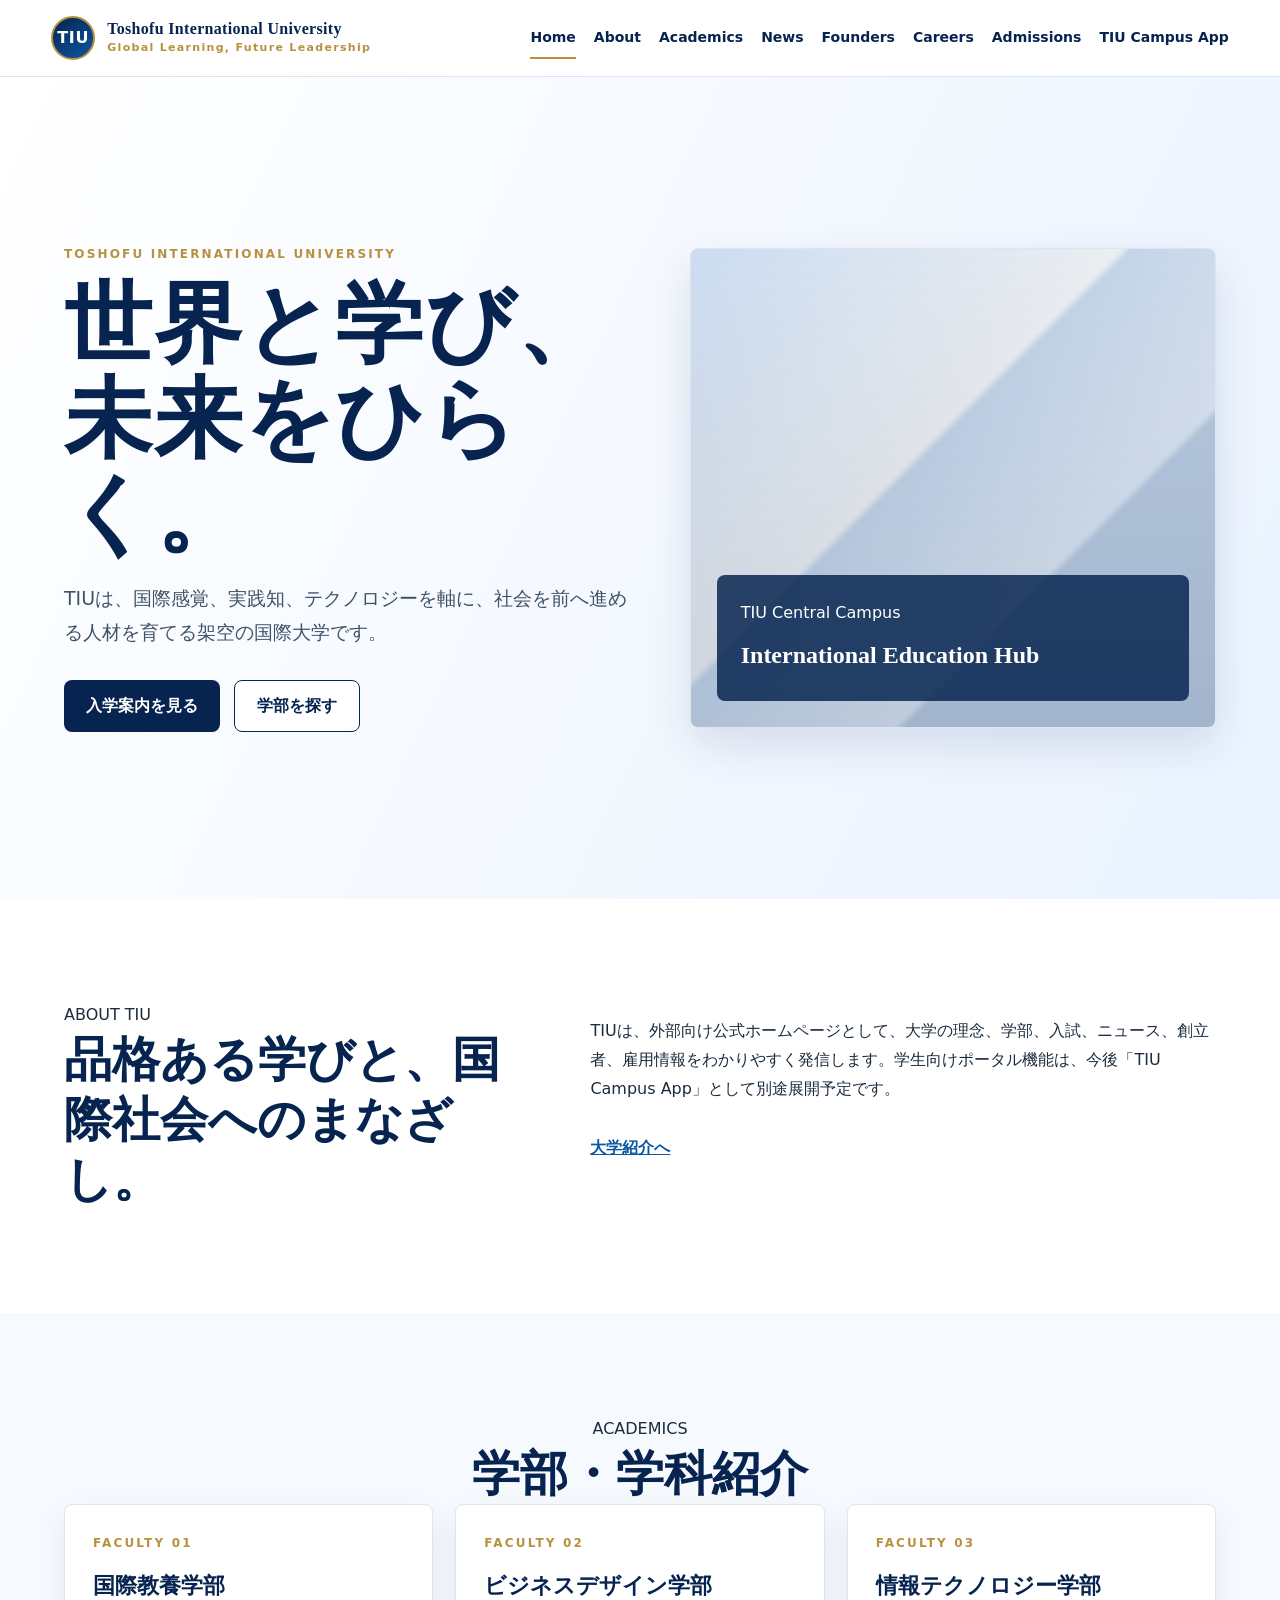
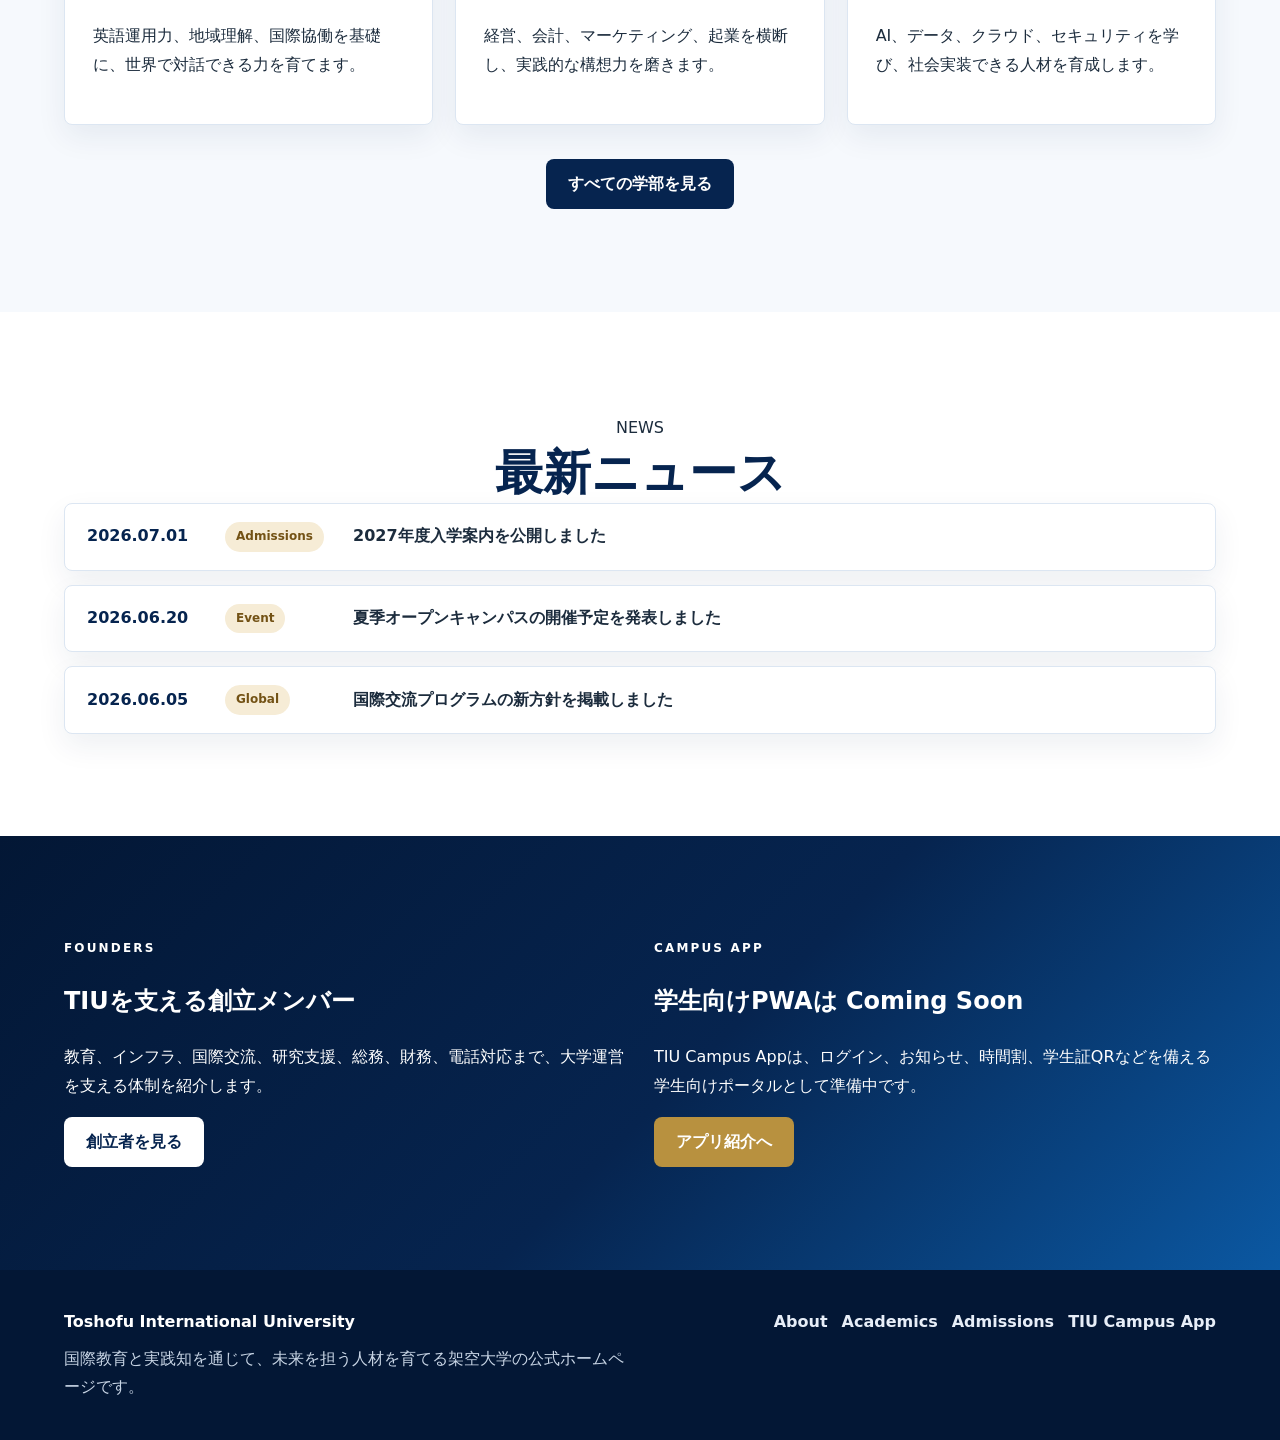
==== commit 6778e16e: "a" ====
--- a/index.html
+++ b/index.html
@@ -1,1398 +1,122 @@
 <!DOCTYPE html>
 <html lang="ja">
 <head>
-  <meta charset="UTF-8" />
-  <meta name="viewport" content="width=device-width, initial-scale=1.0" />
-  <title>Toshofu International University｜Official Website</title>
-  <meta name="description" content="Toshofu International University（TIU）の公式デモサイト。国際教育、テクノロジー、経済・国際情勢を学び、世界とつながる力を育てる大学。" />
-  <style>
-    :root {
-      --navy: #062452;
-      --blue: #0b4f8a;
-      --deep-blue: #031a3d;
-      --sky: #e7f1ff;
-      --gold: #b58a2a;
-      --light-gold: #f5ead0;
-      --light: #f5f8fc;
-      --white: #ffffff;
-      --text: #1d2b3a;
-      --muted: #627386;
-      --border: #d9e2ef;
-      --shadow: 0 18px 42px rgba(6, 36, 82, .10);
-    }
-
-    * { box-sizing: border-box; }
-
-    html { scroll-behavior: smooth; }
-
-    body {
-      margin: 0;
-      color: var(--text);
-      background: var(--white);
-      font-family: "Hiragino Mincho ProN", "Yu Mincho", "Noto Serif JP", Georgia, serif;
-      line-height: 1.8;
-      overflow-x: hidden;
-    }
-
-    a { color: inherit; }
-
-    header {
-      position: sticky;
-      top: 0;
-      z-index: 50;
-      background: rgba(255, 255, 255, .92);
-      border-bottom: 1px solid var(--border);
-      backdrop-filter: blur(12px);
-    }
-
-    .nav {
-      max-width: 1220px;
-      margin: 0 auto;
-      padding: 14px 22px;
-      display: flex;
-      align-items: center;
-      justify-content: space-between;
-      gap: 18px;
-    }
-
-    .brand {
-      display: flex;
-      align-items: center;
-      gap: 12px;
-      color: var(--navy);
-      font-weight: 800;
-      letter-spacing: .04em;
-      line-height: 1.2;
-      white-space: nowrap;
-    }
-
-    .brand-mark {
-      width: 42px;
-      height: 42px;
-      border: 2px solid var(--navy);
-      border-radius: 50%;
-      display: grid;
-      place-items: center;
-      color: var(--navy);
-      background: linear-gradient(145deg, #fff, #eef5ff);
-      font-size: 14px;
-      font-weight: 900;
-      box-shadow: inset 0 0 0 3px #fff;
-    }
-
-    .brand small {
-      display: block;
-      color: var(--gold);
-      font-size: 11px;
-      letter-spacing: .18em;
-      margin-top: 2px;
-    }
-
-    .nav-right {
-      display: flex;
-      align-items: center;
-      gap: 18px;
-    }
-
-    .nav-links {
-      display: flex;
-      align-items: center;
-      gap: 20px;
-    }
-
-    .nav-links a {
-      text-decoration: none;
-      color: var(--navy);
-      font-size: 14px;
-      font-weight: 800;
-      position: relative;
-    }
-
-    .nav-links a::after {
-      content: "";
-      position: absolute;
-      left: 0;
-      bottom: -7px;
-      width: 0;
-      height: 2px;
-      background: var(--gold);
-      transition: width .25s ease;
-    }
-
-    .nav-links a:hover::after { width: 100%; }
-
-    .lang-switch {
-      border: 1px solid #c9d7e8;
-      background: var(--white);
-      color: var(--navy);
-      border-radius: 999px;
-      padding: 8px 14px;
-      font-weight: 800;
-      cursor: pointer;
-      transition: transform .22s ease, box-shadow .22s ease;
-      white-space: nowrap;
-    }
-
-    .lang-switch:hover {
-      transform: translateY(-2px);
-      box-shadow: 0 10px 22px rgba(6, 36, 82, .13);
-    }
-
-    .hero {
-      min-height: 88vh;
-      position: relative;
-      display: grid;
-      place-items: center;
-      padding: 96px 22px 82px;
-      text-align: center;
-      overflow: hidden;
-      background:
-        linear-gradient(90deg, rgba(255,255,255,.98), rgba(255,255,255,.76)),
-        radial-gradient(circle at 86% 24%, rgba(181,138,42,.34), transparent 24%),
-        radial-gradient(circle at 12% 20%, rgba(11,79,138,.15), transparent 26%),
-        linear-gradient(135deg, #ffffff 0%, #eef6ff 54%, #dcecff 100%);
-    }
-
-    .hero::before,
-    .hero::after {
-      content: "";
-      position: absolute;
-      border-radius: 50%;
-      background: rgba(6,36,82,.06);
-      animation: float 8s ease-in-out infinite;
-    }
-
-    .hero::before {
-      width: 340px;
-      height: 340px;
-      left: -130px;
-      bottom: 42px;
-    }
-
-    .hero::after {
-      width: 190px;
-      height: 190px;
-      right: 8%;
-      top: 20%;
-      animation-delay: 1.8s;
-    }
-
-    .globe-line {
-      position: absolute;
-      width: 680px;
-      height: 680px;
-      border: 1px solid rgba(6,36,82,.08);
-      border-radius: 50%;
-      right: -260px;
-      bottom: -260px;
-    }
-
-    .globe-line::before,
-    .globe-line::after {
-      content: "";
-      position: absolute;
-      inset: 78px;
-      border: 1px solid rgba(6,36,82,.08);
-      border-radius: 50%;
-    }
-
-    .globe-line::after { inset: 170px; }
-
-    @keyframes float {
-      0%, 100% { transform: translateY(0); }
-      50% { transform: translateY(-18px); }
-    }
-
-    .hero-inner {
-      max-width: 1040px;
-      position: relative;
-      z-index: 1;
-      animation: fadeUp .75s ease both;
-    }
-
-    .eyebrow {
-      color: var(--gold);
-      font-weight: 900;
-      letter-spacing: .22em;
-      margin-bottom: 16px;
-    }
-
-    h1 {
-      margin: 0;
-      color: var(--navy);
-      font-size: clamp(44px, 8vw, 104px);
-      letter-spacing: .06em;
-      line-height: 1.05;
-    }
-
-    .abbr {
-      margin-top: 14px;
-      color: var(--navy);
-      font-weight: 900;
-      letter-spacing: .32em;
-      font-size: 14px;
-    }
-
-    .catch {
-      margin-top: 30px;
-      color: var(--navy);
-      font-size: clamp(19px, 3vw, 30px);
-      font-weight: 900;
-    }
-
-    .lead {
-      max-width: 820px;
-      margin: 22px auto 0;
-      color: #34495e;
-      font-size: 17px;
-    }
-
-    .btns {
-      display: flex;
-      justify-content: center;
-      flex-wrap: wrap;
-      gap: 14px;
-      margin-top: 38px;
-    }
-
-    .btn {
-      display: inline-block;
-      padding: 13px 26px;
-      border-radius: 999px;
-      text-decoration: none;
-      font-weight: 900;
-      letter-spacing: .04em;
-      transition: transform .22s ease, box-shadow .22s ease;
-    }
-
-    .btn:hover {
-      transform: translateY(-3px);
-      box-shadow: 0 14px 30px rgba(6,36,82,.16);
-    }
-
-    .btn.primary { background: var(--navy); color: white; }
-    .btn.secondary { border: 1px solid var(--navy); color: var(--navy); background: white; }
-    .btn.gold { background: var(--gold); color: white; }
-
-    .stats {
-      max-width: 980px;
-      margin: 46px auto 0;
-      display: grid;
-      grid-template-columns: repeat(3, 1fr);
-      gap: 14px;
-    }
-
-    .stat {
-      background: rgba(255,255,255,.78);
-      border: 1px solid rgba(217,226,239,.9);
-      border-radius: 18px;
-      padding: 16px;
-      box-shadow: 0 12px 28px rgba(6,36,82,.07);
-    }
-
-    .stat strong {
-      display: block;
-      color: var(--navy);
-      font-size: 26px;
-      line-height: 1.2;
-    }
-
-    .stat span {
-      color: var(--muted);
-      font-size: 13px;
-      font-weight: 700;
-    }
-
-    section { padding: 82px 22px; }
-
-    .container {
-      max-width: 1180px;
-      margin: 0 auto;
-    }
-
-    .section-title {
-      text-align: center;
-      color: var(--navy);
-      margin-bottom: 42px;
-    }
-
-    .section-title span {
-      color: var(--gold);
-      letter-spacing: .18em;
-      font-size: 13px;
-      font-weight: 900;
-    }
-
-    h2 {
-      margin: 7px 0 0;
-      font-size: clamp(29px, 4vw, 44px);
-      letter-spacing: .06em;
-      line-height: 1.25;
-    }
-
-    h3 {
-      color: var(--navy);
-      margin-top: 0;
-      line-height: 1.5;
-    }
-
-    .about-grid {
-      display: grid;
-      grid-template-columns: .92fr 1.08fr;
-      gap: 28px;
-      align-items: stretch;
-    }
-
-    .card {
-      background: var(--white);
-      border: 1px solid var(--border);
-      border-radius: 22px;
-      padding: 30px;
-      box-shadow: var(--shadow);
-    }
-
-    .symbol {
-      display: grid;
-      place-items: center;
-      min-height: 360px;
-      background:
-        radial-gradient(circle at 70% 24%, rgba(181,138,42,.14), transparent 22%),
-        linear-gradient(160deg, #fbfdff, #edf5fc);
-    }
-
-    .emblem {
-      width: 230px;
-      height: 230px;
-      border: 8px solid var(--navy);
-      border-radius: 50%;
-      display: grid;
-      place-items: center;
-      color: var(--navy);
-      font-size: 56px;
-      font-weight: 900;
-      position: relative;
-      background: white;
-      box-shadow: inset 0 0 0 6px #eef4fb, 0 20px 40px rgba(6,36,82,.12);
-    }
-
-    .emblem::before {
-      content: "☀";
-      position: absolute;
-      top: 18px;
-      color: var(--gold);
-      font-size: 48px;
-    }
-
-    .emblem small {
-      position: absolute;
-      bottom: 34px;
-      max-width: 160px;
-      line-height: 1.2;
-      font-size: 11px;
-      letter-spacing: .12em;
-      color: var(--gold);
-    }
-
-    .concept-list {
-      display: grid;
-      gap: 16px;
-      margin-top: 18px;
-    }
-
-    .concept-item {
-      display: flex;
-      gap: 14px;
-      align-items: flex-start;
-    }
-
-    .circle {
-      flex: 0 0 44px;
-      width: 44px;
-      height: 44px;
-      border-radius: 50%;
-      display: grid;
-      place-items: center;
-      background: var(--navy);
-      color: white;
-      font-weight: 900;
-      box-shadow: 0 8px 18px rgba(6,36,82,.18);
-    }
-
-    .international {
-      background:
-        radial-gradient(circle at top right, rgba(181,138,42,.14), transparent 24%),
-        linear-gradient(180deg, #ffffff, #f5f8fc);
-    }
-
-    .global-grid {
-      display: grid;
-      grid-template-columns: repeat(5, 1fr);
-      gap: 18px;
-    }
-
-    .global-card {
-      background: white;
-      border: 1px solid var(--border);
-      border-radius: 20px;
-      padding: 24px;
-      position: relative;
-      overflow: hidden;
-      transition: transform .24s ease, box-shadow .24s ease;
-      min-height: 280px;
-    }
-
-    .global-card::before {
-      content: "";
-      position: absolute;
-      width: 96px;
-      height: 96px;
-      right: -32px;
-      top: -32px;
-      border-radius: 50%;
-      background: rgba(11,79,138,.08);
-    }
-
-    .global-card:hover {
-      transform: translateY(-6px);
-      box-shadow: var(--shadow);
-    }
-
-    .global-icon {
-      font-size: 34px;
-      color: var(--gold);
-      margin-bottom: 10px;
-    }
-
-    .academics {
-      background: linear-gradient(180deg, #ffffff, #f7fafe);
-    }
-
-    .faculty-grid,
-    .life-grid {
-      display: grid;
-      grid-template-columns: repeat(5, 1fr);
-      gap: 18px;
-    }
-
-    .faculty-card,
-    .life-card {
-      background: white;
-      border: 1px solid var(--border);
-      border-radius: 20px;
-      padding: 24px;
-      min-height: 230px;
-      box-shadow: 0 10px 24px rgba(6,36,82,.06);
-      transition: transform .22s ease, box-shadow .22s ease;
-    }
-
-    .faculty-card {
-      border-top: 5px solid var(--gold);
-    }
-
-    .faculty-card:hover,
-    .life-card:hover {
-      transform: translateY(-5px);
-      box-shadow: var(--shadow);
-    }
-
-    .faculty-code {
-      display: inline-block;
-      margin-bottom: 12px;
-      color: var(--gold);
-      font-weight: 900;
-      letter-spacing: .18em;
-      font-size: 12px;
-    }
-
-    .campus-life {
-      background: var(--light);
-    }
-
-    .life-icon {
-      width: 48px;
-      height: 48px;
-      border-radius: 50%;
-      display: grid;
-      place-items: center;
-      margin-bottom: 14px;
-      background: var(--navy);
-      color: white;
-      font-size: 24px;
-      box-shadow: 0 10px 22px rgba(6,36,82,.16);
-    }
-
-    .exchange-panel {
-      margin-top: 32px;
-      display: grid;
-      grid-template-columns: 1fr 1.1fr;
-      gap: 22px;
-      align-items: stretch;
-    }
-
-    .metric-grid {
-      display: grid;
-      grid-template-columns: repeat(3, 1fr);
-      gap: 14px;
-    }
-
-    .metric {
-      background: white;
-      border: 1px solid var(--border);
-      border-radius: 18px;
-      padding: 20px;
-      text-align: center;
-      box-shadow: 0 10px 22px rgba(6,36,82,.06);
-    }
-
-    .metric strong {
-      display: block;
-      color: var(--navy);
-      font-size: 30px;
-      line-height: 1.2;
-    }
-
-    .metric span {
-      color: var(--muted);
-      font-size: 13px;
-      font-weight: 800;
-    }
-
-    .official-news {
-      background:
-        radial-gradient(circle at 15% 10%, rgba(255,255,255,.12), transparent 24%),
-        linear-gradient(135deg, var(--deep-blue), var(--blue));
-      color: white;
-    }
-
-    .official-news .section-title { color: white; }
-    .official-news .section-title span { color: #e4c169; }
-
-    .notice-list {
-      display: grid;
-      gap: 12px;
-      max-width: 980px;
-      margin: 0 auto;
-    }
-
-    .notice-item {
-      display: grid;
-      grid-template-columns: 140px 150px 1fr;
-      gap: 18px;
-      align-items: center;
-      background: rgba(255,255,255,.96);
-      color: var(--text);
-      border-left: 5px solid var(--gold);
-      border-radius: 16px;
-      padding: 18px 22px;
-      box-shadow: 0 12px 28px rgba(0,0,0,.16);
-    }
-
-    .notice-date {
-      color: var(--navy);
-      font-weight: 900;
-    }
-
-    .notice-tag {
-      justify-self: start;
-      border-radius: 999px;
-      padding: 4px 11px;
-      background: #edf4ff;
-      color: var(--blue);
-      font-size: 12px;
-      font-weight: 900;
-    }
-
-    .admissions {
-      background: linear-gradient(180deg, #ffffff, #f5f8fc);
-    }
-
-    .admission-layout {
-      display: grid;
-      grid-template-columns: .92fr 1.08fr;
-      gap: 24px;
-      align-items: start;
-    }
-
-    .admission-layout .card {
-      overflow-x: auto;
-    }
-
-    .admission-types {
-      display: grid;
-      gap: 12px;
-    }
-
-    .admission-type {
-      border: 1px solid var(--border);
-      border-radius: 16px;
-      padding: 16px 18px;
-      background: #fbfdff;
-    }
-
-    .schedule-table {
-      width: 100%;
-      border-collapse: collapse;
-      overflow: hidden;
-      border-radius: 16px;
-      font-size: 14px;
-    }
-
-    .schedule-table th,
-    .schedule-table td {
-      border-bottom: 1px solid var(--border);
-      padding: 14px;
-      text-align: left;
-      vertical-align: top;
-    }
-
-    .schedule-table th {
-      background: var(--navy);
-      color: white;
-      font-weight: 900;
-    }
-
-    .schedule-table tr:last-child td { border-bottom: 0; }
-
-    .project-note {
-      margin-top: 18px;
-      padding: 14px 16px;
-      border-radius: 14px;
-      background: var(--light-gold);
-      color: #5f4508;
-      font-size: 13px;
-      font-weight: 800;
-    }
-
-    .access {
-      background: var(--light);
-    }
-
-    .access-layout {
-      display: grid;
-      grid-template-columns: 1fr 1fr;
-      gap: 24px;
-      align-items: stretch;
-    }
-
-    .map-card {
-      min-height: 360px;
-      position: relative;
-      overflow: hidden;
-      background:
-        linear-gradient(135deg, rgba(11,79,138,.1), rgba(181,138,42,.08)),
-        #f8fbff;
-    }
-
-    .fiction-map {
-      position: relative;
-      min-height: 290px;
-      border: 1px solid var(--border);
-      border-radius: 18px;
-      background:
-        linear-gradient(90deg, rgba(11,79,138,.08) 1px, transparent 1px),
-        linear-gradient(rgba(11,79,138,.08) 1px, transparent 1px),
-        linear-gradient(145deg, #eef7ff, #ffffff 52%, #f5ead0);
-      background-size: 38px 38px, 38px 38px, auto;
-      overflow: hidden;
-    }
-
-    .water {
-      position: absolute;
-      left: -30px;
-      right: 18%;
-      bottom: -26px;
-      height: 120px;
-      border-radius: 50% 50% 0 0;
-      background: rgba(11,79,138,.18);
-    }
-
-    .campus-pin {
-      position: absolute;
-      top: 82px;
-      left: 50%;
-      transform: translateX(-50%);
-      background: var(--navy);
-      color: white;
-      border-radius: 999px;
-      padding: 10px 16px;
-      font-weight: 900;
-      box-shadow: 0 12px 28px rgba(6,36,82,.2);
-      white-space: nowrap;
-    }
-
-    .station-pin {
-      position: absolute;
-      right: 28px;
-      bottom: 86px;
-      background: white;
-      color: var(--blue);
-      border: 1px solid var(--border);
-      border-radius: 999px;
-      padding: 8px 13px;
-      font-size: 13px;
-      font-weight: 900;
-      box-shadow: 0 10px 22px rgba(6,36,82,.12);
-    }
-
-    .route-line {
-      position: absolute;
-      width: 190px;
-      height: 3px;
-      right: 92px;
-      bottom: 128px;
-      background: repeating-linear-gradient(90deg, var(--gold), var(--gold) 12px, transparent 12px, transparent 20px);
-      transform: rotate(-24deg);
-      transform-origin: right center;
-    }
-
-    .access-list {
-      display: grid;
-      gap: 12px;
-      margin-top: 16px;
-    }
-
-    .access-item {
-      display: flex;
-      gap: 12px;
-      align-items: flex-start;
-      padding: 14px 16px;
-      background: #fbfdff;
-      border: 1px solid var(--border);
-      border-radius: 14px;
-    }
-
-    .contact {
-      background: white;
-    }
-
-    .contact-layout {
-      display: grid;
-      grid-template-columns: .9fr 1.1fr;
-      gap: 24px;
-      align-items: stretch;
-    }
-
-    .contact-form {
-      display: grid;
-      gap: 14px;
-    }
-
-    .form-field label {
-      display: block;
-      color: var(--navy);
-      font-weight: 900;
-      margin-bottom: 6px;
-    }
-
-    .form-field input,
-    .form-field textarea {
-      width: 100%;
-      border: 1px solid #c9d7e8;
-      border-radius: 12px;
-      padding: 12px 14px;
-      font: inherit;
-      color: var(--text);
-      background: #fbfdff;
-    }
-
-    .form-field textarea {
-      min-height: 140px;
-      resize: vertical;
-    }
-
-    .form-message {
-      min-height: 24px;
-      color: var(--gold);
-      font-weight: 900;
-    }
-
-    .contact-form .btn {
-      border: 0;
-      cursor: pointer;
-      justify-self: start;
-    }
-
-    .roles { background: var(--light); }
-
-    .role-grid {
-      display: grid;
-      grid-template-columns: repeat(4, 1fr);
-      gap: 18px;
-    }
-
-    .role-card {
-      background: white;
-      border: 1px solid var(--border);
-      border-radius: 18px;
-      padding: 24px 18px;
-      text-align: center;
-      transition: transform .22s ease, box-shadow .22s ease;
-    }
-
-    .role-card:hover {
-      transform: translateY(-5px);
-      box-shadow: var(--shadow);
-    }
-
-    .icon {
-      font-size: 36px;
-      margin-bottom: 10px;
-    }
-
-    .name {
-      font-size: 24px;
-      color: var(--navy);
-      font-weight: 900;
-    }
-
-    .position {
-      display: inline-block;
-      margin: 8px 0 14px;
-      padding: 4px 11px;
-      border-radius: 999px;
-      background: var(--light-gold);
-      color: #6c4c00;
-      font-size: 13px;
-      font-weight: 900;
-    }
-
-    .role-card p {
-      margin: 0;
-      text-align: left;
-      font-size: 14px;
-      color: #34495e;
-    }
-
-    .news {
-      background:
-        radial-gradient(circle at 15% 10%, rgba(255,255,255,.12), transparent 24%),
-        linear-gradient(135deg, var(--deep-blue), var(--blue));
-      color: white;
-    }
-
-    .news .section-title { color: white; }
-    .news .section-title span { color: #e4c169; }
-
-    .news-note {
-      max-width: 900px;
-      margin: -18px auto 36px;
-      color: #dcecff;
-      text-align: center;
-      font-size: 14px;
-    }
-
-    .news-grid {
-      display: grid;
-      grid-template-columns: repeat(3, 1fr);
-      gap: 18px;
-    }
-
-    .news-card {
-      background: rgba(255,255,255,.97);
-      color: var(--text);
-      border-radius: 20px;
-      padding: 25px;
-      min-height: 250px;
-      transition: transform .24s ease, box-shadow .24s ease;
-      border-top: 5px solid var(--gold);
-    }
-
-    .news-card:hover {
-      transform: translateY(-6px);
-      box-shadow: 0 18px 34px rgba(0,0,0,.25);
-    }
-
-    .news-tag {
-      display: inline-block;
-      padding: 4px 11px;
-      border-radius: 999px;
-      background: #edf4ff;
-      color: var(--blue);
-      font-size: 12px;
-      font-weight: 900;
-      margin-bottom: 10px;
-    }
-
-    .news-date {
-      color: var(--muted);
-      font-size: 13px;
-      margin-bottom: 8px;
-      font-weight: 700;
-    }
-
-    .roadmap-grid {
-      display: grid;
-      grid-template-columns: repeat(5, 1fr);
-      gap: 14px;
-      position: relative;
-    }
-
-    .phase {
-      background: white;
-      border: 1px solid var(--border);
-      border-top: 6px solid var(--blue);
-      border-radius: 18px;
-      padding: 22px 18px;
-      text-align: center;
-      transition: transform .22s ease, box-shadow .22s ease;
-      box-shadow: 0 10px 24px rgba(6,36,82,.06);
-    }
-
-    .phase:hover {
-      transform: translateY(-5px);
-      box-shadow: var(--shadow);
-    }
-
-    .phase span {
-      display: block;
-      color: var(--gold);
-      font-weight: 900;
-      margin-bottom: 8px;
-      font-size: 13px;
-    }
-
-    .phase strong {
-      display: block;
-      color: var(--navy);
-      font-size: 20px;
-    }
-
-    footer {
-      background: var(--navy);
-      color: white;
-      text-align: center;
-      padding: 38px 20px;
-      letter-spacing: .08em;
-    }
-
-    .demo-note {
-      opacity: .78;
-      font-size: 12px;
-      margin-top: 12px;
-      letter-spacing: normal;
-    }
-
-    .reveal {
-      opacity: 0;
-      transform: translateY(20px);
-      transition: opacity .7s ease, transform .7s ease;
-    }
-
-    .reveal.is-visible {
-      opacity: 1;
-      transform: translateY(0);
-    }
-
-    @media (prefers-reduced-motion: reduce) {
-      * {
-        animation: none !important;
-        transition: none !important;
-        scroll-behavior: auto !important;
-      }
-      .reveal { opacity: 1; transform: none; }
-    }
-
-    @media (max-width: 1100px) {
-      .global-grid { grid-template-columns: repeat(2, 1fr); }
-      .role-grid { grid-template-columns: repeat(2, 1fr); }
-      .roadmap-grid { grid-template-columns: 1fr; }
-      .faculty-grid,
-      .life-grid { grid-template-columns: repeat(2, 1fr); }
-      .exchange-panel,
-      .admission-layout,
-      .access-layout,
-      .contact-layout { grid-template-columns: 1fr; }
-    }
-
-    @media (max-width: 920px) {
-      .about-grid { grid-template-columns: 1fr; }
-      .news-grid { grid-template-columns: 1fr; }
-      .nav-links { display: none; }
-      .stats { grid-template-columns: 1fr; }
-      .notice-item { grid-template-columns: 1fr; gap: 6px; }
-    }
-
-    @media (max-width: 600px) {
-      .nav { padding: 12px 14px; }
-      .brand { font-size: 14px; }
-      .brand-mark { width: 36px; height: 36px; font-size: 12px; }
-      .lang-switch { padding: 7px 11px; font-size: 12px; }
-      .hero { min-height: 78vh; padding: 70px 16px 62px; }
-      h1 { letter-spacing: .02em; }
-      .abbr { letter-spacing: .18em; }
-      section { padding: 58px 16px; }
-      .card { padding: 22px; }
-      .global-grid { grid-template-columns: 1fr; }
-      .role-grid { grid-template-columns: 1fr; }
-      .faculty-grid,
-      .life-grid,
-      .metric-grid { grid-template-columns: 1fr; }
-      .schedule-table { font-size: 13px; }
-      .schedule-table th,
-      .schedule-table td { padding: 10px; }
-      .emblem { width: 184px; height: 184px; font-size: 44px; }
-      .emblem small { bottom: 26px; font-size: 9px; }
-      .emblem::before { top: 14px; font-size: 38px; }
-    }
-  </style>
+  <meta charset="UTF-8">
+  <meta name="viewport" content="width=device-width, initial-scale=1.0">
+  <title>Toshofu International University | Official Website</title>
+  <meta name="description" content="Toshofu International University（TIU）の公式ホームページ。世界と地域をつなぐ国際大学として、学部、入試、ニュース、キャンパス情報を紹介します。">
+  <link rel="stylesheet" href="assets/css/styles.css">
 </head>
 <body>
-  <header>
-    <div class="nav">
-      <div class="brand">
-        <div class="brand-mark">TIU</div>
-        <div>
-          <span data-ja="Toshofu International University" data-en="Toshofu International University">Toshofu International University</span>
-          <small data-ja="GLOBAL UNIVERSITY PROJECT" data-en="GLOBAL UNIVERSITY PROJECT">GLOBAL UNIVERSITY PROJECT</small>
-        </div>
-      </div>
-
-      <div class="nav-right">
-        <nav class="nav-links" aria-label="Main navigation">
-          <a href="#about" data-ja="大学紹介" data-en="About">大学紹介</a>
-          <a href="#academics" data-ja="学部紹介" data-en="Academics">学部紹介</a>
-          <a href="#international" data-ja="国際教育" data-en="Global Education">国際教育</a>
-          <a href="#admissions" data-ja="入試情報" data-en="Admissions">入試情報</a>
-          <a href="#access" data-ja="アクセス" data-en="Access">アクセス</a>
-          <a href="#roles" data-ja="役職紹介" data-en="Leadership">役職紹介</a>
-          <a href="#news" data-ja="お知らせ" data-en="News">お知らせ</a>
-        </nav>
-        <button class="lang-switch" id="langToggle" type="button" aria-label="Switch language">EN / JP</button>
-      </div>
-    </div>
+  <header class="site-header">
+    <a class="brand" href="index.html" aria-label="Toshofu International University Home">
+      <span class="brand-mark">TIU</span>
+      <span><strong>Toshofu International University</strong><small>Global Learning, Future Leadership</small></span>
+    </a>
+    <button class="menu-toggle" type="button" aria-expanded="false" aria-controls="siteNav"><span></span><span></span><span></span></button>
+    <nav class="site-nav" id="siteNav">
+      <a class="active" href="index.html">Home</a>
+      <a href="about.html">About</a>
+      <a href="academics.html">Academics</a>
+      <a href="news.html">News</a>
+      <a href="founders.html">Founders</a>
+      <a href="careers.html">Careers</a>
+      <a href="admissions.html">Admissions</a>
+      <a href="campus-app.html">TIU Campus App</a>
+    </nav>
   </header>
 
   <main>
     <section class="hero">
-      <div class="globe-line" aria-hidden="true"></div>
-      <div class="hero-inner">
-        <div class="eyebrow" data-ja="国際大学設立プロジェクト" data-en="International University Project">国際大学設立プロジェクト</div>
-        <h1 data-ja="Toshofu International University" data-en="Toshofu International University">Toshofu International University</h1>
-        <div class="abbr" data-ja="TIU" data-en="TIU">TIU</div>
-        <div class="catch" data-ja="From Japan to the World. 東から世界へ、未来をつなぐ大学。" data-en="From Japan to the World. A university connecting learning to the future.">From Japan to the World. 東から世界へ、未来をつなぐ大学。</div>
-        <p class="lead" data-ja="Toshofu International University（TIU）は、国際教養・情報科学・教育・経営・環境デザインを横断し、地域に根ざしながら世界と協働できる人材を育てる架空の国際大学です。" data-en="Toshofu International University (TIU) is a fictional international university that connects liberal arts, information science, education, business, and environmental design to cultivate people who can work with the world while staying rooted in the region.">Toshofu International University（TIU）は、国際教養・情報科学・教育・経営・環境デザインを横断し、地域に根ざしながら世界と協働できる人材を育てる架空の国際大学です。</p>
-        <div class="btns">
-          <a class="btn primary" href="#admissions" data-ja="入試情報を見る" data-en="View Admissions">入試情報を見る</a>
-          <a class="btn secondary" href="#access" data-ja="アクセスを見る" data-en="View Access">アクセスを見る</a>
-          <a class="btn gold" href="#academics" data-ja="学部紹介を見る" data-en="Explore Academics">学部紹介を見る</a>
+      <div class="hero-copy reveal">
+        <p class="eyebrow">TOSHOFU INTERNATIONAL UNIVERSITY</p>
+        <h1>世界と学び、未来をひらく。</h1>
+        <p class="hero-lead">TIUは、国際感覚、実践知、テクノロジーを軸に、社会を前へ進める人材を育てる架空の国際大学です。</p>
+        <div class="hero-actions">
+          <a class="btn primary" href="admissions.html">入学案内を見る</a>
+          <a class="btn secondary" href="academics.html">学部を探す</a>
         </div>
-
-        <div class="stats" aria-label="University highlights">
-          <div class="stat"><strong>5</strong><span data-ja="学部構想" data-en="Academic faculties">学部構想</span></div>
-          <div class="stat"><strong>24</strong><span data-ja="海外提携校想定" data-en="Planned partner institutions">海外提携校想定</span></div>
-          <div class="stat"><strong>2027</strong><span data-ja="入試情報公開中" data-en="Admissions information available">入試情報公開中</span></div>
+      </div>
+      <div class="hero-visual reveal" aria-label="Campus visual placeholder">
+        <div class="visual-card">
+          <span>TIU Central Campus</span>
+          <strong>International Education Hub</strong>
         </div>
       </div>
     </section>
 
-    <section id="about" class="reveal">
-      <div class="container">
-        <div class="section-title">
-          <span>ABOUT</span>
-          <h2 data-ja="大学紹介" data-en="About the University">大学紹介</h2>
+    <section class="section">
+      <div class="container split">
+        <div class="section-heading reveal">
+          <span>ABOUT TIU</span>
+          <h2>品格ある学びと、国際社会へのまなざし。</h2>
         </div>
-        <div class="about-grid">
-          <div class="card symbol">
-            <div class="emblem">TIU<small>TOSHOFU INTERNATIONAL UNIVERSITY</small></div>
-          </div>
-          <div class="card">
-            <h3 data-ja="設立理念とロゴコンセプト" data-en="Founding Philosophy and Logo Concept">設立理念とロゴコンセプト</h3>
-            <p data-ja="TIUは、世界の変化を読み解き、自ら問いを立て、社会に新しい価値を生み出す人材の育成を目指します。地域に根ざしながらも、学びの視野を世界へ広げることを重視します。" data-en="TIU aims to develop people who can understand global change, ask meaningful questions, and create new value for society. We value learning that is rooted locally while expanding globally.">TIUは、世界の変化を読み解き、自ら問いを立て、社会に新しい価値を生み出す人材の育成を目指します。地域に根ざしながらも、学びの視野を世界へ広げることを重視します。</p>
-            <div class="concept-list">
-              <div class="concept-item"><div class="circle">東</div><div><strong data-ja="日の出" data-en="Sunrise">日の出</strong><br><span data-ja="東から昇る太陽は、未来・希望・世界への広がりを表します。" data-en="The rising sun represents the future, hope, and global expansion.">東から昇る太陽は、未来・希望・世界への広がりを表します。</span></div></div>
-              <div class="concept-item"><div class="circle">初</div><div><strong data-ja="はじまりの道" data-en="The First Path">はじまりの道</strong><br><span data-ja="まっすぐに伸びる道は、挑戦・探究・学び続ける姿勢を表します。" data-en="The straight path represents challenge, inquiry, and lifelong learning.">まっすぐに伸びる道は、挑戦・探究・学び続ける姿勢を表します。</span></div></div>
-              <div class="concept-item"><div class="circle">富</div><div><strong data-ja="知の豊かさ" data-en="Intellectual Abundance">知の豊かさ</strong><br><span data-ja="富士山と稲穂のイメージは、高い志・実り・感謝の心を表します。" data-en="Mt. Fuji and rice ears express aspiration, harvest, and gratitude.">富士山と稲穂のイメージは、高い志・実り・感謝の心を表します。</span></div></div>
-            </div>
-          </div>
+        <div class="reveal">
+          <p>TIUは、外部向け公式ホームページとして、大学の理念、学部、入試、ニュース、創立者、雇用情報をわかりやすく発信します。学生向けポータル機能は、今後「TIU Campus App」として別途展開予定です。</p>
+          <a class="text-link" href="about.html">大学紹介へ</a>
         </div>
       </div>
     </section>
 
-    <section id="academics" class="academics reveal">
+    <section class="section soft">
       <div class="container">
-        <div class="section-title">
+        <div class="section-heading center reveal">
           <span>ACADEMICS</span>
-          <h2 data-ja="学部紹介" data-en="Academic Faculties">学部紹介</h2>
+          <h2>学部・学科紹介</h2>
         </div>
-        <div class="faculty-grid">
-          <article class="faculty-card">
-            <span class="faculty-code">01</span>
-            <h3 data-ja="国際教養学部" data-en="Faculty of International Liberal Arts">国際教養学部</h3>
-            <p data-ja="語学、地域研究、国際関係を横断的に学び、多文化社会で対話できる力を育てます。" data-en="Students study languages, regional studies, and international relations to build dialogue skills for multicultural society.">語学、地域研究、国際関係を横断的に学び、多文化社会で対話できる力を育てます。</p>
-          </article>
-          <article class="faculty-card">
-            <span class="faculty-code">02</span>
-            <h3 data-ja="情報科学部" data-en="Faculty of Information Science">情報科学部</h3>
-            <p data-ja="AI、データサイエンス、クラウド技術を基礎から学び、社会課題の解決に活かします。" data-en="Students learn AI, data science, and cloud technologies from the foundations and apply them to social issues.">AI、データサイエンス、クラウド技術を基礎から学び、社会課題の解決に活かします。</p>
-          </article>
-          <article class="faculty-card">
-            <span class="faculty-code">03</span>
-            <h3 data-ja="教育学部" data-en="Faculty of Education">教育学部</h3>
-            <p data-ja="学習支援、教育心理、ICT教育を通じて、次世代の学びを設計できる人材を育てます。" data-en="Through learning support, educational psychology, and ICT education, students learn to design next-generation learning.">学習支援、教育心理、ICT教育を通じて、次世代の学びを設計できる人材を育てます。</p>
-          </article>
-          <article class="faculty-card">
-            <span class="faculty-code">04</span>
-            <h3 data-ja="経営学部" data-en="Faculty of Business Administration">経営学部</h3>
-            <p data-ja="会計、マーケティング、国際ビジネスを学び、組織と地域を動かす実践力を磨きます。" data-en="Students study accounting, marketing, and international business to build practical organizational leadership.">会計、マーケティング、国際ビジネスを学び、組織と地域を動かす実践力を磨きます。</p>
-          </article>
-          <article class="faculty-card">
-            <span class="faculty-code">05</span>
-            <h3 data-ja="環境デザイン学部" data-en="Faculty of Environmental Design">環境デザイン学部</h3>
-            <p data-ja="自然環境、まちづくり、サステナブルデザインを学び、水辺と共生する社会を考えます。" data-en="Students explore nature, community planning, and sustainable design for societies that coexist with waterside environments.">自然環境、まちづくり、サステナブルデザインを学び、水辺と共生する社会を考えます。</p>
-          </article>
+        <div class="card-grid three">
+          <article class="card reveal"><p class="card-kicker">Faculty 01</p><h3>国際教養学部</h3><p>英語運用力、地域理解、国際協働を基礎に、世界で対話できる力を育てます。</p></article>
+          <article class="card reveal"><p class="card-kicker">Faculty 02</p><h3>ビジネスデザイン学部</h3><p>経営、会計、マーケティング、起業を横断し、実践的な構想力を磨きます。</p></article>
+          <article class="card reveal"><p class="card-kicker">Faculty 03</p><h3>情報テクノロジー学部</h3><p>AI、データ、クラウド、セキュリティを学び、社会実装できる人材を育成します。</p></article>
+        </div>
+        <div class="center-action reveal"><a class="btn primary" href="academics.html">すべての学部を見る</a></div>
+      </div>
+    </section>
+
+    <section class="section">
+      <div class="container">
+        <div class="section-heading center reveal">
+          <span>NEWS</span>
+          <h2>最新ニュース</h2>
+        </div>
+        <div class="news-list">
+          <a class="news-item reveal" href="news.html"><time>2026.07.01</time><span>Admissions</span><strong>2027年度入学案内を公開しました</strong></a>
+          <a class="news-item reveal" href="news.html"><time>2026.06.20</time><span>Event</span><strong>夏季オープンキャンパスの開催予定を発表しました</strong></a>
+          <a class="news-item reveal" href="news.html"><time>2026.06.05</time><span>Global</span><strong>国際交流プログラムの新方針を掲載しました</strong></a>
         </div>
       </div>
     </section>
 
-    <section id="international" class="international reveal">
-      <div class="container">
-        <div class="section-title">
-          <span>GLOBAL EDUCATION</span>
-          <h2 data-ja="国際教育の特色" data-en="Features of Global Education">国際教育の特色</h2>
+    <section class="section deep">
+      <div class="container cta-grid">
+        <div class="reveal">
+          <p class="eyebrow">FOUNDERS</p>
+          <h2>TIUを支える創立メンバー</h2>
+          <p>教育、インフラ、国際交流、研究支援、総務、財務、電話対応まで、大学運営を支える体制を紹介します。</p>
+          <a class="btn light" href="founders.html">創立者を見る</a>
         </div>
-        <div class="global-grid">
-          <div class="global-card">
-            <div class="global-icon">🌏</div>
-            <h3 data-ja="グローバル教育" data-en="Global Education">グローバル教育</h3>
-            <p data-ja="国際社会の課題を多角的に学び、地域と世界をつなぐ視点を育てます。" data-en="Students learn global issues from multiple perspectives and connect local communities with the world.">国際社会の課題を多角的に学び、地域と世界をつなぐ視点を育てます。</p>
-          </div>
-          <div class="global-card">
-            <div class="global-icon">🗣️</div>
-            <h3 data-ja="英語・多言語教育" data-en="English and Multilingual Learning">英語・多言語教育</h3>
-            <p data-ja="英語を中心に、異文化理解と発信力を高めるコミュニケーション教育を行います。" data-en="We provide communication education that develops English ability, intercultural understanding, and presentation skills.">英語を中心に、異文化理解と発信力を高めるコミュニケーション教育を行います。</p>
-          </div>
-          <div class="global-card">
-            <div class="global-icon">🤝</div>
-            <h3 data-ja="国際交流" data-en="International Exchange">国際交流</h3>
-            <p data-ja="海外大学・企業・地域団体との連携を想定し、実践的な学びを広げます。" data-en="We envision practical learning through partnerships with overseas universities, companies, and communities.">海外大学・企業・地域団体との連携を想定し、実践的な学びを広げます。</p>
-          </div>
-          <div class="global-card">
-            <div class="global-icon">💻</div>
-            <h3 data-ja="テクノロジー教育" data-en="Technology Education">テクノロジー教育</h3>
-            <p data-ja="AI、データ活用、クラウド、サイバーセキュリティなど、社会で活きるIT力を育てます。" data-en="Students build practical IT skills in AI, data, cloud, and cybersecurity.">AI、データ活用、クラウド、サイバーセキュリティなど、社会で活きるIT力を育てます。</p>
-          </div>
-          <div class="global-card">
-            <div class="global-icon">📈</div>
-            <h3 data-ja="経済・国際情勢" data-en="Economy and World Affairs">経済・国際情勢</h3>
-            <p data-ja="世界経済、政治、産業動向を読み解き、社会を理解する力を身につけます。" data-en="Students learn to understand society by reading global economic, political, and industrial trends.">世界経済、政治、産業動向を読み解き、社会を理解する力を身につけます。</p>
-          </div>
-        </div>
-        <div class="exchange-panel">
-          <div class="card">
-            <h3 data-ja="国際交流実績と教育構想" data-en="International Exchange and Global Education">国際交流実績と教育構想</h3>
-            <p data-ja="TIUでは、アジア、北米、欧州、オセアニアの大学との協定を想定し、短期留学、交換留学、オンライン協働授業を組み合わせた学びを展開します。" data-en="TIU envisions agreements with universities in Asia, North America, Europe, and Oceania, combining short-term study abroad, exchange programs, and online collaborative classes.">TIUでは、アジア、北米、欧州、オセアニアの大学との協定を想定し、短期留学、交換留学、オンライン協働授業を組み合わせた学びを展開します。</p>
-            <p data-ja="留学生サポート、バイリンガル科目、地域交流を通じて、キャンパス全体で国際性を感じられる環境づくりを目指します。" data-en="Through international student support, bilingual courses, and community exchange, TIU aims to create a campus where global perspectives are part of everyday life.">留学生サポート、バイリンガル科目、地域交流を通じて、キャンパス全体で国際性を感じられる環境づくりを目指します。</p>
-          </div>
-          <div class="metric-grid" aria-label="International exchange data">
-            <div class="metric"><strong>24</strong><span data-ja="海外提携校" data-en="Partner institutions">海外提携校</span></div>
-            <div class="metric"><strong>18%</strong><span data-ja="留学生比率目標" data-en="International student target">留学生比率目標</span></div>
-            <div class="metric"><strong>9</strong><span data-ja="英語開講科目群" data-en="English-taught course clusters">英語開講科目群</span></div>
-          </div>
-        </div>
-      </div>
-    </section>
-
-    <section id="campus-life" class="campus-life reveal">
-      <div class="container">
-        <div class="section-title">
-          <span>CAMPUS LIFE</span>
-          <h2 data-ja="キャンパスライフ" data-en="Campus Life">キャンパスライフ</h2>
-        </div>
-        <div class="life-grid">
-          <article class="life-card"><div class="life-icon">♫</div><h3 data-ja="クラブ活動" data-en="Clubs and Activities">クラブ活動</h3><p data-ja="文化系、スポーツ系、国際交流系の団体を通じて、授業外の挑戦を支えます。" data-en="Cultural, sports, and international exchange groups support learning beyond the classroom.">文化系、スポーツ系、国際交流系の団体を通じて、授業外の挑戦を支えます。</p></article>
-          <article class="life-card"><div class="life-icon">↔</div><h3 data-ja="国際交流" data-en="International Exchange">国際交流</h3><p data-ja="留学生との交流イベントや語学ラウンジで、日常的に異文化に触れられます。" data-en="Exchange events and language lounges help students encounter different cultures in daily life.">留学生との交流イベントや語学ラウンジで、日常的に異文化に触れられます。</p></article>
-          <article class="life-card"><div class="life-icon">ID</div><h3 data-ja="学生ポータル" data-en="Student Portal">学生ポータル</h3><p data-ja="履修、成績、連絡、資料配布を一元化し、学生生活をオンラインで支えます。" data-en="Course registration, grades, notices, and materials are organized in one online portal.">履修、成績、連絡、資料配布を一元化し、学生生活をオンラインで支えます。</p></article>
-          <article class="life-card"><div class="life-icon">□</div><h3 data-ja="図書館" data-en="Library">図書館</h3><p data-ja="静かな閲覧席、グループ学習室、電子資料を備えた知の拠点を想定しています。" data-en="The library is planned as a learning hub with quiet seats, group rooms, and digital resources.">静かな閲覧席、グループ学習室、電子資料を備えた知の拠点を想定しています。</p></article>
-          <article class="life-card"><div class="life-icon">→</div><h3 data-ja="キャリア支援" data-en="Career Support">キャリア支援</h3><p data-ja="個別相談、インターンシップ、業界研究を通じて、進路選択を丁寧に支援します。" data-en="Individual advising, internships, and industry research support each student's career path.">個別相談、インターンシップ、業界研究を通じて、進路選択を丁寧に支援します。</p></article>
-        </div>
-      </div>
-    </section>
-
-    <section id="roles" class="roles reveal">
-      <div class="container">
-        <div class="section-title">
-          <span>LEADERSHIP</span>
-          <h2 data-ja="教職員・役職紹介" data-en="Faculty and Leadership">教職員・役職紹介</h2>
-        </div>
-        <div class="role-grid">
-          <div class="role-card"><div class="icon">👔</div><div class="name">榊</div><div class="position" data-ja="理事長" data-en="Chairperson">理事長</div><p data-ja="全体統括、意思決定、法人運営、長期ビジョン策定を担当します。" data-en="Leads governance, decision-making, institutional management, and long-term vision.">全体統括、意思決定、法人運営、長期ビジョン策定を担当します。</p></div>
-          <div class="role-card"><div class="icon">💻</div><div class="name">佐伯</div><div class="position" data-ja="IT部門・DX推進" data-en="IT and DX">IT部門・DX推進</div><p data-ja="IT戦略、システム要件整理、ネットワーク設計、DX推進を担当します。" data-en="Responsible for IT strategy, system requirements, network design, and digital transformation.">IT戦略、システム要件整理、ネットワーク設計、DX推進を担当します。</p></div>
-          <div class="role-card"><div class="icon">🎓</div><div class="name">清水</div><div class="position" data-ja="学長候補・教育統括" data-en="President Candidate">学長候補・教育統括</div><p data-ja="教育理念、学部・学科設計、カリキュラム構築、教員採用を担当します。" data-en="Responsible for educational philosophy, faculty planning, curriculum design, and faculty recruitment.">教育理念、学部・学科設計、カリキュラム構築、教員採用を担当します。</p></div>
-          <div class="role-card"><div class="icon">🏫</div><div class="name">宮園</div><div class="position" data-ja="施設・キャンパス整備" data-en="Facilities and Campus">施設・キャンパス整備</div><p data-ja="キャンパス計画、建築・設備管理、行政手続き、環境整備を担当します。" data-en="Responsible for campus planning, facilities, administrative procedures, and environmental development.">キャンパス計画、建築・設備管理、行政手続き、環境整備を担当します。</p></div>
-          <div class="role-card"><div class="icon">🔬</div><div class="name">筧</div><div class="position" data-ja="研究・産学連携" data-en="Research and Industry">研究・産学連携</div><p data-ja="研究戦略の策定、産学連携の推進、外部研究資金の獲得を担当します。" data-en="Responsible for research strategy, industry collaboration, and external research funding.">研究戦略の策定、産学連携の推進、外部研究資金の獲得を担当します。</p></div>
-          <div class="role-card"><div class="icon">📣</div><div class="name">中丸</div><div class="position" data-ja="広報・ブランド戦略" data-en="PR and Branding">広報・ブランド戦略</div><p data-ja="ブランド戦略、PR戦略、学生募集、入試広報、地域連携を担当します。" data-en="Responsible for branding, PR, student recruitment, admissions communication, and regional relations.">ブランド戦略、PR戦略、学生募集、入試広報、地域連携を担当します。</p></div>
-          <div class="role-card"><div class="icon">📊</div><div class="name">富田</div><div class="position" data-ja="財務・資金戦略" data-en="Finance">財務・資金戦略</div><p data-ja="資金計画、調達方法の検討、寄付金募集、収支シミュレーションを担当します。" data-en="Responsible for financial planning, fundraising strategy, donations, and budget simulation.">資金計画、調達方法の検討、寄付金募集、収支シミュレーションを担当します。</p></div>
-          <div class="role-card"><div class="icon">🌿</div><div class="name">きのこ</div><div class="position" data-ja="キャンパス環境管理" data-en="Campus Environment">キャンパス環境管理</div><p data-ja="校内美化、備品管理補助、快適なキャンパス環境維持を担当します。" data-en="Supports campus beautification, equipment management, and comfortable learning environments.">校内美化、備品管理補助、快適なキャンパス環境維持を担当します。</p></div>
-        </div>
-      </div>
-    </section>
-
-    <section id="news" class="official-news reveal">
-      <div class="container">
-        <div class="section-title">
-          <span>NEWS</span>
-          <h2 data-ja="ニュース・お知らせ" data-en="News and Announcements">ニュース・お知らせ</h2>
-        </div>
-        <div class="notice-list">
-          <article class="notice-item"><div class="notice-date">2026.06.20</div><div class="notice-tag" data-ja="入試" data-en="Admissions">入試</div><div data-ja="2027年度入試情報を公開しました" data-en="Admissions information for 2027 has been published">2027年度入試情報を公開しました</div></article>
-          <article class="notice-item"><div class="notice-date">2026.06.15</div><div class="notice-tag" data-ja="イベント" data-en="Event">イベント</div><div data-ja="オープンキャンパス開催のお知らせ" data-en="Open campus event announcement">オープンキャンパス開催のお知らせ</div></article>
-          <article class="notice-item"><div class="notice-date">2026.06.01</div><div class="notice-tag" data-ja="国際交流" data-en="Global">国際交流</div><div data-ja="国際交流プログラム募集開始" data-en="Applications open for international exchange programs">国際交流プログラム募集開始</div></article>
-        </div>
-      </div>
-    </section>
-
-    <section id="admissions" class="admissions reveal">
-      <div class="container">
-        <div class="section-title">
-          <span>ADMISSIONS</span>
-          <h2 data-ja="入試情報" data-en="Admissions">入試情報</h2>
-        </div>
-        <div class="admission-layout">
-          <div class="card">
-            <h3 data-ja="2027年度入試" data-en="2027 Admissions">2027年度入試</h3>
-            <p data-ja="TIUでは、多様な学びの経験や将来像を評価する複数の選抜方式を想定しています。各方式の詳細は募集要項で確認できる構成です。" data-en="TIU envisions multiple selection methods to evaluate diverse learning experiences and future goals. Details are provided in the application guidelines.">TIUでは、多様な学びの経験や将来像を評価する複数の選抜方式を想定しています。各方式の詳細は募集要項で確認できる構成です。</p>
-            <div class="admission-types">
-              <div class="admission-type"><strong data-ja="総合型選抜" data-en="Comprehensive Selection">総合型選抜</strong><br><span data-ja="志望理由、活動実績、面接を中心に評価します。" data-en="Evaluates motivation, activities, and interview performance.">志望理由、活動実績、面接を中心に評価します。</span></div>
-              <div class="admission-type"><strong data-ja="学校推薦型選抜" data-en="School Recommendation Selection">学校推薦型選抜</strong><br><span data-ja="高校での学びと推薦内容を踏まえて選考します。" data-en="Reviews high school learning and recommendation materials.">高校での学びと推薦内容を踏まえて選考します。</span></div>
-              <div class="admission-type"><strong data-ja="一般選抜" data-en="General Selection">一般選抜</strong><br><span data-ja="学力試験と出願書類を総合的に評価します。" data-en="Evaluates academic tests and application documents.">学力試験と出願書類を総合的に評価します。</span></div>
-              <div class="admission-type"><strong data-ja="外国人留学生選抜" data-en="International Student Selection">外国人留学生選抜</strong><br><span data-ja="日本語または英語での学修準備状況を確認します。" data-en="Confirms readiness to study in Japanese or English.">日本語または英語での学修準備状況を確認します。</span></div>
-            </div>
-            <div class="btns">
-              <a class="btn primary" href="#admissions" data-ja="募集要項を見る" data-en="View Guidelines">募集要項を見る</a>
-              <a class="btn secondary" href="#contact" data-ja="資料請求" data-en="Request Materials">資料請求</a>
-            </div>
-          </div>
-          <div class="card">
-            <h3 data-ja="簡易スケジュール" data-en="Outline Schedule">簡易スケジュール</h3>
-            <table class="schedule-table">
-              <thead>
-                <tr><th data-ja="区分" data-en="Type">区分</th><th data-ja="出願期間" data-en="Application">出願期間</th><th data-ja="試験日" data-en="Exam">試験日</th><th data-ja="合格発表" data-en="Results">合格発表</th></tr>
-              </thead>
-              <tbody>
-                <tr><td data-ja="総合型選抜" data-en="Comprehensive">総合型選抜</td><td>2026.09.01 - 09.18</td><td>2026.10.04</td><td>2026.10.16</td></tr>
-                <tr><td data-ja="学校推薦型選抜" data-en="Recommendation">学校推薦型選抜</td><td>2026.11.02 - 11.16</td><td>2026.11.28</td><td>2026.12.08</td></tr>
-                <tr><td data-ja="一般選抜" data-en="General">一般選抜</td><td>2027.01.06 - 01.22</td><td>2027.02.05</td><td>2027.02.16</td></tr>
-                <tr><td data-ja="外国人留学生選抜" data-en="International">外国人留学生選抜</td><td>2026.12.01 - 12.18</td><td>2027.01.17</td><td>2027.01.29</td></tr>
-              </tbody>
-            </table>
-            <div class="project-note" data-ja="本サイトは架空の大学を題材とした学習用プロジェクトです。実在の大学・入試制度・所在地とは関係ありません。" data-en="This site is a learning project based on a fictional university. It is not related to any real university, admissions system, or location.">本サイトは架空の大学を題材とした学習用プロジェクトです。実在の大学・入試制度・所在地とは関係ありません。</div>
-          </div>
-        </div>
-      </div>
-    </section>
-
-    <section id="access" class="access reveal">
-      <div class="container">
-        <div class="section-title">
-          <span>ACCESS</span>
-          <h2 data-ja="アクセス" data-en="Access">アクセス</h2>
-        </div>
-        <div class="access-layout">
-          <div class="card map-card">
-            <div class="fiction-map" aria-label="Fictional campus map">
-              <div class="route-line" aria-hidden="true"></div>
-              <div class="water" aria-hidden="true"></div>
-              <div class="campus-pin" data-ja="印旛沼中央キャンパス" data-en="Inbanuma Central Campus">印旛沼中央キャンパス</div>
-              <div class="station-pin" data-ja="TIU Central Pier Station" data-en="TIU Central Pier Station">TIU Central Pier Station</div>
-            </div>
-          </div>
-          <div class="card">
-            <h3 data-ja="千葉県印旛沼中央キャンパス" data-en="Chiba Inbanuma Central Campus">千葉県印旛沼中央キャンパス</h3>
-            <p data-ja="Toshofu International Universityは、自然と水辺に囲まれた印旛沼中央エリアに位置する架空の国際大学です。実在の住所や建物名は使用していません。" data-en="Toshofu International University is a fictional international university located in the Inbanuma Central area, surrounded by nature and waterside scenery. No real address or building name is used.">Toshofu International Universityは、自然と水辺に囲まれた印旛沼中央エリアに位置する架空の国際大学です。実在の住所や建物名は使用していません。</p>
-            <div class="access-list">
-              <div class="access-item"><strong data-ja="最寄り" data-en="Nearest">最寄り</strong><span data-ja="TIU Central Pier Station（架空）" data-en="TIU Central Pier Station (fictional)">TIU Central Pier Station（架空）</span></div>
-              <div class="access-item"><strong data-ja="都心から" data-en="From central Tokyo">都心から</strong><span data-ja="約60分" data-en="About 60 minutes">約60分</span></div>
-              <div class="access-item"><strong data-ja="水上シャトル" data-en="Water shuttle">水上シャトル</strong><span data-ja="駅前ピアから約8分" data-en="About 8 minutes from the pier">駅前ピアから約8分</span></div>
-              <div class="access-item"><strong data-ja="周辺環境" data-en="Surroundings">周辺環境</strong><span data-ja="キャンパス周辺は自然保護エリアという架空設定です" data-en="The surrounding nature conservation area is a fictional setting">キャンパス周辺は自然保護エリアという架空設定です</span></div>
-            </div>
-          </div>
-        </div>
-      </div>
-    </section>
-
-    <section id="contact" class="contact reveal">
-      <div class="container">
-        <div class="section-title">
-          <span>CONTACT</span>
-          <h2 data-ja="お問い合わせ" data-en="Contact">お問い合わせ</h2>
-        </div>
-        <div class="contact-layout">
-          <div class="card">
-            <h3 data-ja="入試・資料請求に関するお問い合わせ" data-en="Admissions and Materials Inquiry">入試・資料請求に関するお問い合わせ</h3>
-            <p data-ja="フォームは表示確認用のUIです。送信処理は実装していませんが、GitHub Pages上でも画面内メッセージが表示されます。" data-en="This form is a UI mockup for display. Submission is not implemented, but a message appears on GitHub Pages.">フォームは表示確認用のUIです。送信処理は実装していませんが、GitHub Pages上でも画面内メッセージが表示されます。</p>
-          </div>
-          <form class="card contact-form" id="contactForm">
-            <div class="form-field">
-              <label for="name" data-ja="名前" data-en="Name">名前</label>
-              <input id="name" name="name" type="text" autocomplete="name">
-            </div>
-            <div class="form-field">
-              <label for="email" data-ja="メールアドレス" data-en="Email">メールアドレス</label>
-              <input id="email" name="email" type="email" autocomplete="email">
-            </div>
-            <div class="form-field">
-              <label for="message" data-ja="問い合わせ内容" data-en="Message">問い合わせ内容</label>
-              <textarea id="message" name="message"></textarea>
-            </div>
-            <button class="btn primary" type="submit" data-ja="送信する" data-en="Send">送信する</button>
-            <div class="form-message" id="formMessage" aria-live="polite"></div>
-          </form>
-        </div>
-      </div>
-    </section>
-
-    <section id="roadmap" class="reveal">
-      <div class="container">
-        <div class="section-title">
-          <span>ROADMAP</span>
-          <h2 data-ja="大学設立ロードマップ" data-en="University Establishment Roadmap">大学設立ロードマップ</h2>
-        </div>
-        <div class="roadmap-grid">
-          <div class="phase"><span data-ja="フェーズ1" data-en="Phase 1">フェーズ1</span><strong data-ja="構想策定" data-en="Concept">構想策定</strong><p data-ja="大学設立構想と基本方針を具体化します。" data-en="Clarify the university concept and basic policy.">大学設立構想と基本方針を具体化します。</p></div>
-          <div class="phase"><span data-ja="フェーズ2" data-en="Phase 2">フェーズ2</span><strong data-ja="学校法人設立" data-en="Foundation">学校法人設立</strong><p data-ja="法人設立、認可申請、運営体制の整備を進めます。" data-en="Prepare the legal foundation, approval process, and management structure.">法人設立、認可申請、運営体制の整備を進めます。</p></div>
-          <div class="phase"><span data-ja="フェーズ3" data-en="Phase 3">フェーズ3</span><strong data-ja="教育基盤整備" data-en="Academic Foundation">教育基盤整備</strong><p data-ja="カリキュラム、学習環境、IT基盤、国際教育プログラムを整えます。" data-en="Prepare the curriculum, learning environment, IT foundation, and global education programs.">カリキュラム、学習環境、IT基盤、国際教育プログラムを整えます。</p></div>
-          <div class="phase"><span data-ja="フェーズ4" data-en="Phase 4">フェーズ4</span><strong data-ja="開校準備" data-en="Preparation">開校準備</strong><p data-ja="学生募集、広報、イベント、システム運用の準備を進めます。" data-en="Prepare student recruitment, PR, events, and system operations.">学生募集、広報、イベント、システム運用の準備を進めます。</p></div>
-          <div class="phase"><span data-ja="フェーズ5" data-en="Phase 5">フェーズ5</span><strong data-ja="開校" data-en="Opening">開校</strong><p data-ja="Toshofu International Universityとして新たな歴史を始めます。" data-en="Begin a new history as Toshofu International University.">Toshofu International Universityとして新たな歴史を始めます。</p></div>
+        <div class="reveal">
+          <p class="eyebrow">CAMPUS APP</p>
+          <h2>学生向けPWAは Coming Soon</h2>
+          <p>TIU Campus Appは、ログイン、お知らせ、時間割、学生証QRなどを備える学生向けポータルとして準備中です。</p>
+          <a class="btn gold" href="campus-app.html">アプリ紹介へ</a>
         </div>
       </div>
     </section>
   </main>
 
-  <footer>
-    <span data-ja="私たちは、日本から世界へ、学びと交流の輪を広げます。" data-en="We expand learning and exchange from Japan to the world.">私たちは、日本から世界へ、学びと交流の輪を広げます。</span><br>
-    © Toshofu International University
-    <div class="demo-note" data-ja="※本サイトは架空の大学設立プロジェクトを題材としたデモサイトです。実在する教育機関とは関係ありません。" data-en="This is a demo website for a fictional university establishment project and is not affiliated with any real educational institution.">※本サイトは架空の大学設立プロジェクトを題材としたデモサイトです。実在する教育機関とは関係ありません。</div>
+  <footer class="site-footer">
+    <div>
+      <strong>Toshofu International University</strong>
+      <p>国際教育と実践知を通じて、未来を担う人材を育てる架空大学の公式ホームページです。</p>
+    </div>
+    <nav>
+      <a href="about.html">About</a>
+      <a href="academics.html">Academics</a>
+      <a href="admissions.html">Admissions</a>
+      <a href="campus-app.html">TIU Campus App</a>
+    </nav>
   </footer>
-
-  <script>
-    const toggle = document.getElementById("langToggle");
-    let currentLang = "ja";
-
-    toggle.addEventListener("click", () => {
-      currentLang = currentLang === "ja" ? "en" : "ja";
-      document.documentElement.lang = currentLang;
-      document.querySelectorAll("[data-ja][data-en]").forEach(el => {
-        el.textContent = el.dataset[currentLang];
-      });
-    });
-
-    const contactForm = document.getElementById("contactForm");
-    const formMessage = document.getElementById("formMessage");
-
-    contactForm.addEventListener("submit", (event) => {
-      event.preventDefault();
-      formMessage.textContent = currentLang === "ja"
-        ? "送信機能は現在準備中です。"
-        : "The submission feature is currently being prepared.";
-    });
-
-    const observer = new IntersectionObserver((entries) => {
-      entries.forEach(entry => {
-        if (entry.isIntersecting) entry.target.classList.add("is-visible");
-      });
-    }, { threshold: 0.14 });
-
-    document.querySelectorAll(".reveal").forEach(el => observer.observe(el));
-  </script>
+  <script src="assets/js/main.js"></script>
 </body>
 </html>
--- a/assets/css/styles.css
+++ b/assets/css/styles.css
@@ -0,0 +1,477 @@
+:root {
+  --navy: #06244f;
+  --blue: #0b58a2;
+  --sky: #eef6ff;
+  --gold: #b8913f;
+  --gold-soft: #f6ecd6;
+  --ink: #1c2c3d;
+  --muted: #68788b;
+  --line: #dce6f2;
+  --white: #ffffff;
+  --soft: #f6f9fd;
+  --shadow: 0 18px 46px rgba(6, 36, 79, .12);
+}
+
+* { box-sizing: border-box; }
+html { scroll-behavior: smooth; }
+body {
+  margin: 0;
+  color: var(--ink);
+  background: var(--white);
+  font-family: "Yu Gothic", "Hiragino Sans", "Noto Sans JP", system-ui, sans-serif;
+  line-height: 1.8;
+}
+a { color: inherit; }
+
+.site-header {
+  position: sticky;
+  top: 0;
+  z-index: 20;
+  display: flex;
+  align-items: center;
+  justify-content: space-between;
+  gap: 22px;
+  padding: 16px clamp(18px, 4vw, 54px);
+  background: rgba(255, 255, 255, .94);
+  border-bottom: 1px solid var(--line);
+  backdrop-filter: blur(14px);
+}
+
+.brand {
+  display: flex;
+  align-items: center;
+  gap: 12px;
+  color: var(--navy);
+  text-decoration: none;
+  min-width: 0;
+}
+.brand-mark {
+  width: 44px;
+  height: 44px;
+  border-radius: 50%;
+  display: grid;
+  place-items: center;
+  flex: 0 0 auto;
+  color: var(--white);
+  background: linear-gradient(145deg, var(--navy), var(--blue));
+  border: 2px solid var(--gold);
+  font-weight: 900;
+  letter-spacing: .04em;
+}
+.brand strong {
+  display: block;
+  font-family: Georgia, "Times New Roman", serif;
+  line-height: 1.2;
+  letter-spacing: .02em;
+}
+.brand small {
+  display: block;
+  color: var(--gold);
+  font-size: 11px;
+  font-weight: 800;
+  letter-spacing: .12em;
+}
+
+.site-nav {
+  display: flex;
+  align-items: center;
+  gap: 18px;
+}
+.site-nav a {
+  color: var(--navy);
+  text-decoration: none;
+  font-size: 14px;
+  font-weight: 800;
+  position: relative;
+  white-space: nowrap;
+}
+.site-nav a::after {
+  content: "";
+  position: absolute;
+  left: 0;
+  bottom: -8px;
+  width: 0;
+  height: 2px;
+  background: var(--gold);
+  transition: width .2s ease;
+}
+.site-nav a:hover::after,
+.site-nav a.active::after { width: 100%; }
+
+.menu-toggle {
+  display: none;
+  width: 44px;
+  height: 44px;
+  border: 1px solid var(--line);
+  border-radius: 8px;
+  background: var(--white);
+  cursor: pointer;
+}
+.menu-toggle span {
+  display: block;
+  width: 20px;
+  height: 2px;
+  margin: 5px auto;
+  background: var(--navy);
+}
+
+.hero {
+  min-height: calc(100vh - 78px);
+  display: grid;
+  grid-template-columns: minmax(0, 1.05fr) minmax(320px, .95fr);
+  align-items: center;
+  gap: 44px;
+  padding: clamp(58px, 8vw, 108px) clamp(20px, 5vw, 70px);
+  background: linear-gradient(115deg, #fff 0%, #f5f9ff 48%, #eaf3ff 100%);
+  overflow: hidden;
+}
+.hero h1,
+.page-hero h1 {
+  margin: 0;
+  color: var(--navy);
+  font-family: Georgia, "Times New Roman", "Yu Mincho", serif;
+  font-size: clamp(42px, 7vw, 88px);
+  line-height: 1.08;
+  letter-spacing: .02em;
+}
+.hero-lead,
+.page-hero p {
+  max-width: 720px;
+  color: #3f5268;
+  font-size: clamp(16px, 2vw, 19px);
+}
+.eyebrow,
+.card-kicker {
+  margin: 0 0 12px;
+  color: var(--gold);
+  font-size: 12px;
+  font-weight: 900;
+  letter-spacing: .18em;
+  text-transform: uppercase;
+}
+.hero-actions {
+  display: flex;
+  gap: 14px;
+  flex-wrap: wrap;
+  margin-top: 30px;
+}
+.btn {
+  display: inline-flex;
+  align-items: center;
+  justify-content: center;
+  min-height: 46px;
+  padding: 11px 22px;
+  border-radius: 8px;
+  text-decoration: none;
+  font-weight: 900;
+  transition: transform .2s ease, box-shadow .2s ease, background .2s ease;
+}
+.btn:hover {
+  transform: translateY(-3px);
+  box-shadow: var(--shadow);
+}
+.btn.primary { background: var(--navy); color: var(--white); }
+.btn.secondary { background: var(--white); color: var(--navy); border: 1px solid var(--navy); }
+.btn.gold { background: var(--gold); color: var(--white); }
+.btn.light { background: var(--white); color: var(--navy); }
+
+.hero-visual {
+  min-height: 480px;
+  border-radius: 8px;
+  padding: 26px;
+  display: flex;
+  align-items: flex-end;
+  background:
+    linear-gradient(rgba(6, 36, 79, .08), rgba(6, 36, 79, .2)),
+    linear-gradient(135deg, #dcecff 0%, #ffffff 43%, #d5e4f6 44%, #edf5ff 68%, #c9d9ec 69%);
+  box-shadow: var(--shadow);
+  border: 1px solid var(--line);
+}
+.visual-card {
+  width: 100%;
+  padding: 24px;
+  border-radius: 8px;
+  color: var(--white);
+  background: rgba(6, 36, 79, .84);
+}
+.visual-card span,
+.visual-card strong { display: block; }
+.visual-card strong {
+  margin-top: 6px;
+  font-size: 24px;
+  font-family: Georgia, "Times New Roman", serif;
+}
+
+.section { padding: clamp(66px, 8vw, 104px) clamp(20px, 5vw, 70px); }
+.soft { background: var(--soft); }
+.deep {
+  color: var(--white);
+  background: linear-gradient(135deg, #031735, var(--navy) 54%, var(--blue));
+}
+.deep h2,
+.deep .eyebrow { color: var(--white); }
+.container {
+  width: min(1160px, 100%);
+  margin: 0 auto;
+}
+.split {
+  display: grid;
+  grid-template-columns: minmax(0, .85fr) minmax(0, 1.15fr);
+  gap: clamp(28px, 5vw, 68px);
+  align-items: start;
+}
+.section-heading h2 {
+  margin: 0;
+  color: var(--navy);
+  font-family: Georgia, "Times New Roman", "Yu Mincho", serif;
+  font-size: clamp(30px, 4vw, 48px);
+  line-height: 1.25;
+}
+.deep .section-heading h2,
+.deep h2 { color: var(--white); }
+.center { text-align: center; }
+.center-action {
+  margin-top: 34px;
+  text-align: center;
+}
+.text-link {
+  display: inline-block;
+  margin-top: 14px;
+  color: var(--blue);
+  font-weight: 900;
+}
+
+.card-grid {
+  display: grid;
+  gap: 22px;
+}
+.card-grid.three { grid-template-columns: repeat(3, 1fr); }
+.card-grid.four { grid-template-columns: repeat(4, 1fr); }
+.card,
+.profile-card,
+.feature,
+.news-item,
+.table-wrap {
+  background: var(--white);
+  border: 1px solid var(--line);
+  border-radius: 8px;
+  box-shadow: 0 12px 30px rgba(6, 36, 79, .07);
+  transition: transform .22s ease, box-shadow .22s ease;
+}
+.card,
+.profile-card { padding: 28px; }
+.card:hover,
+.profile-card:hover,
+.feature:hover,
+.news-item:hover {
+  transform: translateY(-5px);
+  box-shadow: var(--shadow);
+}
+.card h3,
+.profile-card h3 {
+  margin: 0 0 10px;
+  color: var(--navy);
+  font-size: 22px;
+}
+
+.news-list {
+  display: grid;
+  gap: 14px;
+}
+.news-item {
+  display: grid;
+  grid-template-columns: 120px 110px 1fr;
+  gap: 18px;
+  align-items: center;
+  padding: 18px 22px;
+  text-decoration: none;
+}
+.news-item time {
+  color: var(--navy);
+  font-weight: 900;
+}
+.news-item span,
+.role {
+  display: inline-flex;
+  width: fit-content;
+  padding: 4px 11px;
+  border-radius: 999px;
+  color: #735215;
+  background: var(--gold-soft);
+  font-size: 12px;
+  font-weight: 900;
+}
+.news-item strong { color: var(--ink); }
+
+.cta-grid {
+  display: grid;
+  grid-template-columns: 1fr 1fr;
+  gap: 28px;
+}
+.page-hero {
+  padding: clamp(70px, 10vw, 124px) clamp(20px, 5vw, 70px);
+  background: linear-gradient(115deg, #fff, #edf6ff);
+  border-bottom: 1px solid var(--line);
+}
+.page-hero.app-hero {
+  color: var(--white);
+  background: linear-gradient(135deg, #031735, var(--blue));
+}
+.page-hero.app-hero h1,
+.page-hero.app-hero p { color: var(--white); }
+
+.clean-list,
+.number-list {
+  margin: 14px 0 0;
+  padding-left: 1.2em;
+}
+.clean-list li,
+.number-list li { margin: 6px 0; }
+
+.profile-card { text-align: center; }
+.profile-card p:last-child { text-align: left; }
+.avatar {
+  width: 64px;
+  height: 64px;
+  margin: 0 auto 18px;
+  display: grid;
+  place-items: center;
+  border-radius: 50%;
+  color: var(--white);
+  background: linear-gradient(145deg, var(--navy), var(--blue));
+  border: 2px solid var(--gold);
+  font-weight: 900;
+  font-size: 22px;
+}
+
+.table-wrap {
+  overflow-x: auto;
+}
+table {
+  width: 100%;
+  border-collapse: collapse;
+  min-width: 720px;
+}
+th,
+td {
+  padding: 16px;
+  border-bottom: 1px solid var(--line);
+  text-align: left;
+}
+th {
+  color: var(--white);
+  background: var(--navy);
+}
+
+.app-panel {
+  display: grid;
+  place-items: center;
+  min-height: 360px;
+  border-radius: 8px;
+  background: linear-gradient(135deg, #f8fbff, #e8f2ff);
+  border: 1px solid var(--line);
+}
+.phone-mock {
+  width: 220px;
+  height: 390px;
+  border-radius: 28px;
+  padding: 34px 20px;
+  display: grid;
+  place-items: center;
+  text-align: center;
+  color: var(--white);
+  background: linear-gradient(160deg, var(--navy), var(--blue));
+  border: 7px solid #101d2d;
+  box-shadow: var(--shadow);
+}
+.phone-mock strong {
+  font-size: 30px;
+  line-height: 1.1;
+}
+.feature-grid {
+  display: grid;
+  grid-template-columns: repeat(3, 1fr);
+  gap: 16px;
+}
+.feature {
+  padding: 18px 20px;
+  color: var(--navy);
+  font-weight: 900;
+  text-align: center;
+}
+
+.site-footer {
+  display: flex;
+  justify-content: space-between;
+  gap: 26px;
+  padding: 38px clamp(20px, 5vw, 70px);
+  color: var(--white);
+  background: #031735;
+}
+.site-footer p {
+  max-width: 560px;
+  margin: 8px 0 0;
+  color: #c8d5e5;
+}
+.site-footer nav {
+  display: flex;
+  flex-wrap: wrap;
+  gap: 14px;
+  align-content: flex-start;
+}
+.site-footer a {
+  color: #e7eef8;
+  text-decoration: none;
+  font-weight: 800;
+}
+
+.reveal {
+  opacity: 0;
+  transform: translateY(18px);
+  transition: opacity .7s ease, transform .7s ease;
+}
+.reveal.is-visible {
+  opacity: 1;
+  transform: translateY(0);
+}
+
+@media (max-width: 1040px) {
+  .menu-toggle { display: block; }
+  .site-nav {
+    position: absolute;
+    top: 77px;
+    left: 18px;
+    right: 18px;
+    display: none;
+    flex-direction: column;
+    align-items: stretch;
+    gap: 0;
+    padding: 12px;
+    background: var(--white);
+    border: 1px solid var(--line);
+    border-radius: 8px;
+    box-shadow: var(--shadow);
+  }
+  .site-nav.open { display: flex; }
+  .site-nav a { padding: 11px 12px; }
+  .site-nav a::after { display: none; }
+  .hero,
+  .split,
+  .cta-grid { grid-template-columns: 1fr; }
+  .hero-visual { min-height: 340px; }
+  .card-grid.four { grid-template-columns: repeat(2, 1fr); }
+}
+
+@media (max-width: 720px) {
+  .brand strong { font-size: 13px; }
+  .brand small { display: none; }
+  .hero { padding-top: 48px; }
+  .card-grid.three,
+  .card-grid.four,
+  .feature-grid { grid-template-columns: 1fr; }
+  .news-item {
+    grid-template-columns: 1fr;
+    gap: 8px;
+  }
+  .site-footer { flex-direction: column; }
+}
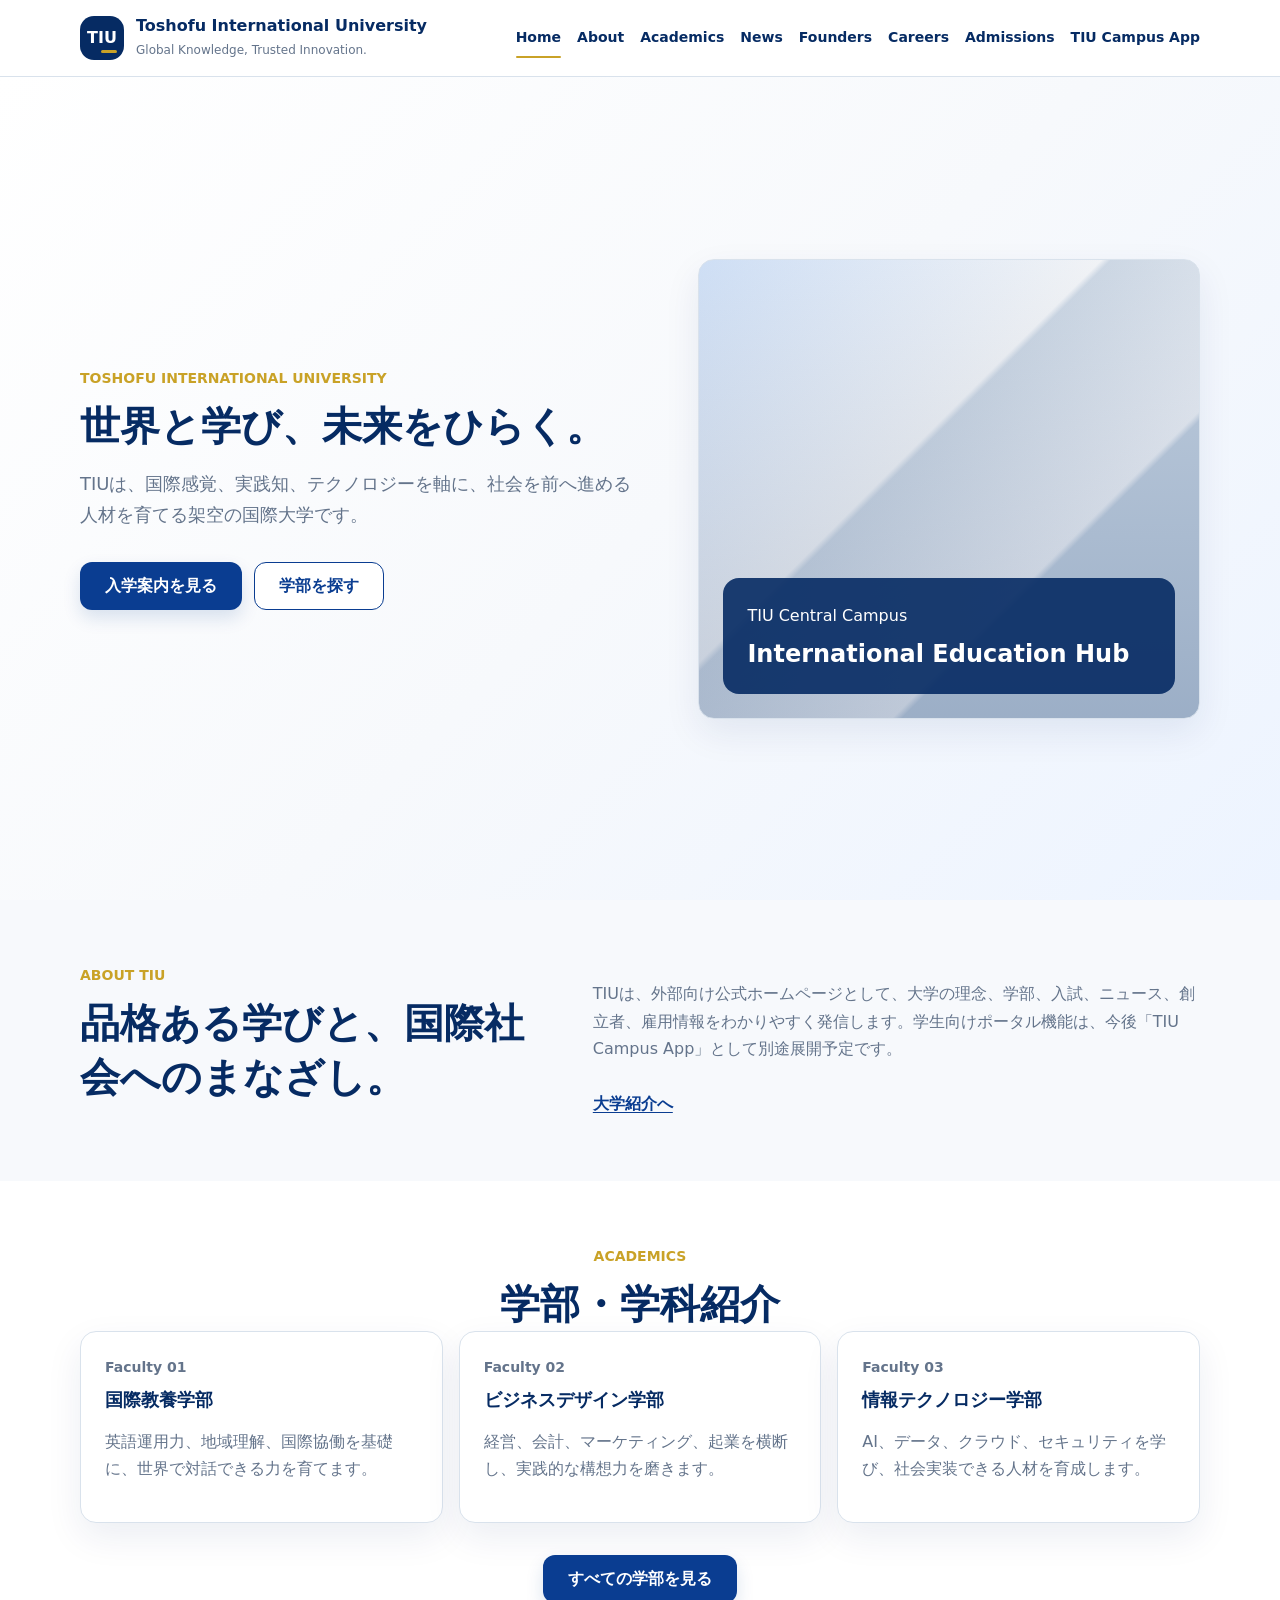
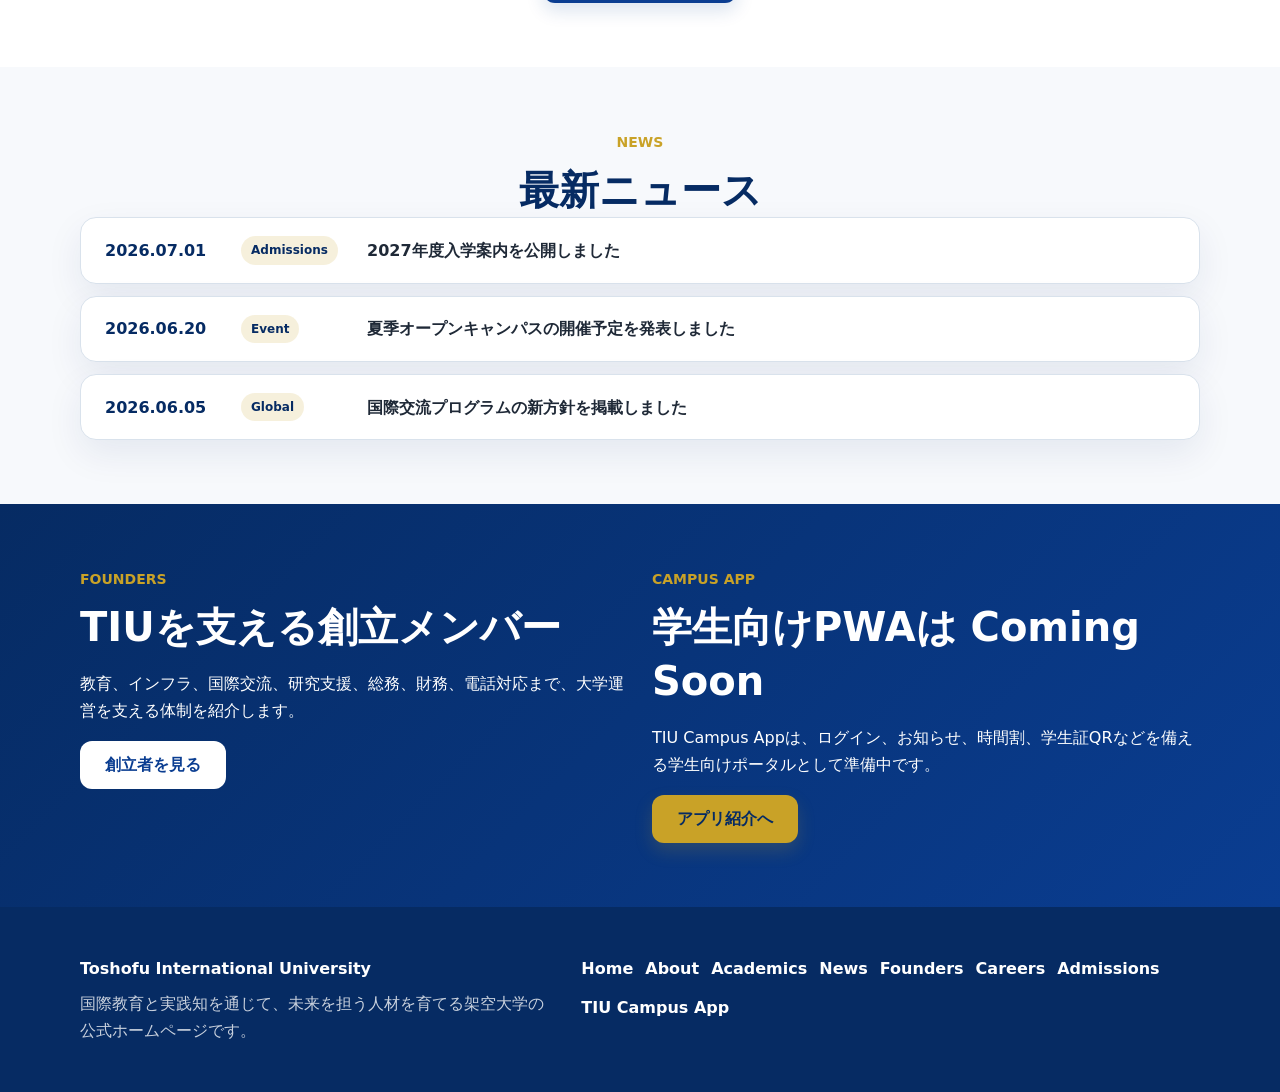
==== commit b633a38d: "e" ====
--- a/index.html
+++ b/index.html
@@ -11,7 +11,7 @@
   <header class="site-header">
     <a class="brand" href="index.html" aria-label="Toshofu International University Home">
       <span class="brand-mark">TIU</span>
-      <span><strong>Toshofu International University</strong><small>Global Learning, Future Leadership</small></span>
+      <span><strong>Toshofu International University</strong><small>Global Knowledge, Trusted Innovation.</small></span>
     </a>
     <button class="menu-toggle" type="button" aria-expanded="false" aria-controls="siteNav"><span></span><span></span><span></span></button>
     <nav class="site-nav" id="siteNav">
@@ -33,8 +33,8 @@
         <h1>世界と学び、未来をひらく。</h1>
         <p class="hero-lead">TIUは、国際感覚、実践知、テクノロジーを軸に、社会を前へ進める人材を育てる架空の国際大学です。</p>
         <div class="hero-actions">
-          <a class="btn primary" href="admissions.html">入学案内を見る</a>
-          <a class="btn secondary" href="academics.html">学部を探す</a>
+          <a class="btn primary tiu-button tiu-button--primary" href="admissions.html">入学案内を見る</a>
+          <a class="btn secondary tiu-button tiu-button--secondary" href="academics.html">学部を探す</a>
         </div>
       </div>
       <div class="hero-visual reveal" aria-label="Campus visual placeholder">
@@ -69,7 +69,7 @@
           <article class="card reveal"><p class="card-kicker">Faculty 02</p><h3>ビジネスデザイン学部</h3><p>経営、会計、マーケティング、起業を横断し、実践的な構想力を磨きます。</p></article>
           <article class="card reveal"><p class="card-kicker">Faculty 03</p><h3>情報テクノロジー学部</h3><p>AI、データ、クラウド、セキュリティを学び、社会実装できる人材を育成します。</p></article>
         </div>
-        <div class="center-action reveal"><a class="btn primary" href="academics.html">すべての学部を見る</a></div>
+        <div class="center-action reveal"><a class="btn primary tiu-button tiu-button--primary" href="academics.html">すべての学部を見る</a></div>
       </div>
     </section>
 
@@ -93,13 +93,13 @@
           <p class="eyebrow">FOUNDERS</p>
           <h2>TIUを支える創立メンバー</h2>
           <p>教育、インフラ、国際交流、研究支援、総務、財務、電話対応まで、大学運営を支える体制を紹介します。</p>
-          <a class="btn light" href="founders.html">創立者を見る</a>
+          <a class="btn light tiu-button" href="founders.html">創立者を見る</a>
         </div>
         <div class="reveal">
           <p class="eyebrow">CAMPUS APP</p>
           <h2>学生向けPWAは Coming Soon</h2>
           <p>TIU Campus Appは、ログイン、お知らせ、時間割、学生証QRなどを備える学生向けポータルとして準備中です。</p>
-          <a class="btn gold" href="campus-app.html">アプリ紹介へ</a>
+          <a class="btn gold tiu-button tiu-button--accent" href="campus-app.html">アプリ紹介へ</a>
         </div>
       </div>
     </section>
@@ -111,8 +111,12 @@
       <p>国際教育と実践知を通じて、未来を担う人材を育てる架空大学の公式ホームページです。</p>
     </div>
     <nav>
+      <a href="index.html">Home</a>
       <a href="about.html">About</a>
       <a href="academics.html">Academics</a>
+      <a href="news.html">News</a>
+      <a href="founders.html">Founders</a>
+      <a href="careers.html">Careers</a>
       <a href="admissions.html">Admissions</a>
       <a href="campus-app.html">TIU Campus App</a>
     </nav>
--- a/assets/css/styles.css
+++ b/assets/css/styles.css
@@ -1,27 +1,108 @@
 :root {
-  --navy: #06244f;
-  --blue: #0b58a2;
-  --sky: #eef6ff;
-  --gold: #b8913f;
-  --gold-soft: #f6ecd6;
-  --ink: #1c2c3d;
-  --muted: #68788b;
-  --line: #dce6f2;
-  --white: #ffffff;
-  --soft: #f6f9fd;
-  --shadow: 0 18px 46px rgba(6, 36, 79, .12);
+  color-scheme: light;
+
+  --tiu-color-primary-blue: #0a3d91;
+  --tiu-color-deep-navy: #062b63;
+  --tiu-color-accent-gold: #c9a227;
+  --tiu-color-white: #ffffff;
+  --tiu-color-background: #f7f9fc;
+  --tiu-color-text: #1f2937;
+  --tiu-color-border: #d9e2ec;
+  --tiu-color-success: #16a34a;
+  --tiu-color-warning: #f59e0b;
+  --tiu-color-error: #dc2626;
+  --tiu-color-muted: #64748b;
+  --tiu-color-focus: #7aa7ff;
+  --tiu-color-primary-hover: #073376;
+  --tiu-color-gold-hover: #b6901f;
+  --tiu-color-primary-soft: #edf4ff;
+  --tiu-color-primary-subtle: #f4f8ff;
+  --tiu-color-border-hover: #cbd8e6;
+  --tiu-color-hero-block: #dbeafe;
+  --tiu-color-device-frame: #101d2d;
+
+  --tiu-space-1: 4px;
+  --tiu-space-2: 8px;
+  --tiu-space-3: 12px;
+  --tiu-space-4: 16px;
+  --tiu-space-5: 24px;
+  --tiu-space-6: 32px;
+  --tiu-space-7: 48px;
+  --tiu-space-8: 64px;
+
+  --tiu-radius-sm: 4px;
+  --tiu-radius-md: 8px;
+  --tiu-radius-button: 12px;
+  --tiu-radius-card: 16px;
+  --tiu-button-height: 48px;
+  --tiu-card-padding: 24px;
+  --tiu-container-width: 1120px;
+
+  --tiu-font-family-base: "Inter", "Noto Sans JP", system-ui, -apple-system, BlinkMacSystemFont, "Segoe UI", sans-serif;
+  --tiu-font-size-xs: 0.75rem;
+  --tiu-font-size-sm: 0.875rem;
+  --tiu-font-size-md: 1rem;
+  --tiu-font-size-lg: 1.125rem;
+  --tiu-font-size-xl: 1.5rem;
+  --tiu-font-size-2xl: 2rem;
+  --tiu-font-size-3xl: 2.5rem;
+  --tiu-line-height-tight: 1.35;
+  --tiu-line-height-base: 1.7;
+  --tiu-font-weight-regular: 400;
+  --tiu-font-weight-medium: 500;
+  --tiu-font-weight-semibold: 600;
+  --tiu-font-weight-bold: 700;
+
+  --tiu-shadow-button: 0 8px 18px rgb(10 61 145 / 14%);
+  --tiu-shadow-card: 0 14px 36px rgb(6 43 99 / 8%);
+  --tiu-shadow-card-hover: 0 18px 44px rgb(6 43 99 / 12%);
+  --tiu-motion-fast: 160ms ease;
+  --tiu-motion-page: 520ms ease;
 }
 
 * { box-sizing: border-box; }
-html { scroll-behavior: smooth; }
+
+html {
+  color: var(--tiu-color-text);
+  background: var(--tiu-color-background);
+  font-family: var(--tiu-font-family-base);
+  line-height: var(--tiu-line-height-base);
+  scroll-behavior: smooth;
+  -webkit-text-size-adjust: 100%;
+}
+
 body {
   margin: 0;
-  color: var(--ink);
-  background: var(--white);
-  font-family: "Yu Gothic", "Hiragino Sans", "Noto Sans JP", system-ui, sans-serif;
-  line-height: 1.8;
-}
-a { color: inherit; }
+  background: var(--tiu-color-background);
+}
+
+a {
+  color: var(--tiu-color-primary-blue);
+  text-decoration-thickness: 1px;
+  text-underline-offset: 0.2em;
+}
+
+button,
+input,
+select,
+textarea { font: inherit; }
+
+img,
+svg {
+  max-width: 100%;
+  height: auto;
+}
+
+:focus-visible {
+  outline: 3px solid var(--tiu-color-focus);
+  outline-offset: 2px;
+}
+
+.tiu-container,
+.container {
+  width: min(100%, var(--tiu-container-width));
+  margin-inline: auto;
+}
 
 .site-header {
   position: sticky;
@@ -30,71 +111,91 @@
   display: flex;
   align-items: center;
   justify-content: space-between;
-  gap: 22px;
-  padding: 16px clamp(18px, 4vw, 54px);
-  background: rgba(255, 255, 255, .94);
-  border-bottom: 1px solid var(--line);
+  gap: var(--tiu-space-5);
+  padding: var(--tiu-space-4) max(var(--tiu-space-5), calc((100vw - var(--tiu-container-width)) / 2));
+  background: rgb(255 255 255 / 94%);
+  border-bottom: 1px solid var(--tiu-color-border);
   backdrop-filter: blur(14px);
 }
 
 .brand {
   display: flex;
   align-items: center;
-  gap: 12px;
-  color: var(--navy);
+  gap: var(--tiu-space-3);
+  min-width: 0;
+  color: var(--tiu-color-deep-navy);
   text-decoration: none;
-  min-width: 0;
-}
+}
+
 .brand-mark {
+  position: relative;
+  display: grid;
   width: 44px;
   height: 44px;
-  border-radius: 50%;
-  display: grid;
+  flex: 0 0 auto;
   place-items: center;
-  flex: 0 0 auto;
-  color: var(--white);
-  background: linear-gradient(145deg, var(--navy), var(--blue));
-  border: 2px solid var(--gold);
-  font-weight: 900;
-  letter-spacing: .04em;
-}
+  border-radius: 14px;
+  background: var(--tiu-color-deep-navy);
+  color: var(--tiu-color-white);
+  font-weight: var(--tiu-font-weight-bold);
+  line-height: 1;
+}
+
+.brand-mark::after {
+  position: absolute;
+  right: 7px;
+  bottom: 7px;
+  width: 16px;
+  height: 3px;
+  border-radius: 999px;
+  background: var(--tiu-color-accent-gold);
+  content: "";
+}
+
 .brand strong {
   display: block;
-  font-family: Georgia, "Times New Roman", serif;
-  line-height: 1.2;
-  letter-spacing: .02em;
-}
+  color: var(--tiu-color-deep-navy);
+  font-size: var(--tiu-font-size-md);
+  font-weight: var(--tiu-font-weight-bold);
+  line-height: 1.25;
+}
+
 .brand small {
   display: block;
-  color: var(--gold);
-  font-size: 11px;
-  font-weight: 800;
-  letter-spacing: .12em;
+  margin-top: var(--tiu-space-1);
+  color: var(--tiu-color-muted);
+  font-size: var(--tiu-font-size-xs);
+  font-weight: var(--tiu-font-weight-medium);
+  letter-spacing: 0;
 }
 
 .site-nav {
   display: flex;
   align-items: center;
-  gap: 18px;
-}
+  gap: var(--tiu-space-4);
+}
+
 .site-nav a {
-  color: var(--navy);
+  position: relative;
+  color: var(--tiu-color-deep-navy);
+  font-size: var(--tiu-font-size-sm);
+  font-weight: var(--tiu-font-weight-semibold);
   text-decoration: none;
-  font-size: 14px;
-  font-weight: 800;
-  position: relative;
   white-space: nowrap;
 }
+
 .site-nav a::after {
-  content: "";
   position: absolute;
   left: 0;
   bottom: -8px;
   width: 0;
   height: 2px;
-  background: var(--gold);
-  transition: width .2s ease;
-}
+  border-radius: 999px;
+  background: var(--tiu-color-accent-gold);
+  content: "";
+  transition: width var(--tiu-motion-fast);
+}
+
 .site-nav a:hover::after,
 .site-nav a.active::after { width: 100%; }
 
@@ -102,334 +203,447 @@
   display: none;
   width: 44px;
   height: 44px;
-  border: 1px solid var(--line);
-  border-radius: 8px;
-  background: var(--white);
+  border: 1px solid var(--tiu-color-border);
+  border-radius: var(--tiu-radius-button);
+  background: var(--tiu-color-white);
   cursor: pointer;
 }
+
 .menu-toggle span {
   display: block;
   width: 20px;
   height: 2px;
   margin: 5px auto;
-  background: var(--navy);
+  border-radius: 999px;
+  background: var(--tiu-color-deep-navy);
 }
 
 .hero {
-  min-height: calc(100vh - 78px);
-  display: grid;
+  display: grid;
+  min-height: calc(100vh - 77px);
   grid-template-columns: minmax(0, 1.05fr) minmax(320px, .95fr);
   align-items: center;
-  gap: 44px;
-  padding: clamp(58px, 8vw, 108px) clamp(20px, 5vw, 70px);
-  background: linear-gradient(115deg, #fff 0%, #f5f9ff 48%, #eaf3ff 100%);
+  gap: var(--tiu-space-8);
+  padding: var(--tiu-space-8) max(var(--tiu-space-5), calc((100vw - var(--tiu-container-width)) / 2));
   overflow: hidden;
-}
+  background: linear-gradient(135deg, var(--tiu-color-white) 0%, var(--tiu-color-background) 52%, var(--tiu-color-primary-soft) 100%);
+}
+
 .hero h1,
 .page-hero h1 {
+  max-width: 760px;
   margin: 0;
-  color: var(--navy);
-  font-family: Georgia, "Times New Roman", "Yu Mincho", serif;
-  font-size: clamp(42px, 7vw, 88px);
-  line-height: 1.08;
-  letter-spacing: .02em;
-}
+  color: var(--tiu-color-deep-navy);
+  font-size: clamp(var(--tiu-font-size-2xl), 5vw, var(--tiu-font-size-3xl));
+  font-weight: var(--tiu-font-weight-bold);
+  line-height: var(--tiu-line-height-tight);
+  letter-spacing: 0;
+}
+
 .hero-lead,
 .page-hero p {
   max-width: 720px;
-  color: #3f5268;
-  font-size: clamp(16px, 2vw, 19px);
-}
+  margin: var(--tiu-space-4) 0 0;
+  color: var(--tiu-color-muted);
+  font-size: var(--tiu-font-size-lg);
+}
+
 .eyebrow,
-.card-kicker {
-  margin: 0 0 12px;
-  color: var(--gold);
-  font-size: 12px;
-  font-weight: 900;
-  letter-spacing: .18em;
-  text-transform: uppercase;
-}
+.card-kicker,
+.tiu-eyebrow,
+.section-heading span {
+  display: block;
+  margin: 0 0 var(--tiu-space-2);
+  color: var(--tiu-color-accent-gold);
+  font-size: var(--tiu-font-size-sm);
+  font-weight: var(--tiu-font-weight-bold);
+  letter-spacing: 0;
+}
+
 .hero-actions {
   display: flex;
-  gap: 14px;
   flex-wrap: wrap;
-  margin-top: 30px;
-}
-.btn {
+  gap: var(--tiu-space-3);
+  margin-top: var(--tiu-space-6);
+}
+
+.btn,
+.tiu-button {
   display: inline-flex;
+  min-height: var(--tiu-button-height);
   align-items: center;
   justify-content: center;
-  min-height: 46px;
-  padding: 11px 22px;
-  border-radius: 8px;
+  gap: var(--tiu-space-2);
+  border: 1px solid transparent;
+  border-radius: var(--tiu-radius-button);
+  padding: 0 var(--tiu-space-5);
+  font-weight: var(--tiu-font-weight-semibold);
+  line-height: 1;
   text-decoration: none;
-  font-weight: 900;
-  transition: transform .2s ease, box-shadow .2s ease, background .2s ease;
-}
-.btn:hover {
-  transform: translateY(-3px);
-  box-shadow: var(--shadow);
-}
-.btn.primary { background: var(--navy); color: var(--white); }
-.btn.secondary { background: var(--white); color: var(--navy); border: 1px solid var(--navy); }
-.btn.gold { background: var(--gold); color: var(--white); }
-.btn.light { background: var(--white); color: var(--navy); }
+  cursor: pointer;
+  transition: transform var(--tiu-motion-fast), box-shadow var(--tiu-motion-fast), background-color var(--tiu-motion-fast), border-color var(--tiu-motion-fast);
+}
+
+.btn:hover,
+.tiu-button:hover {
+  transform: translateY(-2px);
+}
+
+.btn.primary,
+.tiu-button--primary {
+  background: var(--tiu-color-primary-blue);
+  color: var(--tiu-color-white);
+  box-shadow: var(--tiu-shadow-button);
+}
+
+.btn.primary:hover,
+.tiu-button--primary:hover {
+  background: var(--tiu-color-primary-hover);
+  box-shadow: 0 12px 24px rgb(10 61 145 / 18%);
+}
+
+.btn.secondary,
+.tiu-button--secondary {
+  border-color: var(--tiu-color-primary-blue);
+  background: var(--tiu-color-white);
+  color: var(--tiu-color-primary-blue);
+}
+
+.btn.secondary:hover,
+.tiu-button--secondary:hover { background: var(--tiu-color-primary-subtle); }
+
+.btn.gold,
+.tiu-button--accent {
+  background: var(--tiu-color-accent-gold);
+  color: var(--tiu-color-deep-navy);
+  box-shadow: 0 8px 18px rgb(201 162 39 / 18%);
+}
+
+.btn.gold:hover,
+.tiu-button--accent:hover { background: var(--tiu-color-gold-hover); }
+
+.btn.light {
+  background: var(--tiu-color-white);
+  color: var(--tiu-color-primary-blue);
+}
 
 .hero-visual {
-  min-height: 480px;
-  border-radius: 8px;
-  padding: 26px;
   display: flex;
+  min-height: 460px;
   align-items: flex-end;
+  padding: var(--tiu-space-5);
+  border: 1px solid var(--tiu-color-border);
+  border-radius: var(--tiu-radius-card);
   background:
-    linear-gradient(rgba(6, 36, 79, .08), rgba(6, 36, 79, .2)),
-    linear-gradient(135deg, #dcecff 0%, #ffffff 43%, #d5e4f6 44%, #edf5ff 68%, #c9d9ec 69%);
-  box-shadow: var(--shadow);
-  border: 1px solid var(--line);
-}
+    linear-gradient(rgb(6 43 99 / 6%), rgb(6 43 99 / 24%)),
+    linear-gradient(135deg, var(--tiu-color-hero-block) 0%, var(--tiu-color-white) 42%, var(--tiu-color-border) 43%, var(--tiu-color-background) 68%, var(--tiu-color-border-hover) 69%);
+  box-shadow: var(--tiu-shadow-card);
+}
+
 .visual-card {
   width: 100%;
-  padding: 24px;
-  border-radius: 8px;
-  color: var(--white);
-  background: rgba(6, 36, 79, .84);
-}
+  padding: var(--tiu-card-padding);
+  border-radius: var(--tiu-radius-card);
+  background: rgb(6 43 99 / 90%);
+  color: var(--tiu-color-white);
+}
+
 .visual-card span,
 .visual-card strong { display: block; }
+
 .visual-card strong {
-  margin-top: 6px;
-  font-size: 24px;
-  font-family: Georgia, "Times New Roman", serif;
-}
-
-.section { padding: clamp(66px, 8vw, 104px) clamp(20px, 5vw, 70px); }
-.soft { background: var(--soft); }
+  margin-top: var(--tiu-space-2);
+  font-size: var(--tiu-font-size-xl);
+  line-height: var(--tiu-line-height-tight);
+}
+
+.section {
+  padding: var(--tiu-space-8) max(var(--tiu-space-5), calc((100vw - var(--tiu-container-width)) / 2));
+}
+
+.tiu-section {
+  padding-block: var(--tiu-space-7);
+}
+
+.soft { background: var(--tiu-color-white); }
+
 .deep {
-  color: var(--white);
-  background: linear-gradient(135deg, #031735, var(--navy) 54%, var(--blue));
-}
+  color: var(--tiu-color-white);
+  background: linear-gradient(135deg, var(--tiu-color-deep-navy), var(--tiu-color-primary-blue));
+}
+
+.split {
+  display: grid;
+  grid-template-columns: minmax(0, .85fr) minmax(0, 1.15fr);
+  gap: var(--tiu-space-8);
+  align-items: start;
+}
+
+.section-heading h2,
 .deep h2,
-.deep .eyebrow { color: var(--white); }
-.container {
-  width: min(1160px, 100%);
-  margin: 0 auto;
-}
-.split {
-  display: grid;
-  grid-template-columns: minmax(0, .85fr) minmax(0, 1.15fr);
-  gap: clamp(28px, 5vw, 68px);
-  align-items: start;
-}
-.section-heading h2 {
+.tiu-heading {
   margin: 0;
-  color: var(--navy);
-  font-family: Georgia, "Times New Roman", "Yu Mincho", serif;
-  font-size: clamp(30px, 4vw, 48px);
-  line-height: 1.25;
-}
+  color: var(--tiu-color-deep-navy);
+  font-size: clamp(var(--tiu-font-size-xl), 4vw, var(--tiu-font-size-3xl));
+  font-weight: var(--tiu-font-weight-bold);
+  line-height: var(--tiu-line-height-tight);
+  letter-spacing: 0;
+}
+
 .deep .section-heading h2,
-.deep h2 { color: var(--white); }
+.deep h2 { color: var(--tiu-color-white); }
+
 .center { text-align: center; }
+
 .center-action {
-  margin-top: 34px;
+  margin-top: var(--tiu-space-6);
   text-align: center;
 }
+
 .text-link {
   display: inline-block;
-  margin-top: 14px;
-  color: var(--blue);
-  font-weight: 900;
+  margin-top: var(--tiu-space-3);
+  color: var(--tiu-color-primary-blue);
+  font-weight: var(--tiu-font-weight-semibold);
 }
 
 .card-grid {
   display: grid;
-  gap: 22px;
-}
-.card-grid.three { grid-template-columns: repeat(3, 1fr); }
-.card-grid.four { grid-template-columns: repeat(4, 1fr); }
+  gap: var(--tiu-space-4);
+}
+
+.card-grid.three { grid-template-columns: repeat(3, minmax(0, 1fr)); }
+.card-grid.four { grid-template-columns: repeat(4, minmax(0, 1fr)); }
+
 .card,
 .profile-card,
 .feature,
 .news-item,
-.table-wrap {
-  background: var(--white);
-  border: 1px solid var(--line);
-  border-radius: 8px;
-  box-shadow: 0 12px 30px rgba(6, 36, 79, .07);
-  transition: transform .22s ease, box-shadow .22s ease;
-}
+.table-wrap,
+.tiu-card {
+  border: 1px solid var(--tiu-color-border);
+  border-radius: var(--tiu-radius-card);
+  background: var(--tiu-color-white);
+  box-shadow: var(--tiu-shadow-card);
+  transition: transform var(--tiu-motion-fast), box-shadow var(--tiu-motion-fast), border-color var(--tiu-motion-fast);
+}
+
 .card,
-.profile-card { padding: 28px; }
+.profile-card { padding: var(--tiu-card-padding); }
+
 .card:hover,
 .profile-card:hover,
 .feature:hover,
-.news-item:hover {
-  transform: translateY(-5px);
-  box-shadow: var(--shadow);
-}
+.news-item:hover,
+.tiu-card:hover {
+  border-color: var(--tiu-color-border-hover);
+  box-shadow: var(--tiu-shadow-card-hover);
+  transform: translateY(-3px);
+}
+
 .card h3,
 .profile-card h3 {
-  margin: 0 0 10px;
-  color: var(--navy);
-  font-size: 22px;
+  margin: 0 0 var(--tiu-space-2);
+  color: var(--tiu-color-deep-navy);
+  font-size: var(--tiu-font-size-lg);
+  line-height: var(--tiu-line-height-tight);
+}
+
+.card p,
+.profile-card p,
+.split p,
+.tiu-lead {
+  color: var(--tiu-color-muted);
 }
 
 .news-list {
   display: grid;
-  gap: 14px;
-}
+  gap: var(--tiu-space-3);
+}
+
 .news-item {
   display: grid;
   grid-template-columns: 120px 110px 1fr;
-  gap: 18px;
+  gap: var(--tiu-space-4);
   align-items: center;
-  padding: 18px 22px;
+  padding: 18px var(--tiu-space-5);
   text-decoration: none;
 }
+
 .news-item time {
-  color: var(--navy);
-  font-weight: 900;
-}
+  color: var(--tiu-color-deep-navy);
+  font-weight: var(--tiu-font-weight-bold);
+}
+
 .news-item span,
 .role {
   display: inline-flex;
   width: fit-content;
-  padding: 4px 11px;
+  padding: var(--tiu-space-1) 10px;
   border-radius: 999px;
-  color: #735215;
-  background: var(--gold-soft);
-  font-size: 12px;
-  font-weight: 900;
-}
-.news-item strong { color: var(--ink); }
+  background: rgb(201 162 39 / 16%);
+  color: var(--tiu-color-deep-navy);
+  font-size: var(--tiu-font-size-xs);
+  font-weight: var(--tiu-font-weight-semibold);
+}
+
+.news-item strong { color: var(--tiu-color-text); }
 
 .cta-grid {
   display: grid;
   grid-template-columns: 1fr 1fr;
-  gap: 28px;
-}
+  gap: var(--tiu-space-5);
+}
+
 .page-hero {
-  padding: clamp(70px, 10vw, 124px) clamp(20px, 5vw, 70px);
-  background: linear-gradient(115deg, #fff, #edf6ff);
-  border-bottom: 1px solid var(--line);
-}
+  padding: var(--tiu-space-8) max(var(--tiu-space-5), calc((100vw - var(--tiu-container-width)) / 2));
+  border-bottom: 1px solid var(--tiu-color-border);
+  background: linear-gradient(135deg, var(--tiu-color-white), var(--tiu-color-primary-soft));
+}
+
 .page-hero.app-hero {
-  color: var(--white);
-  background: linear-gradient(135deg, #031735, var(--blue));
-}
+  background: linear-gradient(135deg, var(--tiu-color-deep-navy), var(--tiu-color-primary-blue));
+  color: var(--tiu-color-white);
+}
+
 .page-hero.app-hero h1,
-.page-hero.app-hero p { color: var(--white); }
+.page-hero.app-hero p { color: var(--tiu-color-white); }
 
 .clean-list,
 .number-list {
-  margin: 14px 0 0;
+  margin: var(--tiu-space-3) 0 0;
   padding-left: 1.2em;
-}
+  color: var(--tiu-color-muted);
+}
+
 .clean-list li,
-.number-list li { margin: 6px 0; }
+.number-list li { margin: var(--tiu-space-2) 0; }
 
 .profile-card { text-align: center; }
 .profile-card p:last-child { text-align: left; }
+
 .avatar {
-  width: 64px;
-  height: 64px;
-  margin: 0 auto 18px;
-  display: grid;
+  position: relative;
+  display: grid;
+  width: 56px;
+  height: 56px;
+  margin: 0 auto var(--tiu-space-4);
   place-items: center;
-  border-radius: 50%;
-  color: var(--white);
-  background: linear-gradient(145deg, var(--navy), var(--blue));
-  border: 2px solid var(--gold);
-  font-weight: 900;
-  font-size: 22px;
-}
-
-.table-wrap {
-  overflow-x: auto;
-}
+  border-radius: 14px;
+  background: var(--tiu-color-deep-navy);
+  color: var(--tiu-color-white);
+  font-size: var(--tiu-font-size-lg);
+  font-weight: var(--tiu-font-weight-bold);
+}
+
+.avatar::after {
+  position: absolute;
+  right: 8px;
+  bottom: 8px;
+  width: 18px;
+  height: 3px;
+  border-radius: 999px;
+  background: var(--tiu-color-accent-gold);
+  content: "";
+}
+
+.table-wrap { overflow-x: auto; }
+
 table {
   width: 100%;
+  min-width: 720px;
   border-collapse: collapse;
-  min-width: 720px;
-}
+}
+
 th,
 td {
-  padding: 16px;
-  border-bottom: 1px solid var(--line);
+  padding: var(--tiu-space-4);
+  border-bottom: 1px solid var(--tiu-color-border);
   text-align: left;
 }
+
 th {
-  color: var(--white);
-  background: var(--navy);
+  background: var(--tiu-color-deep-navy);
+  color: var(--tiu-color-white);
+  font-weight: var(--tiu-font-weight-semibold);
 }
 
 .app-panel {
   display: grid;
+  min-height: 360px;
   place-items: center;
-  min-height: 360px;
-  border-radius: 8px;
-  background: linear-gradient(135deg, #f8fbff, #e8f2ff);
-  border: 1px solid var(--line);
-}
+  border: 1px solid var(--tiu-color-border);
+  border-radius: var(--tiu-radius-card);
+  background: linear-gradient(135deg, var(--tiu-color-white), var(--tiu-color-primary-soft));
+  box-shadow: var(--tiu-shadow-card);
+}
+
 .phone-mock {
+  display: grid;
   width: 220px;
   height: 390px;
+  place-items: center;
+  padding: var(--tiu-space-6) var(--tiu-space-5);
+  border: 7px solid var(--tiu-color-device-frame);
   border-radius: 28px;
-  padding: 34px 20px;
-  display: grid;
-  place-items: center;
+  background: linear-gradient(160deg, var(--tiu-color-deep-navy), var(--tiu-color-primary-blue));
+  color: var(--tiu-color-white);
   text-align: center;
-  color: var(--white);
-  background: linear-gradient(160deg, var(--navy), var(--blue));
-  border: 7px solid #101d2d;
-  box-shadow: var(--shadow);
-}
+  box-shadow: var(--tiu-shadow-card-hover);
+}
+
 .phone-mock strong {
-  font-size: 30px;
-  line-height: 1.1;
-}
+  font-size: var(--tiu-font-size-2xl);
+  line-height: var(--tiu-line-height-tight);
+}
+
 .feature-grid {
   display: grid;
-  grid-template-columns: repeat(3, 1fr);
-  gap: 16px;
-}
+  grid-template-columns: repeat(3, minmax(0, 1fr));
+  gap: var(--tiu-space-4);
+}
+
 .feature {
-  padding: 18px 20px;
-  color: var(--navy);
-  font-weight: 900;
+  padding: 18px var(--tiu-space-5);
+  color: var(--tiu-color-deep-navy);
+  font-weight: var(--tiu-font-weight-semibold);
   text-align: center;
 }
 
 .site-footer {
   display: flex;
   justify-content: space-between;
-  gap: 26px;
-  padding: 38px clamp(20px, 5vw, 70px);
-  color: var(--white);
-  background: #031735;
-}
+  gap: var(--tiu-space-6);
+  padding: var(--tiu-space-7) max(var(--tiu-space-5), calc((100vw - var(--tiu-container-width)) / 2));
+  background: var(--tiu-color-deep-navy);
+  color: var(--tiu-color-white);
+}
+
 .site-footer p {
   max-width: 560px;
-  margin: 8px 0 0;
-  color: #c8d5e5;
-}
+  margin: var(--tiu-space-2) 0 0;
+  color: rgb(255 255 255 / 78%);
+}
+
 .site-footer nav {
   display: flex;
   flex-wrap: wrap;
-  gap: 14px;
+  gap: var(--tiu-space-3);
   align-content: flex-start;
 }
+
 .site-footer a {
-  color: #e7eef8;
+  color: var(--tiu-color-white);
+  font-weight: var(--tiu-font-weight-semibold);
   text-decoration: none;
-  font-weight: 800;
 }
 
 .reveal {
   opacity: 0;
-  transform: translateY(18px);
-  transition: opacity .7s ease, transform .7s ease;
-}
+  transform: translateY(16px);
+  transition: opacity var(--tiu-motion-page), transform var(--tiu-motion-page);
+}
+
 .reveal.is-visible {
   opacity: 1;
   transform: translateY(0);
@@ -437,41 +651,71 @@
 
 @media (max-width: 1040px) {
   .menu-toggle { display: block; }
+
   .site-nav {
     position: absolute;
     top: 77px;
-    left: 18px;
-    right: 18px;
+    right: var(--tiu-space-5);
+    left: var(--tiu-space-5);
     display: none;
     flex-direction: column;
     align-items: stretch;
     gap: 0;
-    padding: 12px;
-    background: var(--white);
-    border: 1px solid var(--line);
-    border-radius: 8px;
-    box-shadow: var(--shadow);
+    padding: var(--tiu-space-2);
+    border: 1px solid var(--tiu-color-border);
+    border-radius: var(--tiu-radius-card);
+    background: var(--tiu-color-white);
+    box-shadow: var(--tiu-shadow-card-hover);
   }
+
   .site-nav.open { display: flex; }
-  .site-nav a { padding: 11px 12px; }
+  .site-nav a { padding: var(--tiu-space-3) var(--tiu-space-4); }
   .site-nav a::after { display: none; }
+
   .hero,
   .split,
   .cta-grid { grid-template-columns: 1fr; }
+
   .hero-visual { min-height: 340px; }
-  .card-grid.four { grid-template-columns: repeat(2, 1fr); }
+  .card-grid.four { grid-template-columns: repeat(2, minmax(0, 1fr)); }
 }
 
 @media (max-width: 720px) {
-  .brand strong { font-size: 13px; }
+  .site-header {
+    padding-right: var(--tiu-space-4);
+    padding-left: var(--tiu-space-4);
+  }
+
+  .brand strong { font-size: var(--tiu-font-size-sm); }
   .brand small { display: none; }
-  .hero { padding-top: 48px; }
+
+  .hero,
+  .section,
+  .page-hero {
+    padding-right: var(--tiu-space-4);
+    padding-left: var(--tiu-space-4);
+  }
+
+  .hero {
+    gap: var(--tiu-space-6);
+    padding-top: var(--tiu-space-7);
+  }
+
+  .hero-actions,
+  .btn { width: 100%; }
+
   .card-grid.three,
   .card-grid.four,
   .feature-grid { grid-template-columns: 1fr; }
+
   .news-item {
     grid-template-columns: 1fr;
-    gap: 8px;
+    gap: var(--tiu-space-2);
   }
-  .site-footer { flex-direction: column; }
-}
+
+  .site-footer {
+    flex-direction: column;
+    padding-right: var(--tiu-space-4);
+    padding-left: var(--tiu-space-4);
+  }
+}
